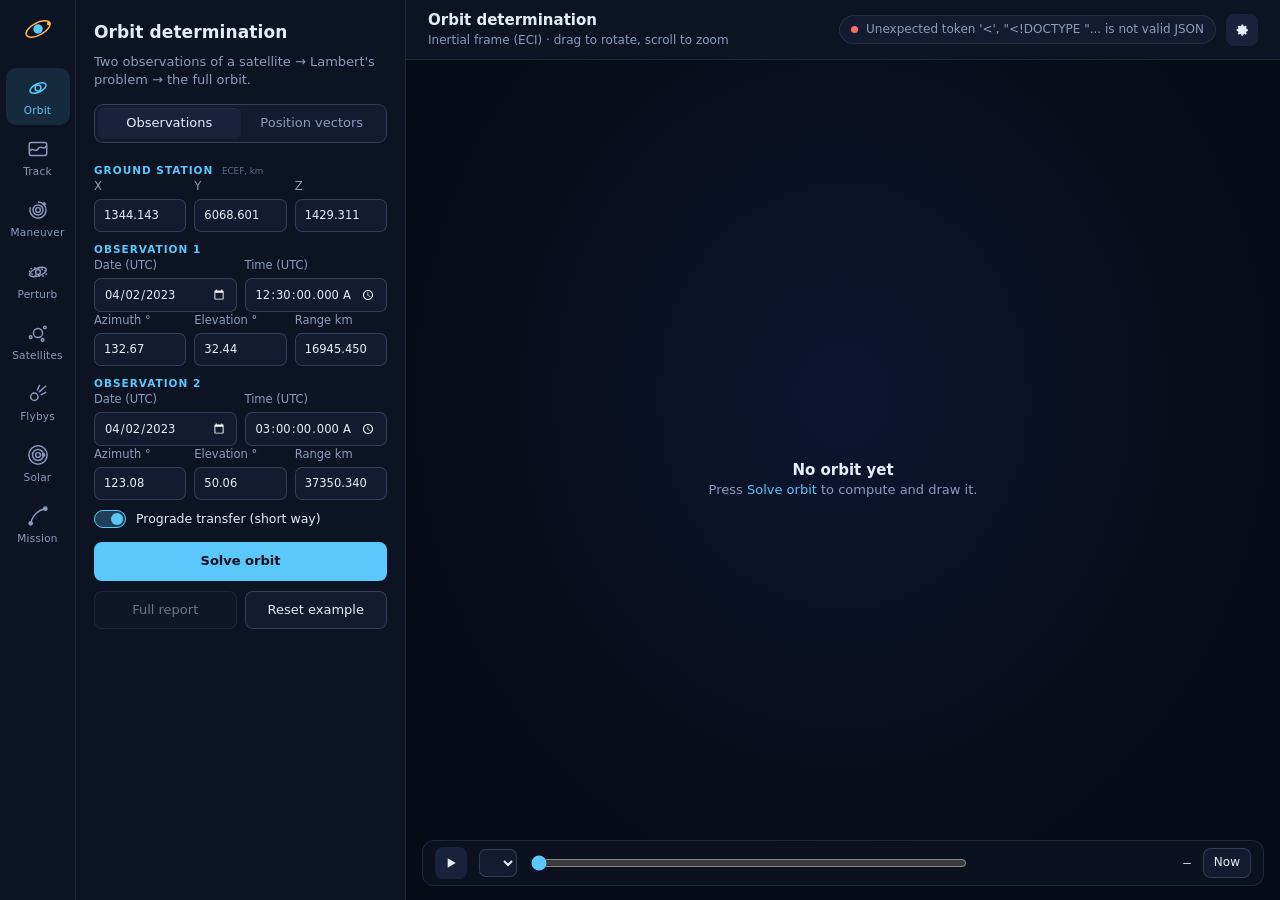
==== web/index.html @ 53529f2a "Mission playback screen, compressed solar-system scale, label fixes - Full-screen mission playback f" ====
<!DOCTYPE html>
<html lang="en">
<head>
<meta charset="utf-8">
<meta name="viewport" content="width=device-width,initial-scale=1">
<title>Lambert Studio</title>
<link rel="stylesheet" href="css/studio.css">
</head>
<body>
<div id="app">

  <!-- ============ navigation rail ============ -->
  <nav class="rail">
    <div class="brand" title="Lambert Studio">
      <svg viewBox="0 0 32 32" width="30" height="30"><circle cx="16" cy="16" r="5" fill="#5ac8fa"/><ellipse cx="16" cy="16" rx="14" ry="6.5" fill="none" stroke="#ffb454" stroke-width="1.6" transform="rotate(-28 16 16)"/><circle cx="27.6" cy="10" r="2" fill="#ffb454"/></svg>
    </div>
    <button class="nav active" data-view="orbit" title="Orbit determination">
      <svg viewBox="0 0 24 24"><circle cx="12" cy="12" r="3.2"/><ellipse cx="12" cy="12" rx="9.5" ry="4.5" transform="rotate(-25 12 12)"/></svg>
      <span>Orbit</span></button>
    <button class="nav" data-view="ground" title="Ground track and sky view">
      <svg viewBox="0 0 24 24"><rect x="2.5" y="5" width="19" height="14" rx="2"/><path d="M3 14c3-5 6 3 9-2s6 2 9-3"/></svg>
      <span>Track</span></button>
    <button class="nav" data-view="maneuver" title="Maneuver planner">
      <svg viewBox="0 0 24 24"><circle cx="12" cy="12" r="2.6"/><circle cx="12" cy="12" r="5.5"/><path d="M12 3.2a8.8 8.8 0 1 1-8.3 5.9"/><path d="M17.5 6.5l2.2-2.2M19.7 4.3v2.6M19.7 4.3h-2.6"/></svg>
      <span>Maneuver</span></button>
    <button class="nav" data-view="perturb" title="Realistic orbit prediction (J2 and drag)">
      <svg viewBox="0 0 24 24"><circle cx="12" cy="12" r="2.6"/><ellipse cx="12" cy="12" rx="9.5" ry="4.2" transform="rotate(-20 12 12)"/><ellipse cx="12" cy="12" rx="9.5" ry="4.2" transform="rotate(10 12 12)" stroke-dasharray="2 2"/></svg>
      <span>Perturb</span></button>
    <button class="nav" data-view="near" title="Satellites around Earth">
      <svg viewBox="0 0 24 24"><circle cx="12" cy="12" r="5"/><circle cx="19.5" cy="6" r="1.4"/><circle cx="4" cy="16.5" r="1.4"/><circle cx="17" cy="19.5" r="1.4"/></svg>
      <span>Satellites</span></button>
    <button class="nav" data-view="flybys" title="Asteroid close approaches">
      <svg viewBox="0 0 24 24"><circle cx="8" cy="15" r="4"/><path d="M13 10l8-7M15 13l6-3M11 8l3-6"/></svg>
      <span>Flybys</span></button>
    <button class="nav" data-view="solar" title="Solar system">
      <svg viewBox="0 0 24 24"><circle cx="12" cy="12" r="2.6"/><circle cx="12" cy="12" r="6"/><circle cx="12" cy="12" r="10"/><circle cx="18" cy="12" r="1.3" class="fill"/></svg>
      <span>Solar</span></button>
    <button class="nav" data-view="mission" title="Interplanetary mission design">
      <svg viewBox="0 0 24 24"><path d="M4 20c2-9 9-15 16-16"/><circle cx="4" cy="20" r="1.8" class="fill"/><circle cx="20" cy="4" r="1.8" class="fill"/></svg>
      <span>Mission</span></button>
  </nav>

  <!-- ============ control panel ============ -->
  <aside class="panel" id="panel">

    <!-- ORBIT -->
    <section class="ctl" data-for="orbit">
      <h2>Orbit determination</h2>
      <p class="lede">Two observations of a satellite → Lambert's problem → the full orbit.</p>

      <div class="seg" id="mode-seg">
        <button class="on" data-mode="observations">Observations</button>
        <button data-mode="vectors">Position vectors</button>
      </div>

      <div id="in-obs">
        <h3>Ground station <small>ECEF, km</small></h3>
        <div class="grid3">
          <label>X<input id="st-x" value="1344.143"></label>
          <label>Y<input id="st-y" value="6068.601"></label>
          <label>Z<input id="st-z" value="1429.311"></label>
        </div>
        <h3>Observation 1</h3>
        <div class="grid2">
          <label>Date (UTC)<input id="o1-date" type="date" value="2023-04-02"></label>
          <label>Time (UTC)<input id="o1-time" type="time" step="0.1" value="00:30:00"></label>
        </div>
        <div class="grid3">
          <label>Azimuth °<input id="o1-az" value="132.67"></label>
          <label>Elevation °<input id="o1-el" value="32.44"></label>
          <label>Range km<input id="o1-rng" value="16945.450"></label>
        </div>
        <h3>Observation 2</h3>
        <div class="grid2">
          <label>Date (UTC)<input id="o2-date" type="date" value="2023-04-02"></label>
          <label>Time (UTC)<input id="o2-time" type="time" step="0.1" value="03:00:00"></label>
        </div>
        <div class="grid3">
          <label>Azimuth °<input id="o2-az" value="123.08"></label>
          <label>Elevation °<input id="o2-el" value="50.06"></label>
          <label>Range km<input id="o2-rng" value="37350.340"></label>
        </div>
      </div>

      <div id="in-vec" hidden>
        <h3>r₁ <small>ECI, km</small></h3>
        <div class="grid3">
          <label>X<input id="r1-x" value="5000"></label>
          <label>Y<input id="r1-y" value="10000"></label>
          <label>Z<input id="r1-z" value="2100"></label>
        </div>
        <h3>r₂ <small>ECI, km</small></h3>
        <div class="grid3">
          <label>X<input id="r2-x" value="-14600"></label>
          <label>Y<input id="r2-y" value="2500"></label>
          <label>Z<input id="r2-z" value="7000"></label>
        </div>
        <label>Time of flight (s)<input id="tof" value="3600"></label>
        <p class="hint">Defaults: Curtis, Example 5.2.</p>
      </div>

      <label class="switch"><input type="checkbox" id="prograde" checked><span></span>Prograde transfer (short way)</label>

      <div class="err" id="orbit-err" hidden></div>
      <button class="primary" id="btn-solve">Solve orbit</button>
      <div class="row gap">
        <button class="ghost" id="btn-report" disabled>Full report</button>
        <button class="ghost" id="btn-example">Reset example</button>
      </div>
    </section>

    <!-- GROUND -->
    <section class="ctl" data-for="ground" hidden>
      <h2>Ground track &amp; sky</h2>
      <p class="lede">Where the satellite is over the Earth, and where the station sees it in the sky.</p>
      <div class="card" id="ground-info"><p class="muted">Solve an orbit first.</p></div>
    </section>

    <!-- MANEUVER -->
    <section class="ctl" data-for="maneuver" hidden>
      <h2>Maneuver planner</h2>
      <p class="lede">Change orbit with rocket burns: how much Δv, how much fuel, how long it takes.</p>
      <div class="seg small" id="mv-kind">
        <button class="on" data-k="hohmann">Hohmann</button>
        <button data-k="bielliptic">Bi-elliptic</button>
        <button data-k="plane">Plane</button>
        <button data-k="circularize">My orbit</button>
      </div>
      <h3>Examples</h3>
      <div class="chips" id="mv-presets"></div>
      <div id="mv-orbits">
        <h3>Orbits <small>circular</small></h3>
        <div class="grid2">
          <label>Initial altitude (km)<input id="mv-alt1" value="300"></label>
          <label id="mv-alt2-l">Final altitude (km)<input id="mv-alt2" value="35786"></label>
          <label>Initial inclination (°)<input id="mv-i1" value="28.5"></label>
          <label>Final inclination (°)<input id="mv-i2" value="0"></label>
        </div>
        <label id="mv-altb-l">Bi-elliptic apoapsis altitude (km)<input id="mv-altb" value="100000"></label>
      </div>
      <div id="mv-circ" hidden>
        <p class="hint">Uses the orbit you solved in the Orbit tab.</p>
        <div class="seg small" id="mv-where">
          <button class="on" data-w="apogee">Circularise at apogee</button>
          <button data-w="perigee">at perigee</button>
        </div>
      </div>
      <h3>Spacecraft</h3>
      <div class="grid2">
        <label>Mass (kg)<input id="mv-mass" value="1000"></label>
        <label>Engine Isp (s)<input id="mv-isp" value="320"></label>
      </div>
      <button class="primary" id="btn-mv">Plan maneuver</button>
      <div class="err" id="mv-err" hidden></div>
    </section>

    <!-- PERTURB -->
    <section class="ctl" data-for="perturb" hidden>
      <h2>Realistic orbit prediction</h2>
      <p class="lede">Add Earth's bulge (J2) and air drag, and see how a real orbit drifts away from the ideal Kepler orbit.</p>
      <div class="seg small" id="pt-source">
        <button class="on" data-s="elements">Orbit below</button>
        <button data-s="solution">My solved orbit</button>
      </div>
      <label>Example<select id="pt-preset"></select></label>
      <div id="pt-elements">
        <div class="grid2">
          <label>Perigee altitude (km)<input id="pt-altp" value="415"></label>
          <label>Apogee altitude (km)<input id="pt-alta" value="425"></label>
        </div>
        <div class="grid3">
          <label>Incl. (°)<input id="pt-i" value="51.6"></label>
          <label>RAAN (°)<input id="pt-raan" value="0"></label>
          <label>Arg. per. (°)<input id="pt-argp" value="0"></label>
        </div>
      </div>
      <h3>Forces</h3>
      <label class="switch"><input type="checkbox" id="pt-j2" checked><span></span>J2 — Earth's equatorial bulge</label>
      <label class="switch"><input type="checkbox" id="pt-drag" checked><span></span>Atmospheric drag</label>
      <div class="grid3" id="pt-dragbox">
        <label>Cd<input id="pt-cd" value="2.2"></label>
        <label>Area (m²)<input id="pt-area" value="1600"></label>
        <label>Mass (kg)<input id="pt-mass" value="420000"></label>
      </div>
      <label>Duration (days)<input id="pt-days" value="10"></label>
      <button class="primary" id="btn-pt">Propagate</button>
      <p class="hint">Numerical integration: SciPy DOP853 (8th-order Runge–Kutta). Atmosphere: exponential model (Vallado).</p>
      <div class="err" id="pt-err" hidden></div>
    </section>

    <!-- NEAR -->
    <section class="ctl" data-for="near" hidden>
      <h2>Satellites around Earth</h2>
      <p class="lede">Real satellites from CelesTrak, at their actual positions.</p>
      <input id="sat-search" class="search" placeholder="Search a satellite (e.g. ISS, Hubble)…" autocomplete="off">
      <div id="sat-results" class="results"></div>
      <h3>Groups</h3>
      <div id="sat-groups" class="checks"></div>
      <label class="switch"><input type="checkbox" id="sat-myorbit" checked><span></span>Show my solved orbit</label>
      <label class="switch"><input type="checkbox" id="sat-moon" checked><span></span>Show the Moon</label>
      <div class="row gap">
        <button class="ghost" id="sat-refresh">Refresh data</button>
      </div>
      <p class="hint" id="sat-status"></p>
    </section>

    <!-- FLYBYS -->
    <section class="ctl" data-for="flybys" hidden>
      <h2>Asteroid flybys</h2>
      <p class="lede">Close approaches to Earth within 0.05 AU (≈ 19.5 lunar distances), from NASA/JPL.</p>
      <div class="seg" id="fly-seg">
        <button class="on" data-f="upcoming">Upcoming</button>
        <button data-f="past">Past week</button>
      </div>
      <div id="fly-list" class="list"></div>
      <p class="hint" id="fly-status"></p>
    </section>

    <!-- SOLAR -->
    <section class="ctl" data-for="solar" hidden>
      <h2>Solar system</h2>
      <p class="lede">Planets at their real positions, plus near-Earth asteroids from NASA/JPL.</p>
      <h3>Focus</h3>
      <div id="sol-focus" class="chips"></div>
      <h3>Show</h3>
      <label class="switch"><input type="checkbox" id="sol-truescale"><span></span>True-scale distances</label>
      <p class="hint">Off: distances are compressed (√ of the real distance) so all eight planets fit on screen, each in its
        true direction. On: real distances — Neptune is 30× farther out than Earth.</p>
      <label class="switch"><input type="checkbox" id="sol-orbits" checked><span></span>Planet orbits</label>
      <label class="switch"><input type="checkbox" id="sol-labels" checked><span></span>Labels</label>
      <label class="switch"><input type="checkbox" id="sol-ast" checked><span></span>Near-Earth asteroids</label>
      <div class="seg small" id="sol-astgroup">
        <button class="on" data-g="pha">Hazardous (PHA)</button>
        <button data-g="neo">All NEOs</button>
      </div>
      <div class="card" id="sol-transfer" hidden></div>
      <p class="hint" id="sol-status"></p>
    </section>

    <!-- MISSION -->
    <section class="ctl" data-for="mission" hidden>
      <h2>Mission design</h2>
      <p class="lede">The same Lambert solver, now around the Sun: plan a trip between planets.</p>
      <div class="seg" id="m-mode">
        <button class="on" data-m="direct">Direct transfer</button>
        <button data-m="route">Gravity-assist route</button>
      </div>

      <div id="m-route" hidden>
        <h3>Famous routes &amp; lessons</h3>
        <div class="list" id="r-presets"></div>
        <h3>Or build your own</h3>
        <div class="grid2">
          <label>Start<select id="r-p0"></select></label>
          <label>Destination<select id="r-p3"></select></label>
          <label>1st flyby<select id="r-f1" class="r-flyby"></select></label>
          <label>2nd flyby<select id="r-f2" class="r-flyby"></select></label>
          <label>3rd flyby<select id="r-f3" class="r-flyby"></select></label>
          <label>4th flyby<select id="r-f4" class="r-flyby"></select></label>
          <label>Launch from<input id="r-from" type="date" value="1977-01-01"></label>
          <label>Launch until<input id="r-to" type="date" value="1978-06-30"></label>
          <label>Max. trip (years)<input id="r-max" value="3.5"></label>
          <label>Goal<select id="r-goal"><option value="flyby">Fly past target</option><option value="orbit">Enter orbit</option></select></label>
        </div>
        <button class="primary" id="btn-route">Find the best route</button>
        <p class="hint">Tries thousands of launch dates, flight times and loops around the Sun, keeps the physically
          possible routes, and refines the cheapest. The same planet can be used twice in a row. Routes with 3–4 flybys take up to ~30 s.</p>
        <div class="err" id="route-err" hidden></div>
      </div>

      <div id="m-direct">
      <div class="grid2">
        <label>From<select id="m-dep"></select></label>
        <label>To<select id="m-arr"></select></label>
      </div>
      <div class="grid2">
        <label>Departure<input id="m-dd" type="date" value="2026-11-01"></label>
        <label>Arrival<input id="m-ad" type="date" value="2027-08-20"></label>
      </div>
      <button class="primary" id="btn-transfer">Compute transfer</button>
      <h3>Porkchop search window</h3>
      <div class="grid2">
        <label>Depart from<input id="p-d0" type="date" value="2026-08-01"></label>
        <label>Depart to<input id="p-d1" type="date" value="2027-03-01"></label>
        <label>Arrive from<input id="p-a0" type="date" value="2027-03-01"></label>
        <label>Arrive to<input id="p-a1" type="date" value="2028-02-01"></label>
      </div>
      <label>Resolution<select id="p-n"><option value="40">Fast (40 × 40)</option><option value="70" selected>Normal (70 × 70)</option><option value="110">Fine (110 × 110)</option></select></label>
      <button class="ghost wide" id="btn-pork">Compute porkchop plot</button>
      <p class="hint">Tip: click anywhere on the porkchop plot to use those dates.</p>
      <div class="err" id="mission-err" hidden></div>
      </div>
    </section>
  </aside>

  <!-- ============ stage ============ -->
  <main class="stage">
    <header class="topbar">
      <div>
        <div class="title" id="view-title">Orbit determination</div>
        <div class="subtitle" id="view-sub">Inertial frame (ECI) · drag to rotate, scroll to zoom</div>
      </div>
      <div class="top-right">
        <span class="fps" id="fps" hidden></span>
        <div class="status" id="status"><span class="dot"></span><span id="status-text">Ready</span></div>
        <button class="icon" id="btn-settings" title="Display settings and credits">
          <svg viewBox="0 0 24 24"><path d="M12 8.5a3.5 3.5 0 1 0 0 7 3.5 3.5 0 0 0 0-7zm8.9 2.4-2-.3a7 7 0 0 0-.8-1.9l1.2-1.6-1.8-1.8-1.6 1.2a7 7 0 0 0-1.9-.8l-.3-2h-2.5l-.3 2a7 7 0 0 0-1.9.8L7.4 5.3 5.6 7.1l1.2 1.6a7 7 0 0 0-.8 1.9l-2 .3v2.5l2 .3c.2.7.4 1.3.8 1.9l-1.2 1.6 1.8 1.8 1.6-1.2c.6.4 1.2.6 1.9.8l.3 2h2.5l.3-2c.7-.2 1.3-.4 1.9-.8l1.6 1.2 1.8-1.8-1.2-1.6c.4-.6.6-1.2.8-1.9l2-.3z"/></svg>
        </button>
        <div class="menu" id="settings-menu" hidden>
          <label class="switch"><input type="checkbox" data-set="bloom"><span></span>Glow effect (bloom)</label>
          <label class="switch"><input type="checkbox" data-set="milkyway"><span></span>Milky Way background</label>
          <label class="switch"><input type="checkbox" data-set="fps"><span></span>Show frame rate</label>
          <h3>Data &amp; credits</h3>
          <p class="hint">Earth imagery: NASA Blue Marble &amp; Black Marble · Planet textures: Solar System Scope (CC BY 4.0) ·
            Planet &amp; Moon positions: NASA/JPL DE440s via Skyfield · Satellites: CelesTrak · Asteroids: NASA/JPL SBDB, CNEOS &amp; Horizons ·
            3D: Three.js · Charts: Plotly · Integrator: SciPy</p>
        </div>
      </div>
    </header>

    <div class="viewport" id="viewport">
      <div class="view" data-view="orbit"><div class="canvas" id="cv-orbit"></div>
        <div class="hud right" id="hud-orbit"></div>
        <div class="empty" id="empty-orbit"><div><b>No orbit yet</b><br>Press <em>Solve orbit</em> to compute and draw it.</div></div>
      </div>
      <div class="view" data-view="ground" hidden>
        <div class="charts">
          <div class="chart" id="ch-ground"></div>
          <div class="chart" id="ch-sky"></div>
        </div>
        <div class="empty" id="empty-ground"><div><b>No orbit yet</b><br>Solve an orbit in the <em>Orbit</em> tab first.</div></div>
      </div>
      <div class="view" data-view="maneuver" hidden><div class="canvas" id="cv-maneuver"></div>
        <div class="hud right" id="hud-maneuver"></div>
        <div class="phase" id="mv-phase" hidden></div>
      </div>
      <div class="view" data-view="perturb" hidden>
        <div class="split">
          <div class="top"><div class="canvas" id="cv-perturb"></div><div class="hud right" id="hud-perturb"></div>
            <div class="empty" id="empty-perturb"><div><b>Choose an orbit and press Propagate</b><br>Try the examples: each one shows a different effect.</div></div>
          </div>
          <div class="bottom"><div class="chart" id="ch-pt-alt"></div><div class="chart" id="ch-pt-ang"></div></div>
        </div>
      </div>
      <div class="view" data-view="near" hidden><div class="canvas" id="cv-near"></div>
        <div class="hud right" id="hud-near"></div>
        <div class="legend" id="legend-near"></div>
      </div>
      <div class="view" data-view="flybys" hidden><div class="canvas" id="cv-flybys"></div>
        <div class="hud right" id="hud-flybys"></div>
        <div class="empty" id="empty-flybys" hidden><div><b>Pick a flyby</b><br>Choose an asteroid from the list.</div></div>
      </div>
      <div class="view" data-view="solar" hidden><div class="canvas" id="cv-solar"></div>
        <div class="hud right" id="hud-solar"></div>
      </div>
      <div class="view" data-view="mission" hidden>
        <div id="direct-area">
          <div class="charts single"><div class="chart" id="ch-pork"></div></div>
          <div class="hud right wide" id="hud-mission"></div>
          <div class="empty" id="empty-mission"><div><b>Plan a mission</b><br>Compute a transfer or a porkchop plot.</div></div>
        </div>
        <div id="route-area" hidden>
          <div class="split">
            <div class="top"><div class="canvas" id="cv-route"></div><div class="hud right" id="hud-route"></div>
              <div class="legend" id="legend-route" style="bottom:12px"></div>
              <div class="empty" id="empty-route"><div><b>Choose a route</b><br>Start with Voyager: the most famous gravity assist of all.</div></div>
            </div>
            <div class="bottom">
              <div class="chart" id="ch-route-speed"></div>
              <div class="chart story" id="route-story"></div>
            </div>
          </div>
        </div>
      </div>
      <div class="tooltip" id="tooltip" hidden></div>
    </div>

    <footer class="timebar" id="timebar">
      <button class="icon" id="tb-play" title="Play / pause (space)">
        <svg viewBox="0 0 24 24" class="i-play"><path d="M7 5l12 7-12 7z"/></svg>
        <svg viewBox="0 0 24 24" class="i-pause"><path d="M7 5h3.5v14H7zM13.5 5H17v14h-3.5z"/></svg>
      </button>
      <select id="tb-rate" title="Playback speed"></select>
      <input type="range" id="tb-slider" min="0" max="1000" value="0">
      <div class="clock" id="tb-clock">—</div>
      <button class="ghost small" id="tb-now" title="Jump to now">Now</button>
    </footer>
  </main>
</div>

<!-- full-screen mission playback -->
<div class="player" id="player" hidden>
  <div class="player-canvas" id="cv-player"></div>
  <header class="p-top">
    <div>
      <div class="p-kicker">Mission playback</div>
      <div class="p-title" id="p-title"></div>
      <div class="p-sub" id="p-sub"></div>
    </div>
    <div class="p-actions">
      <div class="seg mini" id="p-cam" title="Camera">
        <button data-c="auto" class="on" title="Follows the spacecraft and swings to each planet as it is reached">Cinematic</button>
        <button data-c="craft" title="Always follow the spacecraft">Chase</button>
        <button data-c="overview" title="The whole route from above">Overview</button>
        <button data-c="free" title="Your own camera: Orbit or Fly (W A S D)">Free</button>
      </div>
      <button class="cam-btn" id="p-close" title="Back to the mission analysis (Esc)">✕ Exit</button>
    </div>
  </header>
  <aside class="p-tele" id="p-tele"></aside>
  <div class="p-event" id="p-event" hidden></div>
  <footer class="p-bar">
    <button class="icon" id="p-play" title="Play / pause (space)">
      <svg viewBox="0 0 24 24" class="i-play"><path d="M7 5l12 7-12 7z"/></svg>
      <svg viewBox="0 0 24 24" class="i-pause"><path d="M7 5h3.5v14H7zM13.5 5H17v14h-3.5z"/></svg>
    </button>
    <select id="p-rate" title="Playback speed"></select>
    <div class="p-timeline" id="p-timeline"><div class="p-fill" id="p-fill"></div><div class="p-head" id="p-head"></div></div>
    <div class="p-clock" id="p-clock"></div>
  </footer>
</div>

<!-- report dialog -->
<div class="modal" id="modal" hidden>
  <div class="dialog">
    <header><b>Results report</b><button class="icon" id="modal-close" title="Close">✕</button></header>
    <pre id="report-text"></pre>
    <footer><button class="ghost" id="report-copy">Copy</button><button class="primary" id="report-save">Save as .txt</button></footer>
  </div>
</div>

<script src="vendor/three.min.js"></script>
<script src="vendor/OrbitControls.js"></script>
<script src="vendor/CSS2DRenderer.js"></script>
<script src="vendor/post/CopyShader.js"></script>
<script src="vendor/post/LuminosityHighPassShader.js"></script>
<script src="vendor/post/Pass.js"></script>
<script src="vendor/post/EffectComposer.js"></script>
<script src="vendor/post/RenderPass.js"></script>
<script src="vendor/post/ShaderPass.js"></script>
<script src="vendor/post/MaskPass.js"></script>
<script src="vendor/post/UnrealBloomPass.js"></script>
<script src="vendor/plotly.min.js"></script>
<script src="js/core.js"></script>
<script src="js/view_orbit.js"></script>
<script src="js/view_ground.js"></script>
<script src="js/view_maneuver.js"></script>
<script src="js/view_perturb.js"></script>
<script src="js/view_near.js"></script>
<script src="js/view_flybys.js"></script>
<script src="js/view_solar.js"></script>
<script src="js/player.js"></script>
<script src="js/view_route.js"></script>
<script src="js/view_mission.js"></script>
<script src="js/app.js"></script>
</body>
</html>
---- web/css/studio.css ----
:root {
  --bg: #070b16;
  --panel: #0c1322;
  --surface: #121b2f;
  --surface-2: #18233b;
  --line: rgba(148, 170, 210, 0.14);
  --line-2: rgba(148, 170, 210, 0.24);
  --text: #e7edf8;
  --muted: #8b9bbd;
  --faint: #5d6c8c;
  --accent: #5ac8fa;
  --accent-2: #ffb454;
  --ok: #6ee7a8;
  --danger: #ff6b6b;
  --glass: rgba(12, 19, 34, 0.92);
  --radius: 10px;
  --font: "Segoe UI Variable Text", "Segoe UI", system-ui, -apple-system, Roboto, Helvetica, Arial, sans-serif;
  --mono: "Cascadia Mono", Consolas, ui-monospace, Menlo, monospace;
  color-scheme: dark;
}

* { box-sizing: border-box; }
html, body { height: 100%; margin: 0; background: var(--bg); color: var(--text);
  font: 13px/1.45 var(--font); overflow: hidden; }
[hidden] { display: none !important; }
button, input, select { font: inherit; color: inherit; }

#app { display: grid; grid-template-columns: 76px 330px 1fr; height: 100vh; }

/* ---------------- rail ---------------- */
.rail { background: var(--panel); border-right: 1px solid var(--line);
  display: flex; flex-direction: column; align-items: center; padding: 14px 0; gap: 4px; overflow-y: auto; }
.brand { margin-bottom: 14px; }
.nav { width: 64px; padding: 9px 0 7px; border: 0; background: transparent; border-radius: 10px;
  color: var(--muted); cursor: pointer; display: flex; flex-direction: column; align-items: center;
  gap: 4px; font-size: 10.5px; letter-spacing: .2px; transition: background .15s, color .15s; }
.nav svg { width: 22px; height: 22px; fill: none; stroke: currentColor; stroke-width: 1.6; }
.nav svg .fill { fill: currentColor; }
.nav:hover { background: rgba(255,255,255,.04); color: var(--text); }
.nav.active { background: rgba(90,200,250,.12); color: var(--accent); }

/* ---------------- panel ---------------- */
.panel { background: var(--panel); border-right: 1px solid var(--line); overflow-y: auto;
  padding: 20px 18px 28px; }
.panel::-webkit-scrollbar { width: 8px; }
.panel::-webkit-scrollbar-thumb { background: var(--surface-2); border-radius: 8px; }
.ctl { display: flex; flex-direction: column; gap: 10px; }
h2 { font-size: 17px; font-weight: 600; margin: 0; letter-spacing: .1px; }
h3 { font-size: 10.5px; text-transform: uppercase; letter-spacing: 1px; color: var(--accent);
  margin: 10px 0 0; font-weight: 600; }
h3 small { color: var(--faint); text-transform: none; letter-spacing: 0; font-weight: 400; margin-left: 4px; }
.lede { color: var(--muted); margin: -2px 0 4px; }
.hint { color: var(--faint); font-size: 12px; margin: 0; }
.muted { color: var(--muted); }

label { display: flex; flex-direction: column; gap: 4px; color: var(--muted); font-size: 11.5px; }
input, select { background: var(--surface); border: 1px solid var(--line-2); border-radius: 7px;
  padding: 7px 9px; outline: none; color: var(--text); min-width: 0; font-variant-numeric: tabular-nums;
  transition: border-color .15s, box-shadow .15s; }
input:focus, select:focus { border-color: var(--accent); box-shadow: 0 0 0 3px rgba(90,200,250,.15); }
input.bad { border-color: var(--danger); }
.grid2 { display: grid; grid-template-columns: minmax(0, 1fr) minmax(0, 1fr); gap: 8px; }
.grid3 { display: grid; grid-template-columns: repeat(3, minmax(0, 1fr)); gap: 8px; }
.grid2 input, .grid3 input, .grid2 select { width: 100%; }
.row { display: flex; align-items: center; }
.gap { gap: 8px; }
.row > * { flex: 1; }

button.primary, button.ghost { border-radius: 8px; padding: 9px 14px; cursor: pointer;
  border: 1px solid transparent; transition: background .15s, border-color .15s, opacity .15s; }
button.primary { background: var(--accent); color: #04121c; font-weight: 600; margin-top: 4px; }
button.primary:hover { background: #7dd6fc; }
button.ghost { background: var(--surface); border-color: var(--line-2); color: var(--text); }
button.ghost:hover { border-color: var(--accent); }
button.ghost.small { padding: 5px 10px; font-size: 12px; }
button.wide { width: 100%; }
button:disabled { opacity: .45; cursor: default; }
button.busy { opacity: .7; cursor: progress; }

.seg { display: flex; background: var(--surface); border: 1px solid var(--line-2); border-radius: 9px; padding: 3px; }
.seg button { flex: 1; border: 0; background: transparent; padding: 6px 8px; border-radius: 6px;
  cursor: pointer; color: var(--muted); }
.seg button.on { background: var(--surface-2); color: var(--text); box-shadow: 0 1px 0 rgba(255,255,255,.04) inset; }
.seg.small button { font-size: 11.5px; padding: 5px 6px; }

.switch { flex-direction: row; align-items: center; gap: 10px; cursor: pointer; color: var(--text); font-size: 12.5px; }
.switch input { display: none; }
.switch span { width: 32px; height: 18px; border-radius: 10px; background: var(--surface-2);
  border: 1px solid var(--line-2); position: relative; flex: none; transition: background .15s; }
.switch span::after { content: ""; position: absolute; top: 2px; left: 2px; width: 12px; height: 12px;
  border-radius: 50%; background: var(--muted); transition: transform .15s, background .15s; }
.switch input:checked + span { background: rgba(90,200,250,.25); border-color: var(--accent); }
.switch input:checked + span::after { transform: translateX(14px); background: var(--accent); }

.err { background: rgba(255,107,107,.1); border: 1px solid rgba(255,107,107,.4); color: #ffc9c9;
  border-radius: 8px; padding: 8px 10px; font-size: 12.5px; }
.card { background: var(--surface); border: 1px solid var(--line); border-radius: var(--radius); padding: 12px; }
.card p { margin: 0; }

.checks { display: flex; flex-direction: column; gap: 2px; }
.check { display: flex; flex-direction: row; align-items: center; gap: 9px; padding: 5px 6px;
  border-radius: 6px; cursor: pointer; color: var(--text); font-size: 12.5px; }
.check:hover { background: rgba(255,255,255,.03); }
.check input { accent-color: var(--accent); margin: 0; }
.check .sw { width: 9px; height: 9px; border-radius: 50%; flex: none; }
.check .n { margin-left: auto; color: var(--faint); font-variant-numeric: tabular-nums; font-size: 11.5px; }

.search { width: 100%; }
.results { display: flex; flex-direction: column; gap: 2px; max-height: 190px; overflow-y: auto; }
.results button { text-align: left; border: 0; background: transparent; padding: 6px 8px; border-radius: 6px; cursor: pointer; }
.results button:hover { background: var(--surface); }
.results small { color: var(--faint); margin-left: 6px; }

.chips { display: flex; flex-wrap: wrap; gap: 6px; }
.chips button { border: 1px solid var(--line-2); background: var(--surface); border-radius: 20px;
  padding: 4px 10px; cursor: pointer; font-size: 12px; display: flex; align-items: center; gap: 6px; }
.chips button:hover, .chips button.on { border-color: var(--accent); }
.chips i { width: 8px; height: 8px; border-radius: 50%; display: inline-block; }

.list { display: flex; flex-direction: column; gap: 6px; }
.fly { text-align: left; border: 1px solid var(--line); background: var(--surface); border-radius: 9px;
  padding: 9px 11px; cursor: pointer; display: grid; grid-template-columns: 1fr auto; gap: 2px 10px;
  transition: border-color .15s; }
.fly:hover { border-color: var(--line-2); }
.fly.on { border-color: var(--accent); background: var(--surface-2); }
.fly b { font-weight: 600; }
.fly .d { color: var(--accent-2); font-variant-numeric: tabular-nums; text-align: right; font-weight: 600; }
.fly .m { color: var(--muted); font-size: 11.5px; }

/* ---------------- stage ---------------- */
.stage { position: relative; display: flex; flex-direction: column; min-width: 0; }
.topbar { height: 60px; display: flex; align-items: center; justify-content: space-between;
  padding: 0 22px; border-bottom: 1px solid var(--line); background: var(--panel); }
.title { font-size: 15px; font-weight: 600; }
.subtitle { color: var(--muted); font-size: 12px; }
.status { display: flex; align-items: center; gap: 8px; color: var(--muted); font-size: 12px;
  background: var(--surface); border: 1px solid var(--line); padding: 5px 11px; border-radius: 20px; }
.status .dot { width: 7px; height: 7px; border-radius: 50%; background: var(--ok); }
.status.busy .dot { background: var(--accent-2); animation: pulse 1s infinite; }
.status.error .dot { background: var(--danger); }
@keyframes pulse { 50% { opacity: .3; } }

.viewport { position: relative; flex: 1; min-height: 0; overflow: hidden;
  background: radial-gradient(ellipse at 50% 40%, #0d1630 0%, #070b16 70%); }
.view { position: absolute; inset: 0; }
.canvas { position: absolute; inset: 0; }
.canvas canvas { display: block; outline: none; }

.hud { position: absolute; top: 16px; display: flex; flex-direction: column; gap: 8px; width: 260px;
  pointer-events: none; }
.hud.right { right: 16px; }
.hud > * { pointer-events: auto; }
.hud .box { background: var(--glass); border: 1px solid var(--line);
  border-radius: var(--radius); padding: 12px 14px; }
.hud .box h4 { margin: 0 0 8px; font-size: 10.5px; text-transform: uppercase; letter-spacing: 1px;
  color: var(--accent); font-weight: 600; }
.hud .big { font-size: 18px; font-weight: 600; margin-bottom: 2px; }
.kv { display: grid; grid-template-columns: auto 1fr; gap: 3px 12px; font-size: 12.5px; }
.kv span:nth-child(odd) { color: var(--muted); }
.kv span:nth-child(even) { text-align: right; font-variant-numeric: tabular-nums; }
.badge { display: inline-block; font-size: 10.5px; padding: 1px 7px; border-radius: 10px;
  background: rgba(90,200,250,.14); color: var(--accent); margin-left: 6px; vertical-align: 2px; }
.badge.warn { background: rgba(255,180,84,.15); color: var(--accent-2); }
.badge.ok { background: rgba(110,231,168,.14); color: var(--ok); }

.legend { position: absolute; left: 16px; bottom: 76px; background: var(--glass);   border: 1px solid var(--line); border-radius: var(--radius); padding: 9px 12px; font-size: 11.5px;
  display: flex; flex-direction: column; gap: 3px; }
.legend div { display: flex; align-items: center; gap: 7px; }
.legend i { width: 8px; height: 8px; border-radius: 50%; }

.empty { position: absolute; inset: 0; display: flex; align-items: center; justify-content: center;
  text-align: center; color: var(--muted); pointer-events: none; }
.empty b { color: var(--text); font-size: 15px; }
.empty em { color: var(--accent); font-style: normal; }

.charts { position: absolute; inset: 0 0 64px 0; display: grid; grid-template-columns: 1.6fr 1fr; gap: 12px; padding: 14px; }
.charts.single { grid-template-columns: 1fr; padding-right: 358px; }
.chart { background: var(--panel); border: 1px solid var(--line); border-radius: var(--radius); min-height: 0; overflow: hidden; }

.tooltip { position: absolute; pointer-events: none; background: var(--glass); border: 1px solid var(--line-2);
  border-radius: 7px; padding: 5px 9px; font-size: 12px; white-space: nowrap; transform: translate(12px, -50%); z-index: 5; }

/* top bar right: fps, status, settings */
.top-right { position: relative; display: flex; align-items: center; gap: 10px; }
.fps { font-family: var(--mono); font-size: 11.5px; color: var(--muted); }
.menu { position: absolute; top: 44px; right: 0; width: 300px; z-index: 30; background: var(--panel);
  border: 1px solid var(--line-2); border-radius: 12px; padding: 14px; display: flex; flex-direction: column;
  gap: 10px; box-shadow: 0 20px 50px rgba(0,0,0,.45); }
.menu h3 { margin-top: 4px; }

/* mission: wider HUD with explanations, route story and diagrams */
.hud.wide { width: 330px; max-height: calc(100% - 96px); overflow-y: auto; }
.hud .box p { margin: 0 0 7px; font-size: 12.5px; line-height: 1.5; color: #c9d4ea; }
.hud .box p:last-child { margin-bottom: 0; }
.hud .box p b, .story b { color: var(--text); }
.topview { width: 100%; height: auto; display: block; background: #070b16; border-radius: 8px;
  border: 1px solid var(--line); margin: 4px 0 8px; }
.story { overflow-y: auto; padding: 14px 16px; }
.story h4 { margin: 0 0 10px; font-size: 10.5px; text-transform: uppercase; letter-spacing: 1px; color: var(--accent); }
.how { display: grid; grid-template-columns: 150px 1fr; gap: 12px; align-items: center; margin-bottom: 14px;
  padding-bottom: 12px; border-bottom: 1px solid var(--line); }
.how p { margin: 0; font-size: 12.5px; line-height: 1.5; color: #c9d4ea; }
.timeline { position: relative; margin-left: 8px; padding-left: 18px; border-left: 2px solid var(--line-2); }
.ev { position: relative; margin-bottom: 14px; }
.ev::before { content: ""; position: absolute; left: -25px; top: 3px; width: 10px; height: 10px; border-radius: 50%;
  background: var(--c, var(--accent)); box-shadow: 0 0 0 3px var(--panel); }
.ev.leg::before { width: 6px; height: 6px; left: -23px; top: 5px; background: transparent;
  border: 2px solid var(--c); box-shadow: none; }
.ev.leg p { color: var(--muted); }
.ev .when { font-size: 11px; color: var(--muted); font-variant-numeric: tabular-nums; }
.ev .what { font-weight: 600; margin: 1px 0 3px; }
.ev p { margin: 0; font-size: 12.5px; line-height: 1.5; color: #c9d4ea; }
.verdict { font-size: 15px; font-weight: 600; margin-bottom: 4px; }
.verdict.good { color: var(--ok); }
.verdict.bad { color: var(--accent-2); }
.preset { text-align: left; border: 1px solid var(--line); background: var(--surface); border-radius: 9px;
  padding: 8px 11px; cursor: pointer; transition: border-color .15s; }
.preset:hover { border-color: var(--line-2); }
.preset.on { border-color: var(--accent); background: var(--surface-2); }
.preset b { display: block; font-weight: 600; font-size: 12.5px; }
.preset span { color: var(--muted); font-size: 11.5px; }

/* free-camera toolbar, top-left of every 3D view */
.camtools { position: absolute; top: 12px; left: 12px; z-index: 4; display: flex; align-items: center; gap: 6px;
  flex-wrap: wrap; max-width: calc(100% - 320px); }
.camtools .seg.mini { padding: 2px; border-radius: 8px; background: var(--glass); }
.camtools .seg.mini button { padding: 4px 10px; font-size: 12px; }
.camtools select { padding: 4px 8px; font-size: 12px; background: var(--glass); max-width: 190px; }
.cam-btn { background: var(--glass); border: 1px solid var(--line-2); border-radius: 8px; color: var(--text);
  padding: 4px 10px; font-size: 12px; cursor: pointer; }
.cam-btn:hover { border-color: var(--accent); }
.cam-speed { font-size: 11.5px; color: var(--accent); background: var(--glass); padding: 4px 9px; border-radius: 8px;
  border: 1px solid var(--line); }
.cam-helpbox { flex-basis: 100%; display: grid; grid-template-columns: auto auto; gap: 3px 14px; background: var(--panel);
  border: 1px solid var(--line-2); border-radius: 10px; padding: 10px 12px; font-size: 12px; max-width: 330px; }
.cam-helpbox b { grid-column: 1 / -1; color: var(--accent); font-size: 10.5px; text-transform: uppercase;
  letter-spacing: 1px; margin-top: 4px; }
.cam-helpbox span:nth-of-type(odd) { color: var(--muted); font-family: var(--mono); font-size: 11.5px; }

/* ---------------- full-screen mission playback ---------------- */
.player { position: fixed; inset: 0; z-index: 50; background: #03050b; }
.player-canvas { position: absolute; inset: 0; }
.player .camtools { top: 96px; left: 20px; }
.p-top { position: absolute; top: 0; left: 0; right: 0; display: flex; justify-content: space-between; align-items: flex-start;
  padding: 18px 22px 30px; background: linear-gradient(180deg, rgba(3,5,11,.92) 0%, rgba(3,5,11,.55) 65%, rgba(3,5,11,0) 100%);
  pointer-events: none; }
.p-top > * { pointer-events: auto; }
.p-kicker { font-size: 10.5px; letter-spacing: 1.6px; text-transform: uppercase; color: var(--accent); font-weight: 600; }
.p-title { font-size: 22px; font-weight: 600; margin-top: 2px; }
.p-sub { color: var(--muted); font-size: 12.5px; margin-top: 2px; }
.p-actions { display: flex; gap: 10px; align-items: center; }
.p-actions .seg.mini { background: var(--glass); }
.p-actions .seg.mini button { padding: 6px 12px; font-size: 12.5px; }
.p-actions .cam-btn { padding: 7px 14px; font-size: 12.5px; }
.p-tele { position: absolute; right: 20px; top: 96px; width: 290px; display: flex; flex-direction: column; gap: 10px; }
.p-tele .box { background: var(--glass); border: 1px solid var(--line); border-radius: var(--radius); padding: 12px 14px; }
.p-tele h4 { margin: 0 0 8px; font-size: 10.5px; text-transform: uppercase; letter-spacing: 1px; color: var(--accent); font-weight: 600; }
.p-big { font-size: 26px; font-weight: 600; font-variant-numeric: tabular-nums; line-height: 1.1; }
.p-big small { font-size: 13px; color: var(--muted); font-weight: 400; margin-left: 4px; }
.p-meter { height: 5px; border-radius: 3px; background: var(--surface-2); margin: 8px 0 4px; overflow: hidden; }
.p-meter i { display: block; height: 100%; background: linear-gradient(90deg, #5ac8fa, #6ee7a8); }
.p-legs div { display: flex; align-items: center; gap: 7px; font-size: 12px; margin: 2px 0; }
.p-legs i { width: 10px; height: 3px; border-radius: 2px; }
.p-legs .now { color: var(--text); font-weight: 600; }
.p-legs .done { color: var(--faint); }
.p-event { position: absolute; left: 50%; top: 100px; transform: translateX(-50%); width: min(560px, 60vw);
  background: rgba(12,19,34,.94); border: 1px solid var(--line-2); border-left: 3px solid var(--c, var(--accent));
  border-radius: 12px; padding: 14px 18px; box-shadow: 0 18px 50px rgba(0,0,0,.45); animation: pin .35s ease-out; }
.p-event .k { font-size: 10.5px; letter-spacing: 1.4px; text-transform: uppercase; color: var(--c, var(--accent)); font-weight: 600; }
.p-event .t { font-size: 17px; font-weight: 600; margin: 3px 0 6px; }
.p-event p { margin: 0; font-size: 13px; line-height: 1.55; color: #c9d4ea; }
.p-event p b { color: var(--text); }
@keyframes pin { from { opacity: 0; transform: translate(-50%, -8px); } to { opacity: 1; transform: translate(-50%, 0); } }
.p-bar { position: absolute; left: 20px; right: 20px; bottom: 18px; height: 58px; display: flex; align-items: center; gap: 14px;
  padding: 0 16px; background: var(--glass); border: 1px solid var(--line); border-radius: 14px; }
.p-bar .i-pause { display: none; }
.p-bar.playing .i-play { display: none; }
.p-bar.playing .i-pause { display: block; }
.p-bar select { padding: 5px 8px; font-size: 12px; }
.p-timeline { position: relative; flex: 1; height: 30px; cursor: pointer; }
.p-timeline::before { content: ""; position: absolute; left: 0; right: 0; top: 13px; height: 4px; border-radius: 2px; background: var(--surface-2); }
.p-fill { position: absolute; left: 0; top: 13px; height: 4px; border-radius: 2px; background: linear-gradient(90deg, #5ac8fa, #6ee7a8); }
.p-head { position: absolute; top: 8px; width: 14px; height: 14px; margin-left: -7px; border-radius: 50%; background: #fff;
  box-shadow: 0 0 0 4px rgba(90,200,250,.3); }
.p-mark { position: absolute; top: 9px; width: 12px; height: 12px; margin-left: -6px; border-radius: 50%; border: 2px solid var(--c);
  background: #0c1322; cursor: pointer; z-index: 1; }
.p-mark span { position: absolute; top: -17px; left: 50%; transform: translateX(-50%); font-size: 10.5px; color: var(--muted);
  white-space: nowrap; }
.p-mark:hover span { color: var(--text); }
.p-clock { font-family: var(--mono); font-size: 12.5px; min-width: 230px; text-align: right; }
.p-clock b { color: var(--accent-2); font-weight: 600; }
button.play-mission { margin-top: 10px; width: 100%; background: linear-gradient(90deg, #5ac8fa, #6ee7a8); color: #04121c;
  border: 0; border-radius: 8px; padding: 10px 14px; font-weight: 700; cursor: pointer; font-size: 13px; }
button.play-mission:hover { filter: brightness(1.08); }

/* maneuver: comparison rows */
#hud-maneuver { width: 290px; }
.opt { padding: 6px 0; border-top: 1px solid var(--line); font-size: 12.5px; }
.opt:first-of-type { border-top: 0; padding-top: 0; }
.opt .muted b { color: var(--text); font-weight: 600; }

/* maneuver: current phase banner */
.phase { position: absolute; left: 50%; top: 16px; transform: translateX(-50%); background: var(--glass);
  border: 1px solid var(--line); border-radius: 20px; padding: 6px 14px; font-size: 12.5px; }
.phase b { color: var(--accent-2); font-weight: 600; }

/* perturb: 3D on top, two charts below */
.split { position: absolute; inset: 0 0 64px 0; display: grid; grid-template-rows: 1.3fr 1fr; gap: 12px; padding: 14px; }
.split .top { position: relative; border: 1px solid var(--line); border-radius: var(--radius); overflow: hidden; min-height: 0; }
.split .top .hud { top: 12px; right: 12px; }
.split .bottom { display: grid; grid-template-columns: 1fr 1fr; gap: 12px; min-height: 0; }

/* 3D labels */
.lbl { color: var(--text); font-size: 11.5px; padding: 1px 6px; border-radius: 4px; background: rgba(7,11,22,.55);
  white-space: nowrap; transform: translateY(-14px); pointer-events: none; }
.lbl.accent { color: var(--accent); }
.lbl.warm { color: var(--accent-2); }
.lbl.dim { color: var(--muted); background: transparent; font-size: 10.5px; }

/* ---------------- time bar ---------------- */
.timebar { position: absolute; left: 16px; right: 16px; bottom: 14px; height: 46px;
  background: var(--glass); border: 1px solid var(--line);
  border-radius: 12px; display: flex; align-items: center; gap: 12px; padding: 0 12px; }
.timebar.off { display: none; }
button.icon { width: 32px; height: 32px; border-radius: 8px; border: 0; background: var(--surface-2);
  display: grid; place-items: center; cursor: pointer; flex: none; }
button.icon:hover { background: #22304f; }
button.icon svg { width: 16px; height: 16px; fill: var(--text); }
.timebar .i-pause { display: none; }
.timebar.playing .i-play { display: none; }
.timebar.playing .i-pause { display: block; }
.timebar select { padding: 5px 8px; font-size: 12px; }
.timebar input[type=range] { flex: 1; accent-color: var(--accent); padding: 0; border: 0; background: transparent; box-shadow: none; }
.clock { font-family: var(--mono); font-size: 12.5px; color: var(--text); min-width: 210px; text-align: right; }

/* ---------------- modal ---------------- */
.modal { position: fixed; inset: 0; background: rgba(3,6,14,.7); display: grid; place-items: center; z-index: 20; }
.dialog { width: min(820px, 92vw); max-height: 86vh; background: var(--panel); border: 1px solid var(--line-2);
  border-radius: 14px; display: flex; flex-direction: column; box-shadow: 0 30px 80px rgba(0,0,0,.5); }
.dialog header, .dialog footer { display: flex; align-items: center; justify-content: space-between;
  padding: 12px 16px; gap: 8px; }
.dialog footer { justify-content: flex-end; border-top: 1px solid var(--line); }
.dialog pre { margin: 0; padding: 16px; overflow: auto; font: 12px/1.5 var(--mono); color: var(--text);
  border-top: 1px solid var(--line); }
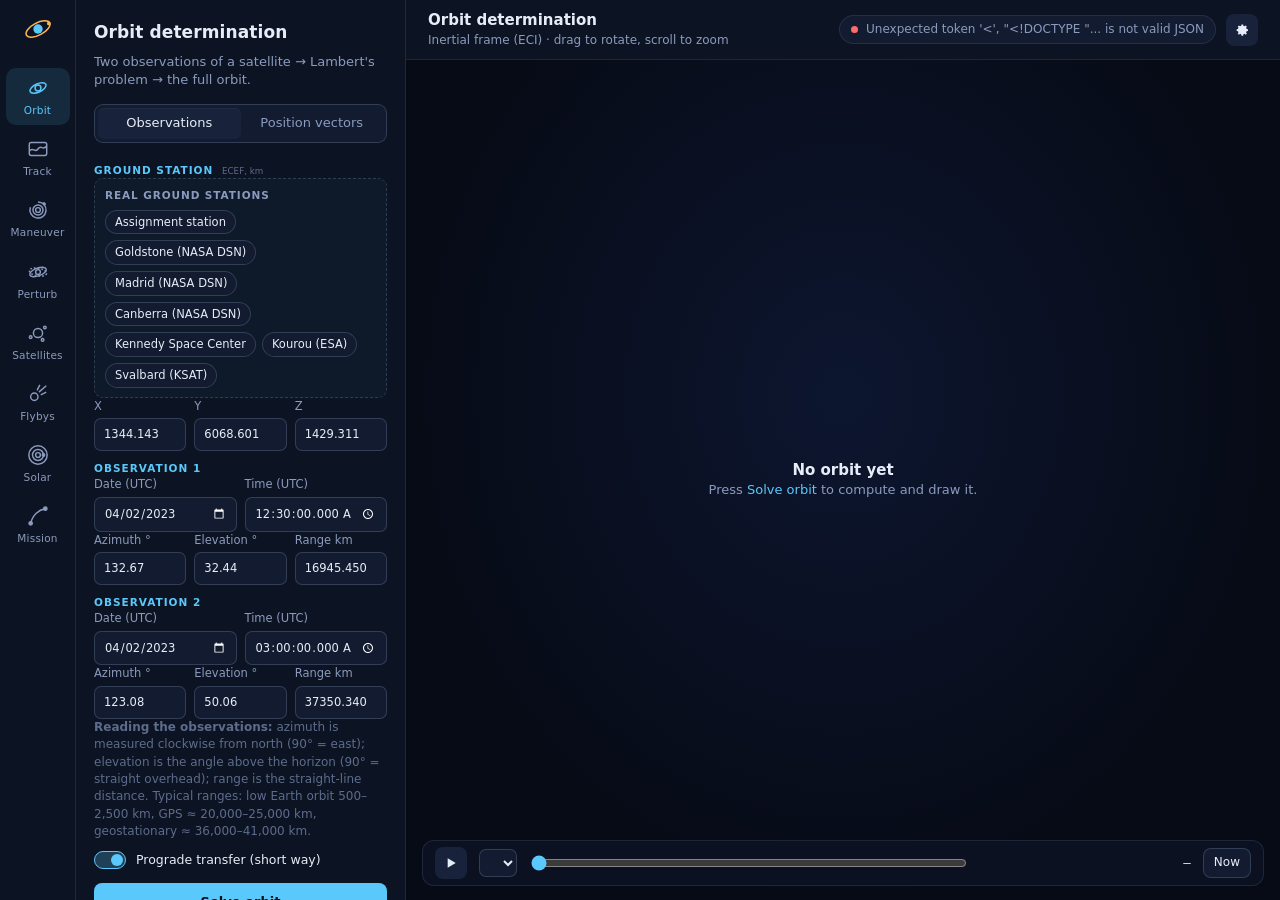
==== commit 901c952a: "Recommended values from real missions, launch-window finder, realistic capture - Suggestion chips wi" ====
--- a/web/index.html
+++ b/web/index.html
@@ -452,6 +452,7 @@
 <script src="js/player.js"></script>
 <script src="js/view_route.js"></script>
 <script src="js/view_mission.js"></script>
+<script src="js/suggest.js"></script>
 <script src="js/app.js"></script>
 </body>
 </html>
--- a/web/css/studio.css
+++ b/web/css/studio.css
@@ -293,6 +293,14 @@
   border: 0; border-radius: 8px; padding: 10px 14px; font-weight: 700; cursor: pointer; font-size: 13px; }
 button.play-mission:hover { filter: brightness(1.08); }
 
+/* recommended values */
+.suggest { display: flex; flex-direction: column; gap: 6px; padding: 9px 10px; border: 1px dashed var(--line-2);
+  border-radius: 9px; background: rgba(90,200,250,.035); }
+.sg-title { font-size: 10.5px; text-transform: uppercase; letter-spacing: .9px; color: var(--muted); font-weight: 600; }
+.suggest .chips button { font-size: 11.5px; padding: 3px 9px; }
+.sg-note { margin: 0; font-size: 11.5px; line-height: 1.5; color: #c9d4ea; }
+.sg-note b { color: var(--text); }
+
 /* maneuver: comparison rows */
 #hud-maneuver { width: 290px; }
 .opt { padding: 6px 0; border-top: 1px solid var(--line); font-size: 12.5px; }
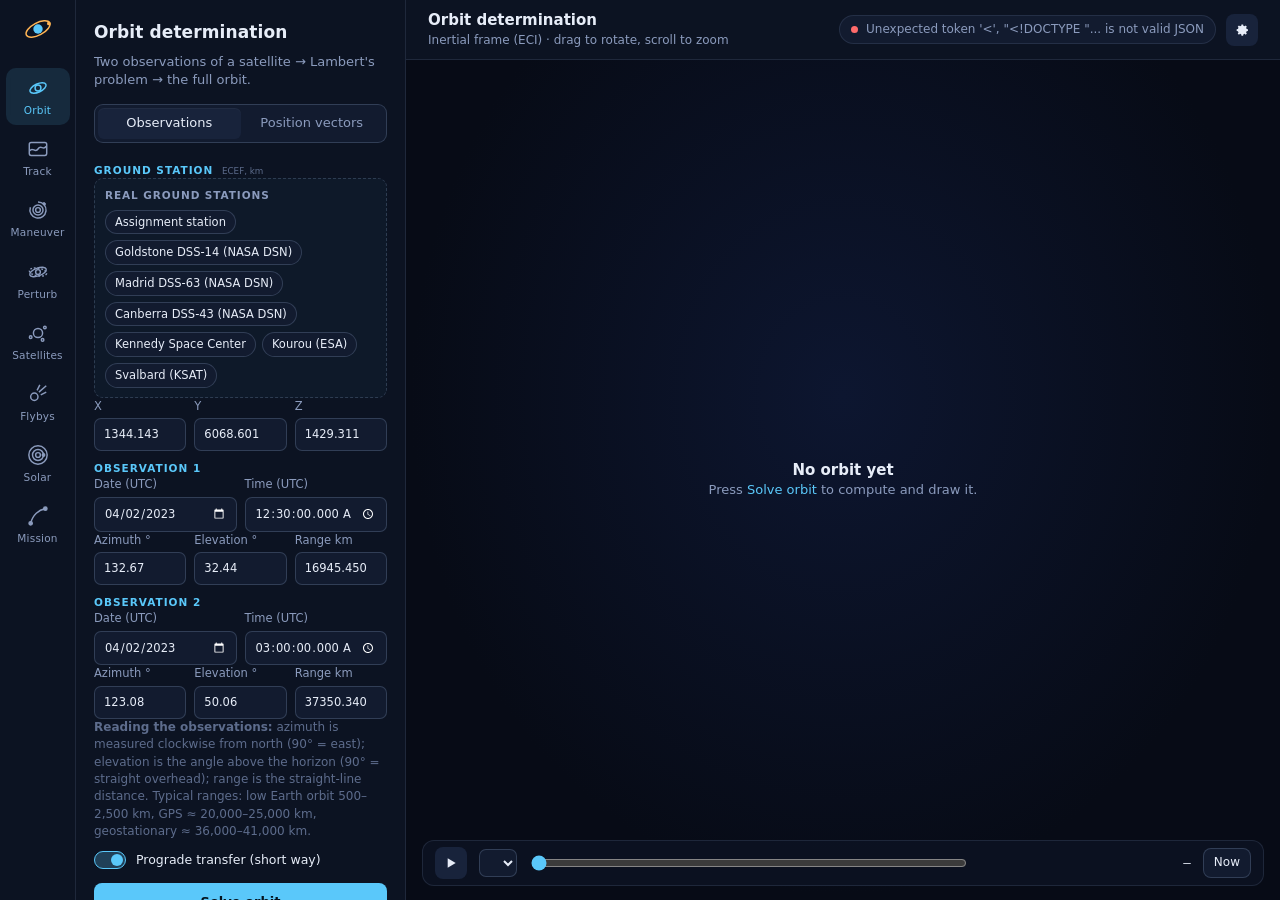
==== commit 3ca6ed10: "Route suggestions: recommended routes, launch windows and trip times - flyby.suggest_routes: compare" ====
--- a/web/index.html
+++ b/web/index.html
@@ -253,18 +253,29 @@
         <div class="grid2">
           <label>Start<select id="r-p0"></select></label>
           <label>Destination<select id="r-p3"></select></label>
-          <label>1st flyby<select id="r-f1" class="r-flyby"></select></label>
-          <label>2nd flyby<select id="r-f2" class="r-flyby"></select></label>
-          <label>3rd flyby<select id="r-f3" class="r-flyby"></select></label>
-          <label>4th flyby<select id="r-f4" class="r-flyby"></select></label>
-          <label>Launch from<input id="r-from" type="date" value="1977-01-01"></label>
-          <label>Launch until<input id="r-to" type="date" value="1978-06-30"></label>
-          <label>Max. trip (years)<input id="r-max" value="3.5"></label>
           <label>Goal<select id="r-goal"><option value="flyby">Fly past target</option><option value="orbit">Enter orbit</option></select></label>
-        </div>
-        <button class="primary" id="btn-route">Find the best route</button>
-        <p class="hint">Tries thousands of launch dates, flight times and loops around the Sun, keeps the physically
-          possible routes, and refines the cheapest. The same planet can be used twice in a row. Routes with 3–4 flybys take up to ~30 s.</p>
+          <label>Search from (year)<input id="r-year" type="number" min="1900" max="2130" step="1"></label>
+          <label>Search length<select id="r-years"><option value="6">6 years</option><option value="12" selected>12 years</option><option value="18">18 years</option></select></label>
+        </div>
+        <button class="primary" id="btn-suggest">✨ Suggest routes for me</button>
+        <p class="hint">Compares the route families mission designers use for this trip (direct, Venus–Earth flybys,
+          Jupiter flybys…), finds their launch windows and trip times, and recommends one. Takes about 5–40 s.</p>
+        <div id="r-suggest" hidden></div>
+        <details class="advanced" id="r-advanced">
+          <summary>Advanced: choose the flybys and dates yourself</summary>
+          <div class="grid2">
+            <label>1st flyby<select id="r-f1" class="r-flyby"></select></label>
+            <label>2nd flyby<select id="r-f2" class="r-flyby"></select></label>
+            <label>3rd flyby<select id="r-f3" class="r-flyby"></select></label>
+            <label>4th flyby<select id="r-f4" class="r-flyby"></select></label>
+            <label>Launch from<input id="r-from" type="date" value="1977-01-01"></label>
+            <label>Launch until<input id="r-to" type="date" value="1978-06-30"></label>
+            <label>Max. trip (years)<input id="r-max" value="3.5"></label>
+          </div>
+          <button class="primary" id="btn-route">Find the best route</button>
+          <p class="hint">Tries thousands of launch dates, flight times and loops around the Sun, keeps the physically
+            possible routes, and refines the cheapest. The same planet can be used twice in a row. Routes with 3–4 flybys take up to ~30 s.</p>
+        </details>
         <div class="err" id="route-err" hidden></div>
       </div>
 
--- a/web/css/studio.css
+++ b/web/css/studio.css
@@ -229,6 +229,7 @@
 .cam-btn { background: var(--glass); border: 1px solid var(--line-2); border-radius: 8px; color: var(--text);
   padding: 4px 10px; font-size: 12px; cursor: pointer; }
 .cam-btn:hover { border-color: var(--accent); }
+.cam-btn svg { display: block; }
 .cam-speed { font-size: 11.5px; color: var(--accent); background: var(--glass); padding: 4px 9px; border-radius: 8px;
   border: 1px solid var(--line); }
 .cam-helpbox { flex-basis: 100%; display: grid; grid-template-columns: auto auto; gap: 3px 14px; background: var(--panel);
@@ -287,11 +288,40 @@
 .p-mark span { position: absolute; top: -17px; left: 50%; transform: translateX(-50%); font-size: 10.5px; color: var(--muted);
   white-space: nowrap; }
 .p-mark:hover span { color: var(--text); }
+.p-mark.below span { top: 14px; }
 .p-clock { font-family: var(--mono); font-size: 12.5px; min-width: 230px; text-align: right; }
 .p-clock b { color: var(--accent-2); font-weight: 600; }
 button.play-mission { margin-top: 10px; width: 100%; background: linear-gradient(90deg, #5ac8fa, #6ee7a8); color: #04121c;
   border: 0; border-radius: 8px; padding: 10px 14px; font-weight: 700; cursor: pointer; font-size: 13px; }
 button.play-mission:hover { filter: brightness(1.08); }
+
+/* route suggestions */
+details.advanced { border: 1px solid var(--line); border-radius: 9px; padding: 8px 10px; }
+details.advanced summary { cursor: pointer; color: var(--muted); font-size: 12.5px; }
+details.advanced[open] { display: flex; flex-direction: column; gap: 10px; }
+details.advanced[open] summary { color: var(--text); }
+#r-suggest { display: flex; flex-direction: column; gap: 8px; }
+.why { background: rgba(110,231,168,.07); border: 1px solid rgba(110,231,168,.35); border-radius: 10px; padding: 10px 12px;
+  font-size: 12.5px; line-height: 1.55; color: #c9d4ea; }
+.why b { color: var(--text); }
+.why .t { font-size: 10.5px; letter-spacing: 1px; text-transform: uppercase; color: var(--ok); font-weight: 600; margin-bottom: 4px; }
+.sg-card { text-align: left; border: 1px solid var(--line); background: var(--surface); border-radius: 10px; padding: 9px 11px;
+  cursor: pointer; display: grid; gap: 5px; transition: border-color .15s; }
+.sg-card:hover { border-color: var(--line-2); }
+.sg-card.on { border-color: var(--accent); background: var(--surface-2); }
+.sg-chain { display: flex; flex-wrap: wrap; align-items: center; gap: 3px; font-weight: 600; font-size: 12.5px; }
+.sg-chain i { width: 8px; height: 8px; border-radius: 50%; display: inline-block; margin-right: 3px; }
+.sg-chain .arr { color: var(--faint); font-weight: 400; margin: 0 2px; }
+.sg-badges { display: flex; gap: 5px; flex-wrap: wrap; }
+.sg-badges span { font-size: 10.5px; padding: 1px 7px; border-radius: 10px; background: rgba(90,200,250,.14); color: var(--accent); }
+.sg-badges span.best { background: rgba(110,231,168,.16); color: var(--ok); }
+.sg-badges span.fast { background: rgba(255,180,84,.15); color: var(--accent-2); }
+.sg-stats { display: grid; grid-template-columns: repeat(3, minmax(0, 1fr)); gap: 4px; font-size: 11.5px; color: var(--muted); }
+.sg-stats b { display: block; color: var(--text); font-size: 13px; font-variant-numeric: tabular-nums; }
+.sg-win { font-size: 11.5px; color: #c9d4ea; }
+.sg-win b { color: var(--text); }
+.whynot { font-size: 11.5px; color: var(--muted); display: grid; gap: 3px; }
+.whynot b { color: var(--text); font-weight: 600; }
 
 /* recommended values */
 .suggest { display: flex; flex-direction: column; gap: 6px; padding: 9px 10px; border: 1px dashed var(--line-2);
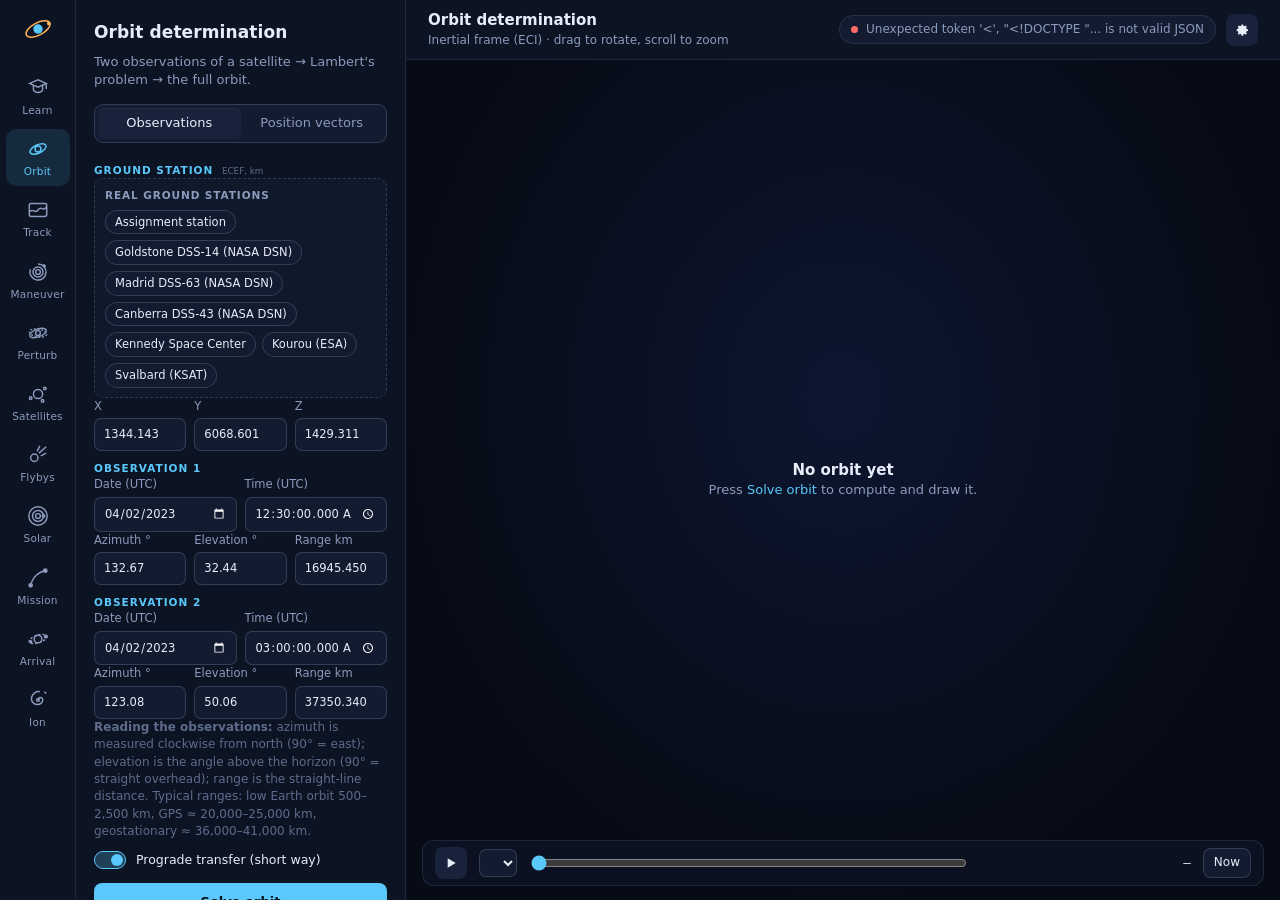
==== commit d2349263: "Learn tab, moon tours, ion engines, Juno deep-space burn, rockets, orbit uncertainty - Learn tab: 10" ====
--- a/web/index.html
+++ b/web/index.html
@@ -14,6 +14,9 @@
     <div class="brand" title="Lambert Studio">
       <svg viewBox="0 0 32 32" width="30" height="30"><circle cx="16" cy="16" r="5" fill="#5ac8fa"/><ellipse cx="16" cy="16" rx="14" ry="6.5" fill="none" stroke="#ffb454" stroke-width="1.6" transform="rotate(-28 16 16)"/><circle cx="27.6" cy="10" r="2" fill="#ffb454"/></svg>
     </div>
+    <button class="nav" data-view="learn" title="Learn orbital mechanics: lessons, sandbox and challenges">
+      <svg viewBox="0 0 24 24"><path d="M3 7l9-4 9 4-9 4z"/><path d="M7 9v5c0 1.5 2.5 3 5 3s5-1.5 5-3V9"/><path d="M21 7v6"/></svg>
+      <span>Learn</span></button>
     <button class="nav active" data-view="orbit" title="Orbit determination">
       <svg viewBox="0 0 24 24"><circle cx="12" cy="12" r="3.2"/><ellipse cx="12" cy="12" rx="9.5" ry="4.5" transform="rotate(-25 12 12)"/></svg>
       <span>Orbit</span></button>
@@ -38,6 +41,12 @@
     <button class="nav" data-view="mission" title="Interplanetary mission design">
       <svg viewBox="0 0 24 24"><path d="M4 20c2-9 9-15 16-16"/><circle cx="4" cy="20" r="1.8" class="fill"/><circle cx="20" cy="4" r="1.8" class="fill"/></svg>
       <span>Mission</span></button>
+    <button class="nav" data-view="arrival" title="Arrival at a giant planet and moon tours">
+      <svg viewBox="0 0 24 24"><circle cx="12" cy="12" r="4.2"/><ellipse cx="12" cy="12" rx="10" ry="4.2" transform="rotate(-18 12 12)" stroke-dasharray="2.5 2"/><circle cx="20.5" cy="9.2" r="1.4" class="fill"/><circle cx="4" cy="15" r="1.1" class="fill"/></svg>
+      <span>Arrival</span></button>
+    <button class="nav" data-view="lowthrust" title="Ion engines: low-thrust spirals">
+      <svg viewBox="0 0 24 24"><path d="M12 12m-1.5 0a1.5 1.5 0 1 0 3 0a1.5 1.5 0 1 0-3 0M12 12c0-3 4-4 5-1s-2 6-6 6-7-4-6-8 5-7 9-6"/><path d="M19 3l2 2" /></svg>
+      <span>Ion</span></button>
   </nav>
 
   <!-- ============ control panel ============ -->
@@ -107,6 +116,85 @@
         <button class="ghost" id="btn-report" disabled>Full report</button>
         <button class="ghost" id="btn-example">Reset example</button>
       </div>
+      <details class="advanced" id="mc-box">
+        <summary>How certain is this orbit?</summary>
+        <p class="hint">Every measurement has small errors. This re-solves the orbit thousands of times with random
+          errors of this size (1 standard deviation) and shows how much the answer changes.</p>
+        <div class="grid3">
+          <label>Angles ±°<input id="mc-angle" value="0.01"></label>
+          <label>Range ±km<input id="mc-range" value="0.015"></label>
+          <label>Clock ±s<input id="mc-time" value="0.001"></label>
+        </div>
+        <div class="chips" id="mc-presets"></div>
+        <button class="ghost" id="btn-mc">Run 3,000 simulations</button>
+        <div class="err" id="mc-err" hidden></div>
+      </details>
+    </section>
+
+    <!-- LEARN -->
+    <section class="ctl" data-for="learn" hidden>
+      <h2>Learn</h2>
+      <p class="lede">Ten short lessons, each with something to play with, and challenges to try in the rest of the app.</p>
+      <div class="learn-progress" id="learn-progress"></div>
+      <h3>Lessons</h3>
+      <div class="learn-lessons" id="learn-lessons"></div>
+      <h3>Challenges <small>checked automatically as you use the app</small></h3>
+      <div class="learn-challenges" id="learn-challenges"></div>
+      <button class="ghost small" id="learn-reset">Reset progress</button>
+    </section>
+
+    <!-- ARRIVAL -->
+    <section class="ctl" data-for="arrival" hidden>
+      <h2>Arrival &amp; moon tours</h2>
+      <p class="lede">Get captured by a giant planet, then let its moons reshape the orbit, flyby after flyby, for free.</p>
+      <h3>Real missions</h3>
+      <div class="list" id="ar-presets"></div>
+      <h3>Or design your own</h3>
+      <div class="grid2">
+        <label>Planet<select id="ar-planet"><option>Jupiter</option><option>Saturn</option><option>Uranus</option></select></label>
+        <label>Goal<select id="ar-goal"><option value="orbit">Orbit a moon</option><option value="period">Shrink the orbit</option></select></label>
+      </div>
+      <label id="ar-target-l">Moon to orbit<select id="ar-target"></select></label>
+      <label id="ar-gp-l" hidden>Reach an orbit period of (days)<input id="ar-gp" value="20"></label>
+      <h3>Moons used for flybys</h3>
+      <div class="chips" id="ar-moons"></div>
+      <h3>Arrival and capture</h3>
+      <div class="grid2">
+        <label>Arrival speed v∞ (km/s)<input id="ar-vinf" value="5.5"></label>
+        <label>Capture closest approach (radii)<input id="ar-rp" value="8"></label>
+        <label>First orbit period (days)<input id="ar-period" value="250"></label>
+        <label>Raise closest approach to (radii)<input id="ar-raise" value="13" placeholder="none"></label>
+      </div>
+      <label>Tour time limit (years)<input id="ar-years" value="4"></label>
+      <button class="ghost small" id="ar-from-route" hidden></button>
+      <button class="primary" id="btn-tour">Plan the tour</button>
+      <div class="err" id="ar-err" hidden></div>
+      <p class="hint">Planar model: moons on circular orbits, one flyby at a time, timing between different moons idealised.
+        Moons are drawn 8× larger than scale so you can see them.</p>
+    </section>
+
+    <!-- LOW THRUST -->
+    <section class="ctl" data-for="lowthrust" hidden>
+      <h2>Ion engines</h2>
+      <p class="lede">A push about as strong as the weight of two sheets of paper, kept up for months, can outdo a rocket.</p>
+      <h3>Examples</h3>
+      <div class="list" id="lt-presets"></div>
+      <h3>Or try your own</h3>
+      <div class="seg small" id="lt-body">
+        <button class="on" data-b="Sun">Around the Sun (AU)</button>
+        <button data-b="Earth">Around Earth (altitude, km)</button>
+      </div>
+      <div class="grid2">
+        <label id="lt-r1-l">Start orbit<input id="lt-r1" value="1"></label>
+        <label id="lt-r2-l">Target orbit<input id="lt-r2" value="1.524"></label>
+        <label>Spacecraft mass (kg)<input id="lt-mass" value="1500"></label>
+        <label>Thrust (mN)<input id="lt-thrust" value="180"></label>
+        <label>Specific impulse Isp (s)<input id="lt-isp" value="3000"></label>
+      </div>
+      <button class="primary" id="btn-lt">Fly the spiral</button>
+      <div class="err" id="lt-err" hidden></div>
+      <p class="hint">Only the central body's gravity; thrust always along the direction of motion; no departure or
+        arrival spiral around planets. Chemical comparison: a Hohmann transfer with Isp 320 s.</p>
     </section>
 
     <!-- GROUND -->
@@ -256,10 +344,11 @@
           <label>Goal<select id="r-goal"><option value="flyby">Fly past target</option><option value="orbit">Enter orbit</option></select></label>
           <label>Search from (year)<input id="r-year" type="number" min="1900" max="2130" step="1"></label>
           <label>Search length<select id="r-years"><option value="6">6 years</option><option value="12" selected>12 years</option><option value="18">18 years</option></select></label>
+          <label>Spacecraft mass (kg)<input id="r-mass" value="2000"></label>
         </div>
         <button class="primary" id="btn-suggest">✨ Suggest routes for me</button>
         <p class="hint">Compares the route families mission designers use for this trip (direct, Venus–Earth flybys,
-          Jupiter flybys…), finds their launch windows and trip times, and recommends one. Takes about 5–40 s.</p>
+          Jupiter flybys…), finds their launch windows and trip times, the rocket each one needs, and recommends one. Takes a few seconds.</p>
         <div id="r-suggest" hidden></div>
         <details class="advanced" id="r-advanced">
           <summary>Advanced: choose the flybys and dates yourself</summary>
@@ -332,6 +421,11 @@
     <div class="viewport" id="viewport">
       <div class="view" data-view="orbit"><div class="canvas" id="cv-orbit"></div>
         <div class="hud right" id="hud-orbit"></div>
+        <div class="mc-panel" id="mc-panel" hidden>
+          <button class="icon mc-close" id="mc-close" title="Close">✕</button>
+          <div class="mc-text" id="mc-text"></div>
+          <div class="mc-chart" id="ch-mc"></div>
+        </div>
         <div class="empty" id="empty-orbit"><div><b>No orbit yet</b><br>Press <em>Solve orbit</em> to compute and draw it.</div></div>
       </div>
       <div class="view" data-view="ground" hidden>
@@ -381,6 +475,26 @@
               <div class="chart story" id="route-story"></div>
             </div>
           </div>
+        </div>
+      </div>
+      <div class="view" data-view="learn" hidden><div class="learn-page" id="learn-page"></div></div>
+      <div class="view" data-view="arrival" hidden>
+        <div class="split">
+          <div class="top"><div class="canvas" id="cv-arrival"></div><div class="hud right wide" id="hud-arrival"></div>
+            <div class="legend" id="legend-arrival" style="bottom:12px"></div>
+            <div class="phase" id="ar-phase" hidden></div>
+            <div class="empty" id="empty-arrival"><div><b>Choose a tour</b><br>Start with JUICE: the first spacecraft that will orbit a moon of another planet.</div></div>
+          </div>
+          <div class="bottom"><div class="chart" id="ch-tisserand"></div><div class="chart story" id="arrival-story"></div></div>
+        </div>
+      </div>
+      <div class="view" data-view="lowthrust" hidden>
+        <div class="split">
+          <div class="top"><div class="canvas" id="cv-lowthrust"></div><div class="hud right wide" id="hud-lowthrust"></div>
+            <div class="phase" id="lt-phase" hidden></div>
+            <div class="empty" id="empty-lowthrust"><div><b>Choose an example</b><br>Start with Dawn, the ion-powered explorer of Vesta and Ceres.</div></div>
+          </div>
+          <div class="bottom"><div class="chart" id="ch-lt"></div><div class="chart story" id="lt-story"></div></div>
         </div>
       </div>
       <div class="tooltip" id="tooltip" hidden></div>
@@ -428,7 +542,27 @@
     <select id="p-rate" title="Playback speed"></select>
     <div class="p-timeline" id="p-timeline"><div class="p-fill" id="p-fill"></div><div class="p-head" id="p-head"></div></div>
     <div class="p-clock" id="p-clock"></div>
+    <label class="p-fxon" title="Stop at each gravity assist and show it up close"><input type="checkbox" id="p-fxon" checked> Flyby close-ups</label>
   </footer>
+  <!-- gravity-assist close-up (flyby_closeup.js) -->
+  <div class="fx" id="fx" hidden>
+    <div class="fx-canvas" id="cv-fx"></div>
+    <header class="p-top">
+      <div>
+        <div class="p-kicker">Gravity assist · close-up</div>
+        <div class="p-title" id="fx-title"></div>
+        <div class="p-sub" id="fx-sub"></div>
+      </div>
+      <div class="p-actions">
+        <button class="cam-btn" id="fx-pause">❚❚ Pause</button>
+        <button class="cam-btn" id="fx-replay" title="Watch this flyby again">↺ Replay</button>
+        <button class="cam-btn go" id="fx-skip" title="Back to the mission (Enter)">Continue mission ▶</button>
+      </div>
+    </header>
+    <aside class="fx-steps" id="fx-steps"></aside>
+    <aside class="fx-side" id="fx-side"></aside>
+    <div class="fx-bottom"><div class="fx-clock" id="fx-clock"></div><div class="fx-prog"><i id="fx-prog"></i></div></div>
+  </div>
 </div>
 
 <!-- report dialog -->
@@ -454,15 +588,23 @@
 <script src="vendor/plotly.min.js"></script>
 <script src="js/core.js"></script>
 <script src="js/view_orbit.js"></script>
+<script src="js/orbit_uncertainty.js"></script>
 <script src="js/view_ground.js"></script>
 <script src="js/view_maneuver.js"></script>
 <script src="js/view_perturb.js"></script>
 <script src="js/view_near.js"></script>
 <script src="js/view_flybys.js"></script>
 <script src="js/view_solar.js"></script>
+<script src="js/flyby_closeup.js"></script>
 <script src="js/player.js"></script>
+<script src="js/launchers.js"></script>
+<script src="js/route_lesson.js"></script>
 <script src="js/view_route.js"></script>
 <script src="js/view_mission.js"></script>
+<script src="js/view_arrival.js"></script>
+<script src="js/view_lowthrust.js"></script>
+<script src="js/learn_widgets.js"></script>
+<script src="js/view_learn.js"></script>
 <script src="js/suggest.js"></script>
 <script src="js/app.js"></script>
 </body>
--- a/web/css/studio.css
+++ b/web/css/studio.css
@@ -240,7 +240,8 @@
 
 /* ---------------- full-screen mission playback ---------------- */
 .player { position: fixed; inset: 0; z-index: 50; background: #03050b; }
-.player-canvas { position: absolute; inset: 0; }
+/* z-index 0 keeps the 3D labels (which carry their own z-index) below the overlays */
+.player-canvas { position: absolute; inset: 0; z-index: 0; }
 .player .camtools { top: 96px; left: 20px; }
 .p-top { position: absolute; top: 0; left: 0; right: 0; display: flex; justify-content: space-between; align-items: flex-start;
   padding: 18px 22px 30px; background: linear-gradient(180deg, rgba(3,5,11,.92) 0%, rgba(3,5,11,.55) 65%, rgba(3,5,11,0) 100%);
@@ -291,6 +292,45 @@
 .p-mark.below span { top: 14px; }
 .p-clock { font-family: var(--mono); font-size: 12.5px; min-width: 230px; text-align: right; }
 .p-clock b { color: var(--accent-2); font-weight: 600; }
+.p-fxon { display: flex; flex-direction: row; align-items: center; gap: 6px; font-size: 12px; color: var(--muted); white-space: nowrap; cursor: pointer; }
+.p-fxon input { accent-color: var(--ok); }
+.p-event .fx-open { margin-top: 10px; background: rgba(110,231,168,.14); color: var(--ok); border: 1px solid rgba(110,231,168,.4);
+  border-radius: 8px; padding: 6px 12px; cursor: pointer; font-weight: 600; font-size: 12.5px; }
+.p-event .fx-open:hover { background: rgba(110,231,168,.22); }
+
+/* gravity-assist close-up */
+.fx { position: absolute; inset: 0; z-index: 5; background: #03050b; animation: fxin .45s ease-out; }
+@keyframes fxin { from { opacity: 0; } to { opacity: 1; } }
+.fx-canvas { position: absolute; inset: 0; z-index: 0; }
+.fx .camtools { display: none; }
+.fx .p-actions .go { background: linear-gradient(90deg, #5ac8fa, #6ee7a8); color: #04121c; border: 0; font-weight: 700; }
+.fx-steps { position: absolute; left: 20px; top: 110px; width: min(360px, 30vw); display: flex; flex-direction: column; gap: 8px; }
+.fx-steps > div { display: flex; gap: 10px; align-items: flex-start; background: var(--glass); border: 1px solid var(--line);
+  border-radius: 10px; padding: 9px 12px; color: var(--faint); transition: border-color .3s, color .3s; }
+.fx-steps > div.done { color: var(--muted); }
+.fx-steps > div.on { color: var(--text); border-color: rgba(110,231,168,.55); box-shadow: 0 10px 30px rgba(0,0,0,.35); }
+.fx-steps .n { flex: none; width: 22px; height: 22px; border-radius: 50%; display: grid; place-items: center; font-size: 11.5px;
+  font-weight: 700; border: 1.5px solid currentColor; }
+.fx-steps .on .n { background: var(--ok); color: #04121c; border-color: var(--ok); }
+.fx-steps b { font-size: 13px; }
+.fx-steps p { margin: 5px 0 0; font-size: 13px; line-height: 1.55; color: #c9d4ea; animation: pin2 .35s ease-out; }
+.fx-steps p b { color: var(--text); font-size: inherit; }
+@keyframes pin2 { from { opacity: 0; transform: translateY(-4px); } to { opacity: 1; transform: none; } }
+.fx-side { position: absolute; right: 20px; top: 110px; width: 300px; display: flex; flex-direction: column; gap: 10px; }
+.fx-side .box { background: var(--glass); border: 1px solid var(--line); border-radius: var(--radius); padding: 11px 13px; }
+.fx-side h4 { margin: 0 0 6px; font-size: 10.5px; text-transform: uppercase; letter-spacing: 1px; color: var(--accent); font-weight: 600; }
+.fx-side p { margin: 6px 0 0; font-size: 11.5px; line-height: 1.5; color: var(--muted); }
+.fx-side svg text { font-family: var(--font); }
+.fx-side.sun .box:first-child { border-color: rgba(255,180,84,.6); }
+.fx-legend { display: flex; flex-wrap: wrap; gap: 4px 10px; font-size: 10.5px; color: var(--muted); }
+.fx-legend span::before { content: ""; display: inline-block; width: 10px; height: 3px; border-radius: 2px; background: var(--c);
+  margin-right: 5px; vertical-align: middle; }
+.fx-bottom { position: absolute; left: 50%; bottom: 22px; transform: translateX(-50%); width: min(620px, 70vw); text-align: center; }
+.fx-clock { font-family: var(--mono); font-size: 12.5px; color: var(--muted); margin-bottom: 8px; }
+.fx-clock b { color: var(--text); font-weight: 600; }
+.fx-prog { height: 4px; border-radius: 2px; background: var(--surface-2); overflow: hidden; }
+.fx-prog i { display: block; height: 100%; width: 0; background: linear-gradient(90deg, #5ac8fa, #6ee7a8); }
+@media (max-width: 1100px) { .fx-side { display: none; } .fx-steps { width: min(360px, 45vw); } }
 button.play-mission { margin-top: 10px; width: 100%; background: linear-gradient(90deg, #5ac8fa, #6ee7a8); color: #04121c;
   border: 0; border-radius: 8px; padding: 10px 14px; font-weight: 700; cursor: pointer; font-size: 13px; }
 button.play-mission:hover { filter: brightness(1.08); }
@@ -305,6 +345,23 @@
   font-size: 12.5px; line-height: 1.55; color: #c9d4ea; }
 .why b { color: var(--text); }
 .why .t { font-size: 10.5px; letter-spacing: 1px; text-transform: uppercase; color: var(--ok); font-weight: 600; margin-bottom: 4px; }
+.lesson { font-size: 12.8px; line-height: 1.6; display: flex; flex-direction: column; gap: 4px; }
+.lesson .headline { font-weight: 600; color: var(--text); font-size: 13.5px; }
+.lesson .headline span { display: block; font-weight: 400; color: var(--muted); font-size: 11.5px; }
+.lesson h5 { margin: 8px 0 0; font-size: 11px; letter-spacing: .8px; text-transform: uppercase; color: var(--accent); font-weight: 600; }
+.lesson p { margin: 0; }
+.lesson ol.steps { margin: 2px 0 0; padding-left: 20px; display: flex; flex-direction: column; gap: 5px; }
+.lesson ol.steps li::marker { color: var(--ok); font-weight: 600; }
+.lesson .analogy { margin-top: 6px; padding: 8px 10px; border-left: 3px solid var(--accent-2); background: rgba(255,180,84,.07);
+  border-radius: 0 8px 8px 0; }
+.lesson .glossary { margin-top: 8px; font-size: 11.5px; color: var(--muted); border-top: 1px solid var(--line); padding-top: 7px; }
+.searching { display: flex; gap: 12px; align-items: flex-start; padding: 12px; border: 1px solid var(--line); border-radius: 10px;
+  background: var(--surface); font-size: 12.5px; line-height: 1.55; color: #c9d4ea; }
+.searching b { color: var(--text); }
+.searching p { margin: 4px 0 0; }
+.searching .spin { flex: none; width: 18px; height: 18px; margin-top: 2px; border-radius: 50%; border: 2px solid var(--line-2);
+  border-top-color: var(--accent); animation: spin .9s linear infinite; }
+@keyframes spin { to { transform: rotate(360deg); } }
 .sg-card { text-align: left; border: 1px solid var(--line); background: var(--surface); border-radius: 10px; padding: 9px 11px;
   cursor: pointer; display: grid; gap: 5px; transition: border-color .15s; }
 .sg-card:hover { border-color: var(--line-2); }
@@ -380,3 +437,96 @@
 .dialog footer { justify-content: flex-end; border-top: 1px solid var(--line); }
 .dialog pre { margin: 0; padding: 16px; overflow: auto; font: 12px/1.5 var(--mono); color: var(--text);
   border-top: 1px solid var(--line); }
+
+/* orbit uncertainty */
+.mc-panel { position: absolute; left: 16px; bottom: 76px; width: min(820px, calc(100% - 320px)); height: 300px;
+  display: grid; grid-template-columns: 1fr 1.1fr; gap: 12px; background: var(--glass); border: 1px solid var(--line);
+  border-radius: var(--radius); padding: 12px 14px; z-index: 2; }
+.mc-panel h4 { margin: 0 0 6px; font-size: 10.5px; text-transform: uppercase; letter-spacing: 1px; color: #ff8a80; }
+.mc-text { overflow-y: auto; font-size: 12.3px; line-height: 1.5; color: #c9d4ea; padding-right: 4px; }
+.mc-text p { margin: 0 0 7px; }
+.mc-text b { color: var(--text); }
+.mc-chart { min-height: 0; }
+.mc-close { position: absolute; top: 6px; right: 6px; z-index: 1; }
+.mc-bars { display: grid; gap: 3px; margin: 2px 0 8px; font-size: 11.5px; }
+.mc-bars div { display: grid; grid-template-columns: 78px 1fr 78px; align-items: center; gap: 8px; }
+.mc-bars i { display: block; height: 6px; border-radius: 3px; background: #ff8a80; }
+.mc-bars b { text-align: right; font-variant-numeric: tabular-nums; font-weight: 600; }
+
+/* ion engines */
+.lt-bar { height: 7px; border-radius: 4px; background: var(--surface-2); margin-top: 7px; overflow: hidden; }
+.lt-bar i { display: block; height: 100%; border-radius: 4px; }
+
+/* launch vehicles */
+.lv-table { display: grid; gap: 2px; font-size: 11.5px; }
+.lv-table .lv { display: flex; justify-content: space-between; gap: 8px; color: var(--faint); }
+.lv-table .lv.ok { color: var(--text); }
+.lv-table .lv.ok b { color: var(--ok); }
+.lv-table b { font-weight: 600; font-variant-numeric: tabular-nums; }
+.sg-rocket { font-size: 11.5px; color: var(--muted); }
+.sg-rocket b { color: var(--text); font-weight: 600; }
+
+/* ---------------- Learn ---------------- */
+.learn-page { position: absolute; inset: 0 0 64px 0; overflow-y: auto; padding: 22px 28px 40px; }
+.lesson { max-width: 860px; margin: 0 auto; font-size: 14.5px; line-height: 1.65; color: #c9d4ea; }
+.lesson .kicker { font-size: 11px; letter-spacing: 1.4px; text-transform: uppercase; color: var(--accent); font-weight: 600; }
+.lesson h1 { font-size: 26px; line-height: 1.2; margin: 4px 0 10px; color: var(--text); text-wrap: balance; }
+.lesson h2 { font-size: 15px; margin: 26px 0 8px; color: var(--text); }
+.lesson .lead { font-size: 15.5px; color: var(--text); }
+.lesson b { color: var(--text); }
+.lesson p, .lesson ol { max-width: 72ch; }
+.lesson ol { padding-left: 22px; }
+.lesson .widget { margin: 16px 0; }
+.lesson-chart { height: 320px; background: var(--panel); border: 1px solid var(--line); border-radius: var(--radius); margin: 12px 0 4px; }
+.tries { display: flex; flex-wrap: wrap; gap: 8px; margin: 14px 0; }
+.try { background: rgba(90,200,250,.12); color: var(--accent); border: 1px solid rgba(90,200,250,.4); border-radius: 8px;
+  padding: 8px 14px; cursor: pointer; font-weight: 600; font-size: 13px; }
+.try:hover { background: rgba(90,200,250,.2); }
+.quiz { display: grid; gap: 14px; }
+.quiz .q { background: var(--panel); border: 1px solid var(--line); border-radius: var(--radius); padding: 12px 14px; }
+.quiz .q > p { margin: 0 0 8px; }
+.quiz .opt { display: block; width: 100%; text-align: left; background: var(--surface); border: 1px solid var(--line-2);
+  border-radius: 8px; padding: 8px 12px; margin: 6px 0; cursor: pointer; font-size: 13.5px; color: var(--text); }
+.quiz .opt:hover { border-color: var(--accent); }
+.quiz .opt.right { border-color: var(--ok); background: rgba(110,231,168,.12); }
+.quiz .opt.wrong { border-color: var(--danger); background: rgba(255,107,107,.1); }
+.quiz .why { margin: 8px 0 0; font-size: 13px; color: #c9d4ea; }
+.lesson-nav { display: flex; justify-content: space-between; gap: 12px; margin-top: 26px; }
+.learn-progress .lp { height: 6px; border-radius: 3px; background: var(--surface-2); overflow: hidden; }
+.learn-progress .lp i { display: block; height: 100%; background: linear-gradient(90deg, #5ac8fa, #6ee7a8); }
+.learn-progress span { font-size: 11.5px; color: var(--muted); }
+.learn-lessons { display: flex; flex-direction: column; gap: 5px; }
+.lesson-btn { display: flex; gap: 10px; align-items: center; text-align: left; background: var(--surface); border: 1px solid var(--line);
+  border-radius: 9px; padding: 7px 10px; cursor: pointer; color: var(--text); }
+.lesson-btn:hover { border-color: var(--line-2); }
+.lesson-btn.on { border-color: var(--accent); background: var(--surface-2); }
+.lesson-btn i { flex: none; width: 22px; height: 22px; border-radius: 50%; display: grid; place-items: center; font-style: normal;
+  font-size: 11.5px; font-weight: 700; border: 1.5px solid var(--line-2); color: var(--muted); }
+.lesson-btn.done i { background: var(--ok); border-color: var(--ok); color: #04121c; }
+.lesson-btn b { display: block; font-size: 12.5px; font-weight: 600; }
+.lesson-btn small { color: var(--muted); font-size: 11px; }
+.learn-challenges { display: flex; flex-direction: column; gap: 6px; }
+.learn-challenges .ch { display: flex; gap: 9px; font-size: 12px; padding: 7px 9px; border: 1px dashed var(--line-2); border-radius: 8px; }
+.learn-challenges .ch.done { border-style: solid; border-color: rgba(110,231,168,.45); background: rgba(110,231,168,.06); }
+.learn-challenges .ch i { font-style: normal; flex: none; }
+.learn-challenges .ch b { display: block; color: var(--text); font-weight: 600; }
+.learn-challenges .ch small { display: block; color: #c9d4ea; line-height: 1.45; }
+.learn-challenges .ch em { display: block; color: var(--muted); font-size: 11px; margin-top: 2px; }
+.ch-toast { position: fixed; right: 22px; bottom: 90px; z-index: 80; background: rgba(12,19,34,.96); border: 1px solid var(--ok);
+  border-radius: 12px; padding: 12px 16px; display: grid; gap: 2px; box-shadow: 0 16px 40px rgba(0,0,0,.5); animation: pin2 .35s ease-out; }
+.ch-toast b { color: var(--ok); }
+/* interactive widgets */
+.lw { background: var(--panel); border: 1px solid var(--line); border-radius: var(--radius); padding: 12px 14px; display: grid; gap: 10px; }
+.lw-controls { display: grid; grid-template-columns: repeat(auto-fit, minmax(230px, 1fr)); gap: 8px 16px; }
+.lw-slider, .lw-select { display: grid; grid-template-columns: 1fr auto; gap: 2px 10px; align-items: center; font-size: 12px; color: var(--muted); }
+.lw-slider input { grid-column: 1 / -1; width: 100%; accent-color: var(--accent); }
+.lw-slider b { color: var(--text); font-variant-numeric: tabular-nums; font-weight: 600; }
+.lw-select select { grid-column: 1 / -1; }
+.lw-stage { background: #060a14; border-radius: 8px; overflow: hidden; display: flex; justify-content: center; }
+.lw-svg { display: block; width: 100%; max-width: 620px; height: auto; font-family: var(--font); }
+.lw.wide .lw-svg { max-width: 820px; }
+.lw-readout { font-size: 13px; line-height: 1.55; color: #c9d4ea; }
+.lw-readout .good { color: var(--ok); }
+.lw-readout .bad { color: var(--danger); }
+
+.split .top .hud.wide { max-height: calc(100% - 24px); }
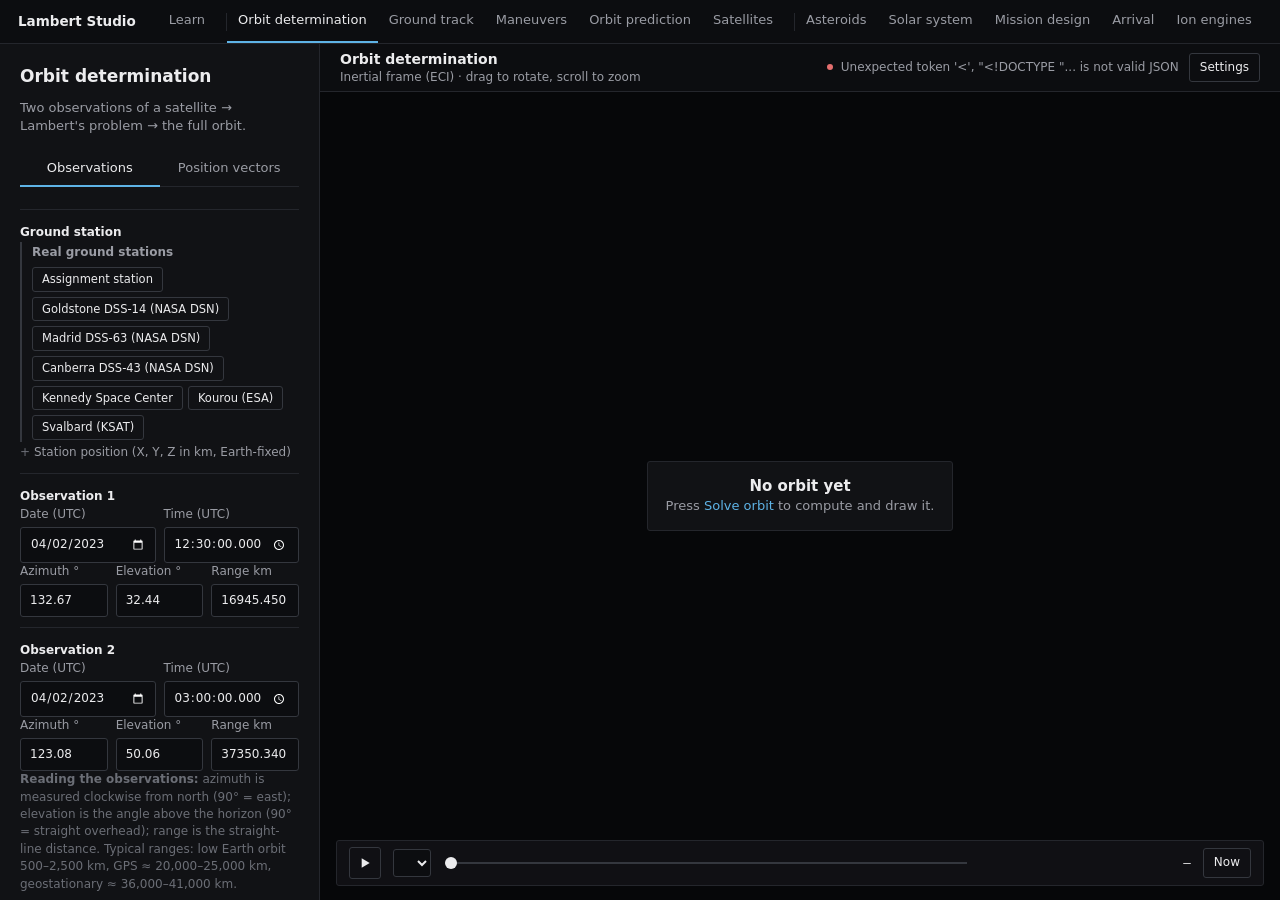
==== commit 55e79292: "Higher-fidelity physics, minimal interface redesign, reports in English and Spanish Physics - forces" ====
--- a/web/index.html
+++ b/web/index.html
@@ -9,44 +9,22 @@
 <body>
 <div id="app">
 
-  <!-- ============ navigation rail ============ -->
-  <nav class="rail">
-    <div class="brand" title="Lambert Studio">
-      <svg viewBox="0 0 32 32" width="30" height="30"><circle cx="16" cy="16" r="5" fill="#5ac8fa"/><ellipse cx="16" cy="16" rx="14" ry="6.5" fill="none" stroke="#ffb454" stroke-width="1.6" transform="rotate(-28 16 16)"/><circle cx="27.6" cy="10" r="2" fill="#ffb454"/></svg>
-    </div>
-    <button class="nav" data-view="learn" title="Learn orbital mechanics: lessons, sandbox and challenges">
-      <svg viewBox="0 0 24 24"><path d="M3 7l9-4 9 4-9 4z"/><path d="M7 9v5c0 1.5 2.5 3 5 3s5-1.5 5-3V9"/><path d="M21 7v6"/></svg>
-      <span>Learn</span></button>
-    <button class="nav active" data-view="orbit" title="Orbit determination">
-      <svg viewBox="0 0 24 24"><circle cx="12" cy="12" r="3.2"/><ellipse cx="12" cy="12" rx="9.5" ry="4.5" transform="rotate(-25 12 12)"/></svg>
-      <span>Orbit</span></button>
-    <button class="nav" data-view="ground" title="Ground track and sky view">
-      <svg viewBox="0 0 24 24"><rect x="2.5" y="5" width="19" height="14" rx="2"/><path d="M3 14c3-5 6 3 9-2s6 2 9-3"/></svg>
-      <span>Track</span></button>
-    <button class="nav" data-view="maneuver" title="Maneuver planner">
-      <svg viewBox="0 0 24 24"><circle cx="12" cy="12" r="2.6"/><circle cx="12" cy="12" r="5.5"/><path d="M12 3.2a8.8 8.8 0 1 1-8.3 5.9"/><path d="M17.5 6.5l2.2-2.2M19.7 4.3v2.6M19.7 4.3h-2.6"/></svg>
-      <span>Maneuver</span></button>
-    <button class="nav" data-view="perturb" title="Realistic orbit prediction (J2 and drag)">
-      <svg viewBox="0 0 24 24"><circle cx="12" cy="12" r="2.6"/><ellipse cx="12" cy="12" rx="9.5" ry="4.2" transform="rotate(-20 12 12)"/><ellipse cx="12" cy="12" rx="9.5" ry="4.2" transform="rotate(10 12 12)" stroke-dasharray="2 2"/></svg>
-      <span>Perturb</span></button>
-    <button class="nav" data-view="near" title="Satellites around Earth">
-      <svg viewBox="0 0 24 24"><circle cx="12" cy="12" r="5"/><circle cx="19.5" cy="6" r="1.4"/><circle cx="4" cy="16.5" r="1.4"/><circle cx="17" cy="19.5" r="1.4"/></svg>
-      <span>Satellites</span></button>
-    <button class="nav" data-view="flybys" title="Asteroid close approaches">
-      <svg viewBox="0 0 24 24"><circle cx="8" cy="15" r="4"/><path d="M13 10l8-7M15 13l6-3M11 8l3-6"/></svg>
-      <span>Flybys</span></button>
-    <button class="nav" data-view="solar" title="Solar system">
-      <svg viewBox="0 0 24 24"><circle cx="12" cy="12" r="2.6"/><circle cx="12" cy="12" r="6"/><circle cx="12" cy="12" r="10"/><circle cx="18" cy="12" r="1.3" class="fill"/></svg>
-      <span>Solar</span></button>
-    <button class="nav" data-view="mission" title="Interplanetary mission design">
-      <svg viewBox="0 0 24 24"><path d="M4 20c2-9 9-15 16-16"/><circle cx="4" cy="20" r="1.8" class="fill"/><circle cx="20" cy="4" r="1.8" class="fill"/></svg>
-      <span>Mission</span></button>
-    <button class="nav" data-view="arrival" title="Arrival at a giant planet and moon tours">
-      <svg viewBox="0 0 24 24"><circle cx="12" cy="12" r="4.2"/><ellipse cx="12" cy="12" rx="10" ry="4.2" transform="rotate(-18 12 12)" stroke-dasharray="2.5 2"/><circle cx="20.5" cy="9.2" r="1.4" class="fill"/><circle cx="4" cy="15" r="1.1" class="fill"/></svg>
-      <span>Arrival</span></button>
-    <button class="nav" data-view="lowthrust" title="Ion engines: low-thrust spirals">
-      <svg viewBox="0 0 24 24"><path d="M12 12m-1.5 0a1.5 1.5 0 1 0 3 0a1.5 1.5 0 1 0-3 0M12 12c0-3 4-4 5-1s-2 6-6 6-7-4-6-8 5-7 9-6"/><path d="M19 3l2 2" /></svg>
-      <span>Ion</span></button>
+  <!-- ============ navigation: one labelled row, grouped by topic ============ -->
+  <nav class="rail" aria-label="Sections">
+    <div class="brand">Lambert Studio</div>
+    <button class="nav" data-view="learn" title="Short lessons, interactive diagrams and challenges">Learn</button>
+    <span class="nav-group">Earth orbit</span>
+    <button class="nav active" data-view="orbit" title="Find a satellite's orbit from two ground-station sightings">Orbit determination</button>
+    <button class="nav" data-view="ground" title="Where the satellite is over the Earth, and where the station sees it">Ground track</button>
+    <button class="nav" data-view="maneuver" title="Change orbit with engine burns: Δv, propellant, time">Maneuvers</button>
+    <button class="nav" data-view="perturb" title="Add real forces (Earth's shape, Moon, Sun, air) and see the orbit drift">Orbit prediction</button>
+    <button class="nav" data-view="near" title="Real satellites from CelesTrak">Satellites</button>
+    <span class="nav-group">Deep space</span>
+    <button class="nav" data-view="flybys" title="Upcoming asteroid close approaches from NASA/JPL">Asteroids</button>
+    <button class="nav" data-view="solar" title="Planets at their real positions">Solar system</button>
+    <button class="nav" data-view="mission" title="Plan a trip between planets, with or without gravity assists">Mission design</button>
+    <button class="nav" data-view="arrival" title="Capture at a giant planet and tour its moons">Arrival</button>
+    <button class="nav" data-view="lowthrust" title="Low-thrust spirals with ion engines">Ion engines</button>
   </nav>
 
   <!-- ============ control panel ============ -->
@@ -63,12 +41,15 @@
       </div>
 
       <div id="in-obs">
-        <h3>Ground station <small>ECEF, km</small></h3>
-        <div class="grid3">
-          <label>X<input id="st-x" value="1344.143"></label>
-          <label>Y<input id="st-y" value="6068.601"></label>
-          <label>Z<input id="st-z" value="1429.311"></label>
-        </div>
+        <h3>Ground station</h3>
+        <details class="fold" id="st-more">
+          <summary>Station position (X, Y, Z in km, Earth-fixed)</summary>
+          <div class="grid3">
+            <label>X<input id="st-x" value="1344.143"></label>
+            <label>Y<input id="st-y" value="6068.601"></label>
+            <label>Z<input id="st-z" value="1429.311"></label>
+          </div>
+        </details>
         <h3>Observation 1</h3>
         <div class="grid2">
           <label>Date (UTC)<input id="o1-date" type="date" value="2023-04-02"></label>
@@ -245,7 +226,7 @@
     <!-- PERTURB -->
     <section class="ctl" data-for="perturb" hidden>
       <h2>Realistic orbit prediction</h2>
-      <p class="lede">Add Earth's bulge (J2) and air drag, and see how a real orbit drifts away from the ideal Kepler orbit.</p>
+      <p class="lede">Add the forces a real satellite feels, one by one, and see how its orbit drifts away from the ideal Kepler orbit.</p>
       <div class="seg small" id="pt-source">
         <button class="on" data-s="elements">Orbit below</button>
         <button data-s="solution">My solved orbit</button>
@@ -262,17 +243,41 @@
           <label>Arg. per. (°)<input id="pt-argp" value="0"></label>
         </div>
       </div>
-      <h3>Forces</h3>
-      <label class="switch"><input type="checkbox" id="pt-j2" checked><span></span>J2 — Earth's equatorial bulge</label>
-      <label class="switch"><input type="checkbox" id="pt-drag" checked><span></span>Atmospheric drag</label>
-      <div class="grid3" id="pt-dragbox">
-        <label>Cd<input id="pt-cd" value="2.2"></label>
-        <label>Area (m²)<input id="pt-area" value="1600"></label>
-        <label>Mass (kg)<input id="pt-mass" value="420000"></label>
-      </div>
-      <label>Duration (days)<input id="pt-days" value="10"></label>
+      <h3>Forces <small>what pulls on the satellite</small></h3>
+      <label>Earth's gravity<select id="pt-grav">
+        <option value="0">Perfect sphere (Kepler only)</option>
+        <option value="2" selected>J2: equatorial bulge</option>
+        <option value="6">J2–J6: bulge + finer shape (EGM96)</option>
+        <option value="6t">J2–J6 + elliptical equator (C22/S22)</option></select></label>
+      <label class="switch"><input type="checkbox" id="pt-moon"><span></span>Moon's gravity (JPL DE440s)</label>
+      <label class="switch"><input type="checkbox" id="pt-sun"><span></span>Sun's gravity (JPL DE440s)</label>
+      <label class="switch"><input type="checkbox" id="pt-srp"><span></span>Sunlight pressure, with Earth's shadow</label>
+      <label>Atmosphere<select id="pt-atm">
+        <option value="">None</option>
+        <option value="exponential">Simple (fixed exponential, Vallado)</option>
+        <option value="msis" selected>NRLMSIS 2.1 (realistic, follows the Sun)</option></select></label>
+      <label id="pt-act-l">Solar activity<select id="pt-act">
+        <option value="low">Low: solar minimum (F10.7 = 70)</option>
+        <option value="moderate" selected>Moderate (F10.7 = 150)</option>
+        <option value="high">High: solar maximum (F10.7 = 250)</option>
+        <option value="actual">Measured on those dates (needs internet)</option></select></label>
+      <h3>Spacecraft</h3>
+      <details class="fold" id="pt-more">
+        <summary>Drag and sunlight values (Cd, Cr, area, mass)</summary>
+        <div class="grid2" id="pt-dragbox">
+          <label>Drag coefficient Cd<input id="pt-cd" value="2.2"></label>
+          <label>Reflectivity Cr<input id="pt-cr" value="1.3"></label>
+          <label>Area (m²)<input id="pt-area" value="1600"></label>
+          <label>Mass (kg)<input id="pt-mass" value="420000"></label>
+        </div>
+      </details>
+      <div class="grid2">
+        <label>Start date<input id="pt-date" type="date"></label>
+        <label>Duration (days)<input id="pt-days" value="10"></label>
+      </div>
       <button class="primary" id="btn-pt">Propagate</button>
-      <p class="hint">Numerical integration: SciPy DOP853 (8th-order Runge–Kutta). Atmosphere: exponential model (Vallado).</p>
+      <p class="hint">SciPy DOP853 (8th-order Runge–Kutta). The full model costs about 8 s per simulated month for low orbits.
+        Gravity field: EGM96. Sun and Moon: NASA/JPL DE440s. Atmosphere: NRLMSIS 2.1 (US Naval Research Laboratory).</p>
       <div class="err" id="pt-err" hidden></div>
     </section>
 
@@ -346,7 +351,7 @@
           <label>Search length<select id="r-years"><option value="6">6 years</option><option value="12" selected>12 years</option><option value="18">18 years</option></select></label>
           <label>Spacecraft mass (kg)<input id="r-mass" value="2000"></label>
         </div>
-        <button class="primary" id="btn-suggest">✨ Suggest routes for me</button>
+        <button class="primary" id="btn-suggest">Suggest routes for me</button>
         <p class="hint">Compares the route families mission designers use for this trip (direct, Venus–Earth flybys,
           Jupiter flybys…), finds their launch windows and trip times, the rocket each one needs, and recommends one. Takes a few seconds.</p>
         <div id="r-suggest" hidden></div>
@@ -378,14 +383,17 @@
         <label>Arrival<input id="m-ad" type="date" value="2027-08-20"></label>
       </div>
       <button class="primary" id="btn-transfer">Compute transfer</button>
-      <h3>Porkchop search window</h3>
-      <div class="grid2">
-        <label>Depart from<input id="p-d0" type="date" value="2026-08-01"></label>
-        <label>Depart to<input id="p-d1" type="date" value="2027-03-01"></label>
-        <label>Arrive from<input id="p-a0" type="date" value="2027-03-01"></label>
-        <label>Arrive to<input id="p-a1" type="date" value="2028-02-01"></label>
-      </div>
-      <label>Resolution<select id="p-n"><option value="40">Fast (40 × 40)</option><option value="70" selected>Normal (70 × 70)</option><option value="110">Fine (110 × 110)</option></select></label>
+      <h3>Porkchop plot <small>launch cost for every pair of dates</small></h3>
+      <details class="fold" id="p-more">
+        <summary>Search window and resolution</summary>
+        <div class="grid2">
+          <label>Depart from<input id="p-d0" type="date" value="2026-08-01"></label>
+          <label>Depart to<input id="p-d1" type="date" value="2027-03-01"></label>
+          <label>Arrive from<input id="p-a0" type="date" value="2027-03-01"></label>
+          <label>Arrive to<input id="p-a1" type="date" value="2028-02-01"></label>
+        </div>
+        <label>Resolution<select id="p-n"><option value="40">Fast (40 × 40)</option><option value="70" selected>Normal (70 × 70)</option><option value="110">Fine (110 × 110)</option></select></label>
+      </details>
       <button class="ghost wide" id="btn-pork">Compute porkchop plot</button>
       <p class="hint">Tip: click anywhere on the porkchop plot to use those dates.</p>
       <div class="err" id="mission-err" hidden></div>
@@ -403,9 +411,7 @@
       <div class="top-right">
         <span class="fps" id="fps" hidden></span>
         <div class="status" id="status"><span class="dot"></span><span id="status-text">Ready</span></div>
-        <button class="icon" id="btn-settings" title="Display settings and credits">
-          <svg viewBox="0 0 24 24"><path d="M12 8.5a3.5 3.5 0 1 0 0 7 3.5 3.5 0 0 0 0-7zm8.9 2.4-2-.3a7 7 0 0 0-.8-1.9l1.2-1.6-1.8-1.8-1.6 1.2a7 7 0 0 0-1.9-.8l-.3-2h-2.5l-.3 2a7 7 0 0 0-1.9.8L7.4 5.3 5.6 7.1l1.2 1.6a7 7 0 0 0-.8 1.9l-2 .3v2.5l2 .3c.2.7.4 1.3.8 1.9l-1.2 1.6 1.8 1.8 1.6-1.2c.6.4 1.2.6 1.9.8l.3 2h2.5l.3-2c.7-.2 1.3-.4 1.9-.8l1.6 1.2 1.8-1.8-1.2-1.6c.4-.6.6-1.2.8-1.9l2-.3z"/></svg>
-        </button>
+        <button class="ghost small" id="btn-settings" title="Display settings and credits">Settings</button>
         <div class="menu" id="settings-menu" hidden>
           <label class="switch"><input type="checkbox" data-set="bloom"><span></span>Glow effect (bloom)</label>
           <label class="switch"><input type="checkbox" data-set="milkyway"><span></span>Milky Way background</label>
@@ -599,6 +605,7 @@
 <script src="js/player.js"></script>
 <script src="js/launchers.js"></script>
 <script src="js/route_lesson.js"></script>
+<script src="js/nbody_check.js"></script>
 <script src="js/view_route.js"></script>
 <script src="js/view_mission.js"></script>
 <script src="js/view_arrival.js"></script>
--- a/web/css/studio.css
+++ b/web/css/studio.css
@@ -8,10 +8,10 @@
   --text: #e7edf8;
   --muted: #8b9bbd;
   --faint: #5d6c8c;
-  --accent: #5ac8fa;
-  --accent-2: #ffb454;
-  --ok: #6ee7a8;
-  --danger: #ff6b6b;
+  --accent: #5eb3e6;
+  --accent-2: #eea55a;
+  --ok: #7fcf9f;
+  --danger: #e56f6f;
   --glass: rgba(12, 19, 34, 0.92);
   --radius: 10px;
   --font: "Segoe UI Variable Text", "Segoe UI", system-ui, -apple-system, Roboto, Helvetica, Arial, sans-serif;
@@ -31,19 +31,19 @@
 .rail { background: var(--panel); border-right: 1px solid var(--line);
   display: flex; flex-direction: column; align-items: center; padding: 14px 0; gap: 4px; overflow-y: auto; }
 .brand { margin-bottom: 14px; }
-.nav { width: 64px; padding: 9px 0 7px; border: 0; background: transparent; border-radius: 10px;
+.nav { width: 64px; padding: 9px 0 7px; border: 0; background: transparent; border-radius: var(--r);
   color: var(--muted); cursor: pointer; display: flex; flex-direction: column; align-items: center;
   gap: 4px; font-size: 10.5px; letter-spacing: .2px; transition: background .15s, color .15s; }
 .nav svg { width: 22px; height: 22px; fill: none; stroke: currentColor; stroke-width: 1.6; }
 .nav svg .fill { fill: currentColor; }
 .nav:hover { background: rgba(255,255,255,.04); color: var(--text); }
-.nav.active { background: rgba(90,200,250,.12); color: var(--accent); }
+.nav.active { background: rgba(94,179,230,.12); color: var(--accent); }
 
 /* ---------------- panel ---------------- */
 .panel { background: var(--panel); border-right: 1px solid var(--line); overflow-y: auto;
   padding: 20px 18px 28px; }
 .panel::-webkit-scrollbar { width: 8px; }
-.panel::-webkit-scrollbar-thumb { background: var(--surface-2); border-radius: 8px; }
+.panel::-webkit-scrollbar-thumb { background: var(--surface-2); border-radius: var(--r); }
 .ctl { display: flex; flex-direction: column; gap: 10px; }
 h2 { font-size: 17px; font-weight: 600; margin: 0; letter-spacing: .1px; }
 h3 { font-size: 10.5px; text-transform: uppercase; letter-spacing: 1px; color: var(--accent);
@@ -54,10 +54,10 @@
 .muted { color: var(--muted); }
 
 label { display: flex; flex-direction: column; gap: 4px; color: var(--muted); font-size: 11.5px; }
-input, select { background: var(--surface); border: 1px solid var(--line-2); border-radius: 7px;
+input, select { background: var(--surface); border: 1px solid var(--line-2); border-radius: var(--r);
   padding: 7px 9px; outline: none; color: var(--text); min-width: 0; font-variant-numeric: tabular-nums;
   transition: border-color .15s, box-shadow .15s; }
-input:focus, select:focus { border-color: var(--accent); box-shadow: 0 0 0 3px rgba(90,200,250,.15); }
+input:focus, select:focus { border-color: var(--accent); box-shadow: 0 0 0 3px rgba(94,179,230,.15); }
 input.bad { border-color: var(--danger); }
 .grid2 { display: grid; grid-template-columns: minmax(0, 1fr) minmax(0, 1fr); gap: 8px; }
 .grid3 { display: grid; grid-template-columns: repeat(3, minmax(0, 1fr)); gap: 8px; }
@@ -66,7 +66,7 @@
 .gap { gap: 8px; }
 .row > * { flex: 1; }
 
-button.primary, button.ghost { border-radius: 8px; padding: 9px 14px; cursor: pointer;
+button.primary, button.ghost { border-radius: var(--r); padding: 9px 14px; cursor: pointer;
   border: 1px solid transparent; transition: background .15s, border-color .15s, opacity .15s; }
 button.primary { background: var(--accent); color: #04121c; font-weight: 600; margin-top: 4px; }
 button.primary:hover { background: #7dd6fc; }
@@ -77,29 +77,29 @@
 button:disabled { opacity: .45; cursor: default; }
 button.busy { opacity: .7; cursor: progress; }
 
-.seg { display: flex; background: var(--surface); border: 1px solid var(--line-2); border-radius: 9px; padding: 3px; }
-.seg button { flex: 1; border: 0; background: transparent; padding: 6px 8px; border-radius: 6px;
+.seg { display: flex; background: var(--surface); border: 1px solid var(--line-2); border-radius: var(--r); padding: 3px; }
+.seg button { flex: 1; border: 0; background: transparent; padding: 6px 8px; border-radius: var(--r);
   cursor: pointer; color: var(--muted); }
 .seg button.on { background: var(--surface-2); color: var(--text); box-shadow: 0 1px 0 rgba(255,255,255,.04) inset; }
 .seg.small button { font-size: 11.5px; padding: 5px 6px; }
 
 .switch { flex-direction: row; align-items: center; gap: 10px; cursor: pointer; color: var(--text); font-size: 12.5px; }
 .switch input { display: none; }
-.switch span { width: 32px; height: 18px; border-radius: 10px; background: var(--surface-2);
+.switch span { width: 32px; height: 18px; border-radius: var(--r); background: var(--surface-2);
   border: 1px solid var(--line-2); position: relative; flex: none; transition: background .15s; }
 .switch span::after { content: ""; position: absolute; top: 2px; left: 2px; width: 12px; height: 12px;
   border-radius: 50%; background: var(--muted); transition: transform .15s, background .15s; }
-.switch input:checked + span { background: rgba(90,200,250,.25); border-color: var(--accent); }
+.switch input:checked + span { background: rgba(94,179,230,.25); border-color: var(--accent); }
 .switch input:checked + span::after { transform: translateX(14px); background: var(--accent); }
 
-.err { background: rgba(255,107,107,.1); border: 1px solid rgba(255,107,107,.4); color: #ffc9c9;
-  border-radius: 8px; padding: 8px 10px; font-size: 12.5px; }
+.err { background: rgba(229,111,111,.1); border: 1px solid rgba(229,111,111,.4); color: #ffc9c9;
+  border-radius: var(--r); padding: 8px 10px; font-size: 12.5px; }
 .card { background: var(--surface); border: 1px solid var(--line); border-radius: var(--radius); padding: 12px; }
 .card p { margin: 0; }
 
 .checks { display: flex; flex-direction: column; gap: 2px; }
 .check { display: flex; flex-direction: row; align-items: center; gap: 9px; padding: 5px 6px;
-  border-radius: 6px; cursor: pointer; color: var(--text); font-size: 12.5px; }
+  border-radius: var(--r); cursor: pointer; color: var(--text); font-size: 12.5px; }
 .check:hover { background: rgba(255,255,255,.03); }
 .check input { accent-color: var(--accent); margin: 0; }
 .check .sw { width: 9px; height: 9px; border-radius: 50%; flex: none; }
@@ -107,18 +107,18 @@
 
 .search { width: 100%; }
 .results { display: flex; flex-direction: column; gap: 2px; max-height: 190px; overflow-y: auto; }
-.results button { text-align: left; border: 0; background: transparent; padding: 6px 8px; border-radius: 6px; cursor: pointer; }
+.results button { text-align: left; border: 0; background: transparent; padding: 6px 8px; border-radius: var(--r); cursor: pointer; }
 .results button:hover { background: var(--surface); }
 .results small { color: var(--faint); margin-left: 6px; }
 
 .chips { display: flex; flex-wrap: wrap; gap: 6px; }
-.chips button { border: 1px solid var(--line-2); background: var(--surface); border-radius: 20px;
+.chips button { border: 1px solid var(--line-2); background: var(--surface); border-radius: var(--r);
   padding: 4px 10px; cursor: pointer; font-size: 12px; display: flex; align-items: center; gap: 6px; }
 .chips button:hover, .chips button.on { border-color: var(--accent); }
 .chips i { width: 8px; height: 8px; border-radius: 50%; display: inline-block; }
 
 .list { display: flex; flex-direction: column; gap: 6px; }
-.fly { text-align: left; border: 1px solid var(--line); background: var(--surface); border-radius: 9px;
+.fly { text-align: left; border: 1px solid var(--line); background: var(--surface); border-radius: var(--r);
   padding: 9px 11px; cursor: pointer; display: grid; grid-template-columns: 1fr auto; gap: 2px 10px;
   transition: border-color .15s; }
 .fly:hover { border-color: var(--line-2); }
@@ -134,7 +134,7 @@
 .title { font-size: 15px; font-weight: 600; }
 .subtitle { color: var(--muted); font-size: 12px; }
 .status { display: flex; align-items: center; gap: 8px; color: var(--muted); font-size: 12px;
-  background: var(--surface); border: 1px solid var(--line); padding: 5px 11px; border-radius: 20px; }
+  background: var(--surface); border: 1px solid var(--line); padding: 5px 11px; border-radius: var(--r); }
 .status .dot { width: 7px; height: 7px; border-radius: 50%; background: var(--ok); }
 .status.busy .dot { background: var(--accent-2); animation: pulse 1s infinite; }
 .status.error .dot { background: var(--danger); }
@@ -158,10 +158,10 @@
 .kv { display: grid; grid-template-columns: auto 1fr; gap: 3px 12px; font-size: 12.5px; }
 .kv span:nth-child(odd) { color: var(--muted); }
 .kv span:nth-child(even) { text-align: right; font-variant-numeric: tabular-nums; }
-.badge { display: inline-block; font-size: 10.5px; padding: 1px 7px; border-radius: 10px;
-  background: rgba(90,200,250,.14); color: var(--accent); margin-left: 6px; vertical-align: 2px; }
-.badge.warn { background: rgba(255,180,84,.15); color: var(--accent-2); }
-.badge.ok { background: rgba(110,231,168,.14); color: var(--ok); }
+.badge { display: inline-block; font-size: 10.5px; padding: 1px 7px; border-radius: var(--r);
+  background: rgba(94,179,230,.14); color: var(--accent); margin-left: 6px; vertical-align: 2px; }
+.badge.warn { background: rgba(238,165,90,.15); color: var(--accent-2); }
+.badge.ok { background: rgba(127,207,159,.14); color: var(--ok); }
 
 .legend { position: absolute; left: 16px; bottom: 76px; background: var(--glass);   border: 1px solid var(--line); border-radius: var(--radius); padding: 9px 12px; font-size: 11.5px;
   display: flex; flex-direction: column; gap: 3px; }
@@ -178,13 +178,13 @@
 .chart { background: var(--panel); border: 1px solid var(--line); border-radius: var(--radius); min-height: 0; overflow: hidden; }
 
 .tooltip { position: absolute; pointer-events: none; background: var(--glass); border: 1px solid var(--line-2);
-  border-radius: 7px; padding: 5px 9px; font-size: 12px; white-space: nowrap; transform: translate(12px, -50%); z-index: 5; }
+  border-radius: var(--r); padding: 5px 9px; font-size: 12px; white-space: nowrap; transform: translate(12px, -50%); z-index: 5; }
 
 /* top bar right: fps, status, settings */
 .top-right { position: relative; display: flex; align-items: center; gap: 10px; }
 .fps { font-family: var(--mono); font-size: 11.5px; color: var(--muted); }
 .menu { position: absolute; top: 44px; right: 0; width: 300px; z-index: 30; background: var(--panel);
-  border: 1px solid var(--line-2); border-radius: 12px; padding: 14px; display: flex; flex-direction: column;
+  border: 1px solid var(--line-2); border-radius: var(--r); padding: 14px; display: flex; flex-direction: column;
   gap: 10px; box-shadow: 0 20px 50px rgba(0,0,0,.45); }
 .menu h3 { margin-top: 4px; }
 
@@ -193,7 +193,7 @@
 .hud .box p { margin: 0 0 7px; font-size: 12.5px; line-height: 1.5; color: #c9d4ea; }
 .hud .box p:last-child { margin-bottom: 0; }
 .hud .box p b, .story b { color: var(--text); }
-.topview { width: 100%; height: auto; display: block; background: #070b16; border-radius: 8px;
+.topview { width: 100%; height: auto; display: block; background: #070b16; border-radius: var(--r);
   border: 1px solid var(--line); margin: 4px 0 8px; }
 .story { overflow-y: auto; padding: 14px 16px; }
 .story h4 { margin: 0 0 10px; font-size: 10.5px; text-transform: uppercase; letter-spacing: 1px; color: var(--accent); }
@@ -213,7 +213,7 @@
 .verdict { font-size: 15px; font-weight: 600; margin-bottom: 4px; }
 .verdict.good { color: var(--ok); }
 .verdict.bad { color: var(--accent-2); }
-.preset { text-align: left; border: 1px solid var(--line); background: var(--surface); border-radius: 9px;
+.preset { text-align: left; border: 1px solid var(--line); background: var(--surface); border-radius: var(--r);
   padding: 8px 11px; cursor: pointer; transition: border-color .15s; }
 .preset:hover { border-color: var(--line-2); }
 .preset.on { border-color: var(--accent); background: var(--surface-2); }
@@ -223,17 +223,17 @@
 /* free-camera toolbar, top-left of every 3D view */
 .camtools { position: absolute; top: 12px; left: 12px; z-index: 4; display: flex; align-items: center; gap: 6px;
   flex-wrap: wrap; max-width: calc(100% - 320px); }
-.camtools .seg.mini { padding: 2px; border-radius: 8px; background: var(--glass); }
+.camtools .seg.mini { padding: 2px; border-radius: var(--r); background: var(--glass); }
 .camtools .seg.mini button { padding: 4px 10px; font-size: 12px; }
 .camtools select { padding: 4px 8px; font-size: 12px; background: var(--glass); max-width: 190px; }
-.cam-btn { background: var(--glass); border: 1px solid var(--line-2); border-radius: 8px; color: var(--text);
+.cam-btn { background: var(--glass); border: 1px solid var(--line-2); border-radius: var(--r); color: var(--text);
   padding: 4px 10px; font-size: 12px; cursor: pointer; }
 .cam-btn:hover { border-color: var(--accent); }
 .cam-btn svg { display: block; }
-.cam-speed { font-size: 11.5px; color: var(--accent); background: var(--glass); padding: 4px 9px; border-radius: 8px;
+.cam-speed { font-size: 11.5px; color: var(--accent); background: var(--glass); padding: 4px 9px; border-radius: var(--r);
   border: 1px solid var(--line); }
 .cam-helpbox { flex-basis: 100%; display: grid; grid-template-columns: auto auto; gap: 3px 14px; background: var(--panel);
-  border: 1px solid var(--line-2); border-radius: 10px; padding: 10px 12px; font-size: 12px; max-width: 330px; }
+  border: 1px solid var(--line-2); border-radius: var(--r); padding: 10px 12px; font-size: 12px; max-width: 330px; }
 .cam-helpbox b { grid-column: 1 / -1; color: var(--accent); font-size: 10.5px; text-transform: uppercase;
   letter-spacing: 1px; margin-top: 4px; }
 .cam-helpbox span:nth-of-type(odd) { color: var(--muted); font-family: var(--mono); font-size: 11.5px; }
@@ -260,30 +260,30 @@
 .p-big { font-size: 26px; font-weight: 600; font-variant-numeric: tabular-nums; line-height: 1.1; }
 .p-big small { font-size: 13px; color: var(--muted); font-weight: 400; margin-left: 4px; }
 .p-meter { height: 5px; border-radius: 3px; background: var(--surface-2); margin: 8px 0 4px; overflow: hidden; }
-.p-meter i { display: block; height: 100%; background: linear-gradient(90deg, #5ac8fa, #6ee7a8); }
+.p-meter i { display: block; height: 100%; background: var(--accent); }
 .p-legs div { display: flex; align-items: center; gap: 7px; font-size: 12px; margin: 2px 0; }
 .p-legs i { width: 10px; height: 3px; border-radius: 2px; }
 .p-legs .now { color: var(--text); font-weight: 600; }
 .p-legs .done { color: var(--faint); }
 .p-event { position: absolute; left: 50%; top: 100px; transform: translateX(-50%); width: min(560px, 60vw);
   background: rgba(12,19,34,.94); border: 1px solid var(--line-2); border-left: 3px solid var(--c, var(--accent));
-  border-radius: 12px; padding: 14px 18px; box-shadow: 0 18px 50px rgba(0,0,0,.45); animation: pin .35s ease-out; }
+  border-radius: var(--r); padding: 14px 18px; box-shadow: 0 18px 50px rgba(0,0,0,.45); animation: pin .35s ease-out; }
 .p-event .k { font-size: 10.5px; letter-spacing: 1.4px; text-transform: uppercase; color: var(--c, var(--accent)); font-weight: 600; }
 .p-event .t { font-size: 17px; font-weight: 600; margin: 3px 0 6px; }
 .p-event p { margin: 0; font-size: 13px; line-height: 1.55; color: #c9d4ea; }
 .p-event p b { color: var(--text); }
 @keyframes pin { from { opacity: 0; transform: translate(-50%, -8px); } to { opacity: 1; transform: translate(-50%, 0); } }
 .p-bar { position: absolute; left: 20px; right: 20px; bottom: 18px; height: 58px; display: flex; align-items: center; gap: 14px;
-  padding: 0 16px; background: var(--glass); border: 1px solid var(--line); border-radius: 14px; }
+  padding: 0 16px; background: var(--glass); border: 1px solid var(--line); border-radius: var(--r); }
 .p-bar .i-pause { display: none; }
 .p-bar.playing .i-play { display: none; }
 .p-bar.playing .i-pause { display: block; }
 .p-bar select { padding: 5px 8px; font-size: 12px; }
 .p-timeline { position: relative; flex: 1; height: 30px; cursor: pointer; }
 .p-timeline::before { content: ""; position: absolute; left: 0; right: 0; top: 13px; height: 4px; border-radius: 2px; background: var(--surface-2); }
-.p-fill { position: absolute; left: 0; top: 13px; height: 4px; border-radius: 2px; background: linear-gradient(90deg, #5ac8fa, #6ee7a8); }
+.p-fill { position: absolute; left: 0; top: 13px; height: 4px; border-radius: 2px; background: var(--accent); }
 .p-head { position: absolute; top: 8px; width: 14px; height: 14px; margin-left: -7px; border-radius: 50%; background: #fff;
-  box-shadow: 0 0 0 4px rgba(90,200,250,.3); }
+  box-shadow: 0 0 0 4px rgba(94,179,230,.3); }
 .p-mark { position: absolute; top: 9px; width: 12px; height: 12px; margin-left: -6px; border-radius: 50%; border: 2px solid var(--c);
   background: #0c1322; cursor: pointer; z-index: 1; }
 .p-mark span { position: absolute; top: -17px; left: 50%; transform: translateX(-50%); font-size: 10.5px; color: var(--muted);
@@ -294,21 +294,21 @@
 .p-clock b { color: var(--accent-2); font-weight: 600; }
 .p-fxon { display: flex; flex-direction: row; align-items: center; gap: 6px; font-size: 12px; color: var(--muted); white-space: nowrap; cursor: pointer; }
 .p-fxon input { accent-color: var(--ok); }
-.p-event .fx-open { margin-top: 10px; background: rgba(110,231,168,.14); color: var(--ok); border: 1px solid rgba(110,231,168,.4);
-  border-radius: 8px; padding: 6px 12px; cursor: pointer; font-weight: 600; font-size: 12.5px; }
-.p-event .fx-open:hover { background: rgba(110,231,168,.22); }
+.p-event .fx-open { margin-top: 10px; background: rgba(127,207,159,.14); color: var(--ok); border: 1px solid rgba(127,207,159,.4);
+  border-radius: var(--r); padding: 6px 12px; cursor: pointer; font-weight: 600; font-size: 12.5px; }
+.p-event .fx-open:hover { background: rgba(127,207,159,.22); }
 
 /* gravity-assist close-up */
 .fx { position: absolute; inset: 0; z-index: 5; background: #03050b; animation: fxin .45s ease-out; }
 @keyframes fxin { from { opacity: 0; } to { opacity: 1; } }
 .fx-canvas { position: absolute; inset: 0; z-index: 0; }
 .fx .camtools { display: none; }
-.fx .p-actions .go { background: linear-gradient(90deg, #5ac8fa, #6ee7a8); color: #04121c; border: 0; font-weight: 700; }
+.fx .p-actions .go { background: var(--accent); color: #04121c; border: 0; font-weight: 700; }
 .fx-steps { position: absolute; left: 20px; top: 110px; width: min(360px, 30vw); display: flex; flex-direction: column; gap: 8px; }
 .fx-steps > div { display: flex; gap: 10px; align-items: flex-start; background: var(--glass); border: 1px solid var(--line);
-  border-radius: 10px; padding: 9px 12px; color: var(--faint); transition: border-color .3s, color .3s; }
+  border-radius: var(--r); padding: 9px 12px; color: var(--faint); transition: border-color .3s, color .3s; }
 .fx-steps > div.done { color: var(--muted); }
-.fx-steps > div.on { color: var(--text); border-color: rgba(110,231,168,.55); box-shadow: 0 10px 30px rgba(0,0,0,.35); }
+.fx-steps > div.on { color: var(--text); border-color: rgba(127,207,159,.55); box-shadow: 0 10px 30px rgba(0,0,0,.35); }
 .fx-steps .n { flex: none; width: 22px; height: 22px; border-radius: 50%; display: grid; place-items: center; font-size: 11.5px;
   font-weight: 700; border: 1.5px solid currentColor; }
 .fx-steps .on .n { background: var(--ok); color: #04121c; border-color: var(--ok); }
@@ -321,7 +321,7 @@
 .fx-side h4 { margin: 0 0 6px; font-size: 10.5px; text-transform: uppercase; letter-spacing: 1px; color: var(--accent); font-weight: 600; }
 .fx-side p { margin: 6px 0 0; font-size: 11.5px; line-height: 1.5; color: var(--muted); }
 .fx-side svg text { font-family: var(--font); }
-.fx-side.sun .box:first-child { border-color: rgba(255,180,84,.6); }
+.fx-side.sun .box:first-child { border-color: rgba(238,165,90,.6); }
 .fx-legend { display: flex; flex-wrap: wrap; gap: 4px 10px; font-size: 10.5px; color: var(--muted); }
 .fx-legend span::before { content: ""; display: inline-block; width: 10px; height: 3px; border-radius: 2px; background: var(--c);
   margin-right: 5px; vertical-align: middle; }
@@ -329,19 +329,19 @@
 .fx-clock { font-family: var(--mono); font-size: 12.5px; color: var(--muted); margin-bottom: 8px; }
 .fx-clock b { color: var(--text); font-weight: 600; }
 .fx-prog { height: 4px; border-radius: 2px; background: var(--surface-2); overflow: hidden; }
-.fx-prog i { display: block; height: 100%; width: 0; background: linear-gradient(90deg, #5ac8fa, #6ee7a8); }
+.fx-prog i { display: block; height: 100%; width: 0; background: var(--accent); }
 @media (max-width: 1100px) { .fx-side { display: none; } .fx-steps { width: min(360px, 45vw); } }
-button.play-mission { margin-top: 10px; width: 100%; background: linear-gradient(90deg, #5ac8fa, #6ee7a8); color: #04121c;
-  border: 0; border-radius: 8px; padding: 10px 14px; font-weight: 700; cursor: pointer; font-size: 13px; }
+button.play-mission { margin-top: 10px; width: 100%; background: var(--accent); color: #04121c;
+  border: 0; border-radius: var(--r); padding: 10px 14px; font-weight: 700; cursor: pointer; font-size: 13px; }
 button.play-mission:hover { filter: brightness(1.08); }
 
 /* route suggestions */
-details.advanced { border: 1px solid var(--line); border-radius: 9px; padding: 8px 10px; }
+details.advanced { border: 1px solid var(--line); border-radius: var(--r); padding: 8px 10px; }
 details.advanced summary { cursor: pointer; color: var(--muted); font-size: 12.5px; }
 details.advanced[open] { display: flex; flex-direction: column; gap: 10px; }
 details.advanced[open] summary { color: var(--text); }
 #r-suggest { display: flex; flex-direction: column; gap: 8px; }
-.why { background: rgba(110,231,168,.07); border: 1px solid rgba(110,231,168,.35); border-radius: 10px; padding: 10px 12px;
+.why { background: rgba(127,207,159,.07); border: 1px solid rgba(127,207,159,.35); border-radius: var(--r); padding: 10px 12px;
   font-size: 12.5px; line-height: 1.55; color: #c9d4ea; }
 .why b { color: var(--text); }
 .why .t { font-size: 10.5px; letter-spacing: 1px; text-transform: uppercase; color: var(--ok); font-weight: 600; margin-bottom: 4px; }
@@ -352,17 +352,17 @@
 .lesson p { margin: 0; }
 .lesson ol.steps { margin: 2px 0 0; padding-left: 20px; display: flex; flex-direction: column; gap: 5px; }
 .lesson ol.steps li::marker { color: var(--ok); font-weight: 600; }
-.lesson .analogy { margin-top: 6px; padding: 8px 10px; border-left: 3px solid var(--accent-2); background: rgba(255,180,84,.07);
-  border-radius: 0 8px 8px 0; }
+.lesson .analogy { margin-top: 6px; padding: 8px 10px; border-left: 3px solid var(--accent-2); background: rgba(238,165,90,.07);
+  border-radius: 0 var(--r) var(--r) 0; }
 .lesson .glossary { margin-top: 8px; font-size: 11.5px; color: var(--muted); border-top: 1px solid var(--line); padding-top: 7px; }
-.searching { display: flex; gap: 12px; align-items: flex-start; padding: 12px; border: 1px solid var(--line); border-radius: 10px;
+.searching { display: flex; gap: 12px; align-items: flex-start; padding: 12px; border: 1px solid var(--line); border-radius: var(--r);
   background: var(--surface); font-size: 12.5px; line-height: 1.55; color: #c9d4ea; }
 .searching b { color: var(--text); }
 .searching p { margin: 4px 0 0; }
 .searching .spin { flex: none; width: 18px; height: 18px; margin-top: 2px; border-radius: 50%; border: 2px solid var(--line-2);
   border-top-color: var(--accent); animation: spin .9s linear infinite; }
 @keyframes spin { to { transform: rotate(360deg); } }
-.sg-card { text-align: left; border: 1px solid var(--line); background: var(--surface); border-radius: 10px; padding: 9px 11px;
+.sg-card { text-align: left; border: 1px solid var(--line); background: var(--surface); border-radius: var(--r); padding: 9px 11px;
   cursor: pointer; display: grid; gap: 5px; transition: border-color .15s; }
 .sg-card:hover { border-color: var(--line-2); }
 .sg-card.on { border-color: var(--accent); background: var(--surface-2); }
@@ -370,9 +370,9 @@
 .sg-chain i { width: 8px; height: 8px; border-radius: 50%; display: inline-block; margin-right: 3px; }
 .sg-chain .arr { color: var(--faint); font-weight: 400; margin: 0 2px; }
 .sg-badges { display: flex; gap: 5px; flex-wrap: wrap; }
-.sg-badges span { font-size: 10.5px; padding: 1px 7px; border-radius: 10px; background: rgba(90,200,250,.14); color: var(--accent); }
-.sg-badges span.best { background: rgba(110,231,168,.16); color: var(--ok); }
-.sg-badges span.fast { background: rgba(255,180,84,.15); color: var(--accent-2); }
+.sg-badges span { font-size: 10.5px; padding: 1px 7px; border-radius: var(--r); background: rgba(94,179,230,.14); color: var(--accent); }
+.sg-badges span.best { background: rgba(127,207,159,.16); color: var(--ok); }
+.sg-badges span.fast { background: rgba(238,165,90,.15); color: var(--accent-2); }
 .sg-stats { display: grid; grid-template-columns: repeat(3, minmax(0, 1fr)); gap: 4px; font-size: 11.5px; color: var(--muted); }
 .sg-stats b { display: block; color: var(--text); font-size: 13px; font-variant-numeric: tabular-nums; }
 .sg-win { font-size: 11.5px; color: #c9d4ea; }
@@ -382,7 +382,7 @@
 
 /* recommended values */
 .suggest { display: flex; flex-direction: column; gap: 6px; padding: 9px 10px; border: 1px dashed var(--line-2);
-  border-radius: 9px; background: rgba(90,200,250,.035); }
+  border-radius: var(--r); background: rgba(94,179,230,.035); }
 .sg-title { font-size: 10.5px; text-transform: uppercase; letter-spacing: .9px; color: var(--muted); font-weight: 600; }
 .suggest .chips button { font-size: 11.5px; padding: 3px 9px; }
 .sg-note { margin: 0; font-size: 11.5px; line-height: 1.5; color: #c9d4ea; }
@@ -396,7 +396,7 @@
 
 /* maneuver: current phase banner */
 .phase { position: absolute; left: 50%; top: 16px; transform: translateX(-50%); background: var(--glass);
-  border: 1px solid var(--line); border-radius: 20px; padding: 6px 14px; font-size: 12.5px; }
+  border: 1px solid var(--line); border-radius: var(--r); padding: 6px 14px; font-size: 12.5px; }
 .phase b { color: var(--accent-2); font-weight: 600; }
 
 /* perturb: 3D on top, two charts below */
@@ -415,9 +415,9 @@
 /* ---------------- time bar ---------------- */
 .timebar { position: absolute; left: 16px; right: 16px; bottom: 14px; height: 46px;
   background: var(--glass); border: 1px solid var(--line);
-  border-radius: 12px; display: flex; align-items: center; gap: 12px; padding: 0 12px; }
+  border-radius: var(--r); display: flex; align-items: center; gap: 12px; padding: 0 12px; }
 .timebar.off { display: none; }
-button.icon { width: 32px; height: 32px; border-radius: 8px; border: 0; background: var(--surface-2);
+button.icon { width: 32px; height: 32px; border-radius: var(--r); border: 0; background: var(--surface-2);
   display: grid; place-items: center; cursor: pointer; flex: none; }
 button.icon:hover { background: #22304f; }
 button.icon svg { width: 16px; height: 16px; fill: var(--text); }
@@ -431,7 +431,7 @@
 /* ---------------- modal ---------------- */
 .modal { position: fixed; inset: 0; background: rgba(3,6,14,.7); display: grid; place-items: center; z-index: 20; }
 .dialog { width: min(820px, 92vw); max-height: 86vh; background: var(--panel); border: 1px solid var(--line-2);
-  border-radius: 14px; display: flex; flex-direction: column; box-shadow: 0 30px 80px rgba(0,0,0,.5); }
+  border-radius: var(--r); display: flex; flex-direction: column; box-shadow: 0 30px 80px rgba(0,0,0,.5); }
 .dialog header, .dialog footer { display: flex; align-items: center; justify-content: space-between;
   padding: 12px 16px; gap: 8px; }
 .dialog footer { justify-content: flex-end; border-top: 1px solid var(--line); }
@@ -442,7 +442,7 @@
 .mc-panel { position: absolute; left: 16px; bottom: 76px; width: min(820px, calc(100% - 320px)); height: 300px;
   display: grid; grid-template-columns: 1fr 1.1fr; gap: 12px; background: var(--glass); border: 1px solid var(--line);
   border-radius: var(--radius); padding: 12px 14px; z-index: 2; }
-.mc-panel h4 { margin: 0 0 6px; font-size: 10.5px; text-transform: uppercase; letter-spacing: 1px; color: #ff8a80; }
+.mc-panel h4 { margin: 0 0 6px; font-size: 10.5px; text-transform: uppercase; letter-spacing: 1px; color: #ea7f7f; }
 .mc-text { overflow-y: auto; font-size: 12.3px; line-height: 1.5; color: #c9d4ea; padding-right: 4px; }
 .mc-text p { margin: 0 0 7px; }
 .mc-text b { color: var(--text); }
@@ -450,7 +450,7 @@
 .mc-close { position: absolute; top: 6px; right: 6px; z-index: 1; }
 .mc-bars { display: grid; gap: 3px; margin: 2px 0 8px; font-size: 11.5px; }
 .mc-bars div { display: grid; grid-template-columns: 78px 1fr 78px; align-items: center; gap: 8px; }
-.mc-bars i { display: block; height: 6px; border-radius: 3px; background: #ff8a80; }
+.mc-bars i { display: block; height: 6px; border-radius: 3px; background: #ea7f7f; }
 .mc-bars b { text-align: right; font-variant-numeric: tabular-nums; font-weight: 600; }
 
 /* ion engines */
@@ -479,25 +479,25 @@
 .lesson .widget { margin: 16px 0; }
 .lesson-chart { height: 320px; background: var(--panel); border: 1px solid var(--line); border-radius: var(--radius); margin: 12px 0 4px; }
 .tries { display: flex; flex-wrap: wrap; gap: 8px; margin: 14px 0; }
-.try { background: rgba(90,200,250,.12); color: var(--accent); border: 1px solid rgba(90,200,250,.4); border-radius: 8px;
+.try { background: rgba(94,179,230,.12); color: var(--accent); border: 1px solid rgba(94,179,230,.4); border-radius: var(--r);
   padding: 8px 14px; cursor: pointer; font-weight: 600; font-size: 13px; }
-.try:hover { background: rgba(90,200,250,.2); }
+.try:hover { background: rgba(94,179,230,.2); }
 .quiz { display: grid; gap: 14px; }
 .quiz .q { background: var(--panel); border: 1px solid var(--line); border-radius: var(--radius); padding: 12px 14px; }
 .quiz .q > p { margin: 0 0 8px; }
 .quiz .opt { display: block; width: 100%; text-align: left; background: var(--surface); border: 1px solid var(--line-2);
-  border-radius: 8px; padding: 8px 12px; margin: 6px 0; cursor: pointer; font-size: 13.5px; color: var(--text); }
+  border-radius: var(--r); padding: 8px 12px; margin: 6px 0; cursor: pointer; font-size: 13.5px; color: var(--text); }
 .quiz .opt:hover { border-color: var(--accent); }
-.quiz .opt.right { border-color: var(--ok); background: rgba(110,231,168,.12); }
-.quiz .opt.wrong { border-color: var(--danger); background: rgba(255,107,107,.1); }
+.quiz .opt.right { border-color: var(--ok); background: rgba(127,207,159,.12); }
+.quiz .opt.wrong { border-color: var(--danger); background: rgba(229,111,111,.1); }
 .quiz .why { margin: 8px 0 0; font-size: 13px; color: #c9d4ea; }
 .lesson-nav { display: flex; justify-content: space-between; gap: 12px; margin-top: 26px; }
 .learn-progress .lp { height: 6px; border-radius: 3px; background: var(--surface-2); overflow: hidden; }
-.learn-progress .lp i { display: block; height: 100%; background: linear-gradient(90deg, #5ac8fa, #6ee7a8); }
+.learn-progress .lp i { display: block; height: 100%; background: var(--accent); }
 .learn-progress span { font-size: 11.5px; color: var(--muted); }
 .learn-lessons { display: flex; flex-direction: column; gap: 5px; }
 .lesson-btn { display: flex; gap: 10px; align-items: center; text-align: left; background: var(--surface); border: 1px solid var(--line);
-  border-radius: 9px; padding: 7px 10px; cursor: pointer; color: var(--text); }
+  border-radius: var(--r); padding: 7px 10px; cursor: pointer; color: var(--text); }
 .lesson-btn:hover { border-color: var(--line-2); }
 .lesson-btn.on { border-color: var(--accent); background: var(--surface-2); }
 .lesson-btn i { flex: none; width: 22px; height: 22px; border-radius: 50%; display: grid; place-items: center; font-style: normal;
@@ -506,14 +506,14 @@
 .lesson-btn b { display: block; font-size: 12.5px; font-weight: 600; }
 .lesson-btn small { color: var(--muted); font-size: 11px; }
 .learn-challenges { display: flex; flex-direction: column; gap: 6px; }
-.learn-challenges .ch { display: flex; gap: 9px; font-size: 12px; padding: 7px 9px; border: 1px dashed var(--line-2); border-radius: 8px; }
-.learn-challenges .ch.done { border-style: solid; border-color: rgba(110,231,168,.45); background: rgba(110,231,168,.06); }
+.learn-challenges .ch { display: flex; gap: 9px; font-size: 12px; padding: 7px 9px; border: 1px dashed var(--line-2); border-radius: var(--r); }
+.learn-challenges .ch.done { border-style: solid; border-color: rgba(127,207,159,.45); background: rgba(127,207,159,.06); }
 .learn-challenges .ch i { font-style: normal; flex: none; }
 .learn-challenges .ch b { display: block; color: var(--text); font-weight: 600; }
 .learn-challenges .ch small { display: block; color: #c9d4ea; line-height: 1.45; }
 .learn-challenges .ch em { display: block; color: var(--muted); font-size: 11px; margin-top: 2px; }
 .ch-toast { position: fixed; right: 22px; bottom: 90px; z-index: 80; background: rgba(12,19,34,.96); border: 1px solid var(--ok);
-  border-radius: 12px; padding: 12px 16px; display: grid; gap: 2px; box-shadow: 0 16px 40px rgba(0,0,0,.5); animation: pin2 .35s ease-out; }
+  border-radius: var(--r); padding: 12px 16px; display: grid; gap: 2px; box-shadow: 0 16px 40px rgba(0,0,0,.5); animation: pin2 .35s ease-out; }
 .ch-toast b { color: var(--ok); }
 /* interactive widgets */
 .lw { background: var(--panel); border: 1px solid var(--line); border-radius: var(--radius); padding: 12px 14px; display: grid; gap: 10px; }
@@ -522,7 +522,7 @@
 .lw-slider input { grid-column: 1 / -1; width: 100%; accent-color: var(--accent); }
 .lw-slider b { color: var(--text); font-variant-numeric: tabular-nums; font-weight: 600; }
 .lw-select select { grid-column: 1 / -1; }
-.lw-stage { background: #060a14; border-radius: 8px; overflow: hidden; display: flex; justify-content: center; }
+.lw-stage { background: #060a14; border-radius: var(--r); overflow: hidden; display: flex; justify-content: center; }
 .lw-svg { display: block; width: 100%; max-width: 620px; height: auto; font-family: var(--font); }
 .lw.wide .lw-svg { max-width: 820px; }
 .lw-readout { font-size: 13px; line-height: 1.55; color: #c9d4ea; }
@@ -530,3 +530,194 @@
 .lw-readout .bad { color: var(--danger); }
 
 .split .top .hud.wide { max-height: calc(100% - 24px); }
+
+/* force breakdown */
+.fb { display: grid; gap: 4px; font-size: 11.5px; }
+.fb div { display: grid; grid-template-columns: 108px 1fr 96px; align-items: center; gap: 6px; }
+.fb span { color: var(--muted); }
+.fb i { display: block; height: 6px; border-radius: 3px; background: var(--accent); }
+.fb b { text-align: right; font-weight: 600; font-variant-numeric: tabular-nums; font-size: 11px; }
+
+/* full-gravity check */
+.nbody .verdict small { font-size: 11px; font-weight: 400; color: var(--muted); }
+.nbody .kv { font-size: 11.5px; }
+
+/* =====================================================================
+   Interface theme. Flat surfaces, square corners, one accent colour for
+   "selected / active", a labelled top menu, no decorative animation.
+   Data colours inside charts and 3D scenes are left as they are.
+   ===================================================================== */
+:root {
+  --bg: #0c0d10;
+  --panel: #111215;
+  --surface: #17181c;
+  --surface-2: #1f2126;
+  --line: #24262c;
+  --line-2: #34373e;
+  --text: #ececee;
+  --muted: #9a9ca4;
+  --faint: #6b6e76;
+  --accent: #5eb3e6;
+  --accent-2: #eea55a;
+  --ok: #7fcf9f;
+  --danger: #e56f6f;
+  --glass: rgba(17, 18, 21, 0.94);
+  --radius: 3px;
+  --r: 3px;
+}
+html, body { font-size: 13px; -webkit-font-smoothing: antialiased; }
+
+/* ---- layout: menu across the top, controls on the left, view on the right ---- */
+#app { grid-template-columns: 320px minmax(0, 1fr); grid-template-rows: 44px minmax(0, 1fr); }
+.rail { grid-column: 1 / -1; flex-direction: row; align-items: stretch; padding: 0 12px; gap: 0;
+  background: var(--bg); border-right: 0; border-bottom: 1px solid var(--line); overflow-x: auto; overflow-y: hidden; }
+.rail::-webkit-scrollbar { height: 0; }
+.brand { align-self: center; margin: 0 22px 0 6px; font-weight: 600; font-size: 13.5px; white-space: nowrap; color: var(--text); }
+.nav { width: auto; height: auto; padding: 0 11px; border-radius: 0; flex-direction: row; gap: 0; white-space: nowrap;
+  font-size: 13px; letter-spacing: 0; color: var(--muted); background: transparent; border-bottom: 2px solid transparent; }
+.nav:hover { background: transparent; color: var(--text); }
+.nav.active { background: transparent; color: var(--text); border-bottom-color: var(--accent); }
+.nav-group { align-self: center; margin-left: 14px; padding: 2px 6px 2px 14px; border-left: 1px solid var(--line);
+  font-size: 11.5px; color: var(--faint); white-space: nowrap; }
+@media (max-width: 1450px) { .nav-group { font-size: 0; padding: 0; margin-left: 10px; height: 18px; } }
+
+.panel { background: var(--panel); border-right: 1px solid var(--line); padding: 20px 20px 32px; }
+.ctl { gap: 12px; }
+h2 { font-size: 17px; font-weight: 600; letter-spacing: 0; }
+.lede { color: var(--muted); }
+.panel h3 { text-transform: none; letter-spacing: 0; font-size: 12px; font-weight: 600; color: var(--text);
+  margin: 10px 0 0; padding-top: 14px; border-top: 1px solid var(--line); }
+.panel h3 small { color: var(--faint); font-weight: 400; }
+.hint { color: var(--faint); }
+label { color: var(--muted); font-size: 12px; }
+
+.topbar { height: 48px; background: var(--bg); border-bottom: 1px solid var(--line); padding: 0 20px; }
+.title { font-weight: 600; font-size: 14px; }
+.subtitle { color: var(--muted); }
+.status { background: transparent; border: 0; padding: 0; color: var(--muted); }
+.status .dot { width: 6px; height: 6px; }
+.viewport { background: #060709; }
+
+/* ---- inputs and buttons ---- */
+input, select { background: var(--bg); border: 1px solid var(--line-2); border-radius: var(--r); padding: 7px 9px; }
+input:hover, select:hover { border-color: #464a52; }
+input:focus, select:focus { border-color: var(--accent); box-shadow: none; }
+button.primary { background: var(--text); color: #0c0d10; font-weight: 600; border-radius: var(--r); }
+button.primary:hover { background: #fff; }
+button.ghost { background: transparent; border: 1px solid var(--line-2); border-radius: var(--r); }
+button.ghost:hover { background: var(--surface); border-color: #464a52; }
+button.icon { background: transparent; border: 1px solid var(--line-2); border-radius: var(--r); }
+button.play-mission { background: var(--text); color: #0c0d10; font-weight: 600; border-radius: var(--r); }
+button.play-mission:hover { background: #fff; filter: none; }
+
+/* segmented choices become plain tabs with an underline */
+.seg { background: transparent; border: 0; border-bottom: 1px solid var(--line); border-radius: 0; padding: 0; gap: 0; }
+.seg button { border-radius: 0; padding: 7px 10px; margin-bottom: -1px; border-bottom: 2px solid transparent; color: var(--muted); }
+.seg button:hover { color: var(--text); }
+.seg button.on { background: transparent; color: var(--text); border-bottom-color: var(--accent); box-shadow: none; }
+
+/* on/off switches become checkboxes */
+.switch span { width: 15px; height: 15px; border-radius: 2px; background: var(--bg); border: 1px solid var(--line-2); }
+.switch span::after { left: 4px; top: 1px; width: 4px; height: 8px; border-radius: 0; background: none;
+  border: solid #0c0d10; border-width: 0 2px 2px 0; transform: rotate(45deg); opacity: 0; transition: none; }
+.switch input:checked + span { background: var(--accent); border-color: var(--accent); }
+.switch input:checked + span::after { opacity: 1; transform: rotate(45deg); background: none; }
+
+/* quick-pick values: small rectangular buttons, not pills */
+.chips { gap: 5px; }
+.chips button { border-radius: var(--r); background: transparent; border: 1px solid var(--line-2); padding: 4px 9px; font-size: 12px; }
+.chips button:hover { border-color: #464a52; background: var(--surface); }
+.chips button.on { border-color: var(--accent); color: var(--text); }
+.suggest { background: transparent; border: 0; border-left: 2px solid var(--line-2); border-radius: 0; padding: 2px 0 2px 10px; }
+.sg-title, .lesson h5, .p-event .k, .why .t, .mc-panel h4, .lesson .kicker, .cam-helpbox b, .p-kicker {
+  text-transform: none; letter-spacing: 0; font-size: 12px; font-weight: 600; color: var(--muted); }
+
+/* lists of examples: one outlined row each, the chosen one marked on the left */
+.card, .preset, .fly, details.advanced, .sg-card, .lesson-btn, .learn-challenges .ch, .quiz .q, .try, .lw {
+  background: transparent; border: 1px solid var(--line); border-radius: var(--r); }
+.preset:hover, .fly:hover, .lesson-btn:hover { background: var(--surface); border-color: var(--line); }
+.preset.on, .fly.on, .lesson-btn.on { background: var(--surface); border-color: var(--line-2); box-shadow: inset 2px 0 0 var(--accent); }
+.fly .d { color: var(--text); }
+.badge { border-radius: 2px; background: transparent; border: 1px solid var(--line-2); color: var(--muted); }
+.badge.ok { background: transparent; border-color: rgba(127,207,159,.45); color: var(--ok); }
+.badge.warn { background: transparent; border-color: rgba(238,165,90,.45); color: var(--accent-2); }
+.why { background: var(--surface); border: 0; border-left: 2px solid var(--ok); border-radius: 0; }
+
+/* ---- panels over the 3D views: solid, outlined, no blur ---- */
+.hud .box, .legend, .p-tele .box, .fx-side .box, .fx-steps > div, .menu, .tooltip, .phase, .p-event, .p-bar,
+.cam-helpbox, .mc-panel, .ch-toast {
+  background: var(--glass); border: 1px solid var(--line); border-radius: var(--r); box-shadow: none;
+  backdrop-filter: none; -webkit-backdrop-filter: none; }
+.hud .box h4, .story h4, .p-tele h4, .fx-side h4 { text-transform: none; letter-spacing: 0; font-size: 12px;
+  font-weight: 600; color: var(--muted); }
+.hud .box p, .story p, .how p, .ev p, .p-event p, .fx-steps p, .lw-readout { color: #c8cad0; }
+.camtools .seg.mini { background: var(--glass); border: 1px solid var(--line); }
+.camtools .seg.mini button { padding: 4px 10px; margin-bottom: 0; border-bottom: 0; }
+.camtools .seg.mini button.on { background: var(--surface-2); }
+.cam-btn, .camtools select, .cam-speed { background: var(--glass); border: 1px solid var(--line); border-radius: var(--r); }
+.chart, .split .top { background: var(--panel); border: 1px solid var(--line); border-radius: var(--r); }
+.empty > div { background: var(--panel); border: 1px solid var(--line); border-radius: var(--r); padding: 14px 18px;
+  max-width: 440px; text-align: center; }
+.modal { border-radius: var(--r); box-shadow: none; border: 1px solid var(--line-2); }
+.lw-stage { background: #08090b; }
+
+/* progress bars and markers: flat */
+.p-meter i, .p-fill, .fx-prog i, .learn-progress .lp i, .fb i { background: var(--accent); opacity: 1; }
+.fx-steps > div.on { border-color: var(--line-2); box-shadow: inset 2px 0 0 var(--ok); }
+.fx .p-actions .go { background: var(--text); color: #0c0d10; font-weight: 600; border-radius: var(--r); }
+
+/* no decorative entrance animations */
+.p-event, .fx, .fx-steps p, .ch-toast { animation: none; }
+
+/* 3D labels: step aside when they would overlap a label or a panel */
+.lbl { border-radius: 2px; background: rgba(12,13,16,.72); transition: opacity .15s; }
+.lbl.hid { opacity: 0; }
+.phase { left: 12px; top: 54px; transform: none; padding: 6px 12px; max-width: calc(100% - 300px);
+  white-space: nowrap; overflow: hidden; text-overflow: ellipsis; }
+
+/* scrollbars */
+.panel::-webkit-scrollbar, .hud.wide::-webkit-scrollbar, .story::-webkit-scrollbar { width: 6px; }
+.panel::-webkit-scrollbar-thumb, .hud.wide::-webkit-scrollbar-thumb, .story::-webkit-scrollbar-thumb {
+  background: var(--surface-2); border-radius: 0; }
+.legend:empty { display: none; }
+
+/* ---- results panels: wide enough for their values, a fade where more is below ---- */
+.hud { width: 300px; }
+.hud.wide { width: 340px; }
+.kv { gap: 3px 10px; }
+.kv span:nth-child(even) { white-space: nowrap; }
+.fb div { grid-template-columns: minmax(0, 1fr) 44px auto; }
+.fb b { white-space: nowrap; }
+.hud.more { -webkit-mask-image: linear-gradient(to bottom, #000 calc(100% - 36px), transparent);
+  mask-image: linear-gradient(to bottom, #000 calc(100% - 36px), transparent); }
+.hud::-webkit-scrollbar { width: 6px; }
+.hud::-webkit-scrollbar-thumb { background: #3a3d44; }
+
+/* ---- charts and story panels before they have content ---- */
+.chart:empty::before, .story:empty::before { content: "Results will appear here"; display: flex; height: 100%;
+  align-items: center; justify-content: center; color: var(--faint); font-size: 12px; }
+#app:has(.status.busy) .chart:empty::before, #app:has(.status.busy) .story:empty::before { content: "Computing…"; }
+
+/* ---- folded settings ---- */
+details.fold { border: 0; padding: 0; }
+details.fold > summary { color: var(--muted); font-size: 12px; cursor: pointer; padding: 2px 0; list-style: none; }
+details.fold > summary::-webkit-details-marker { display: none; }
+details.fold > summary::before { content: "+"; display: inline-block; width: 14px; color: var(--faint); }
+details.fold[open] > summary::before { content: "−"; }
+details.fold > summary:hover { color: var(--text); }
+details.fold[open] { display: flex; flex-direction: column; gap: 10px; }
+
+/* ---- sliders: thin line, small handle ---- */
+input[type=range] { -webkit-appearance: none; appearance: none; background: transparent; border: 0; padding: 0;
+  height: 18px; cursor: pointer; }
+input[type=range]:hover, input[type=range]:focus { border: 0; outline: none; }
+input[type=range]::-webkit-slider-runnable-track { height: 2px; background: var(--line-2); }
+input[type=range]::-webkit-slider-thumb { -webkit-appearance: none; width: 12px; height: 12px; margin-top: -5px;
+  border-radius: 50%; background: var(--text); border: 0; }
+input[type=range]:hover::-webkit-slider-thumb { background: #fff; }
+input[type=range]::-moz-range-track { height: 2px; background: var(--line-2); }
+input[type=range]::-moz-range-thumb { width: 12px; height: 12px; border-radius: 50%; background: var(--text); border: 0; }
+
+/* ---- top bar: settings as a labelled button ---- */
+#btn-settings { width: auto; height: auto; padding: 5px 10px; font-size: 12px; }
+#tb-now { white-space: nowrap; }
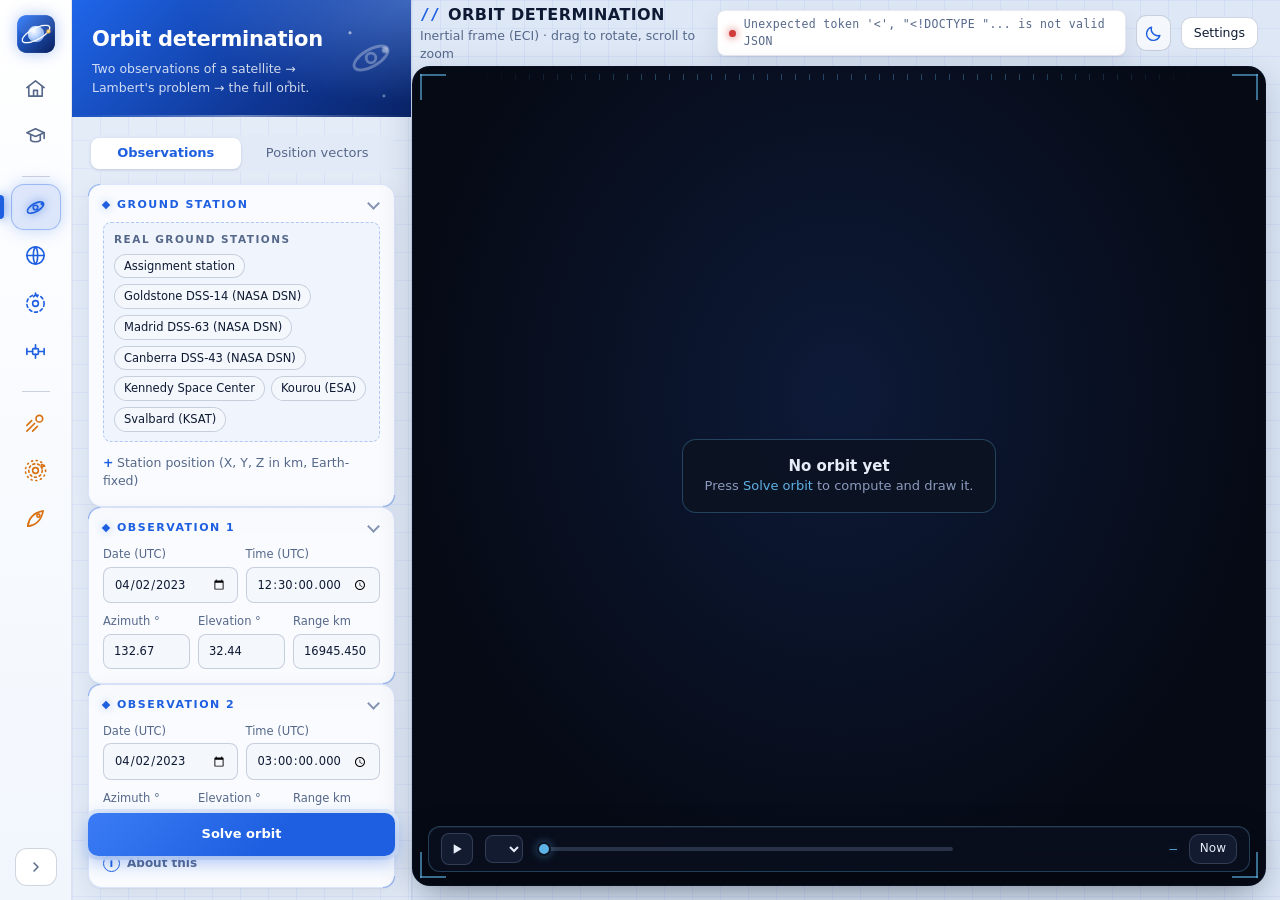
==== commit 45aa9d60: "Restructure into src/ and course/, bright redesign, landing page, shell v2, light/dark futuristic th" ====
--- a/web/index.html
+++ b/web/index.html
@@ -2,29 +2,39 @@
 <html lang="en">
 <head>
 <meta charset="utf-8">
+<meta name="google" content="notranslate">
 <meta name="viewport" content="width=device-width,initial-scale=1">
 <title>Lambert Studio</title>
+<link rel="icon" href="favicon.ico" sizes="any">
+<link rel="icon" type="image/png" href="icon.png">
+<script>
+  // Apply the saved theme before the first paint, so the page never flashes the wrong one.
+  try {
+    const want = new URLSearchParams(location.search).get('theme') || localStorage.getItem('ls-theme');   // ?theme=dark also works
+    document.documentElement.dataset.theme = want === 'dark' ? 'dark' : 'light';
+  }
+  catch (e) { document.documentElement.dataset.theme = 'light'; }
+</script>
 <link rel="stylesheet" href="css/studio.css">
+<link rel="stylesheet" href="css/futuristic.css">
 </head>
 <body>
 <div id="app">
 
-  <!-- ============ navigation: one labelled row, grouped by topic ============ -->
+  <!-- ============ navigation: icon sidebar, labels on hover ============ -->
   <nav class="rail" aria-label="Sections">
-    <div class="brand">Lambert Studio</div>
-    <button class="nav" data-view="learn" title="Short lessons, interactive diagrams and challenges">Learn</button>
+    <div class="brand"><img src="icon.png" alt=""></div>
+    <button class="nav" data-view="landing" data-label="Home" aria-label="Home" title="Back to the start page"><svg viewBox="0 0 24 24"><path d="M3 11l9-7 9 7"/><path d="M5 10v10h14V10"/><path d="M10 20v-6h4v6"/></svg></button>
+    <button class="nav" data-view="learn" data-label="Learn" aria-label="Learn" title="Short lessons, interactive diagrams and challenges"><svg viewBox="0 0 24 24"><path d="M3 8l9-4 9 4-9 4z"/><path d="M7 10.5V16c2.5 2 7.5 2 10 0v-5.5"/><path d="M21 8v6"/></svg></button>
     <span class="nav-group">Earth orbit</span>
-    <button class="nav active" data-view="orbit" title="Find a satellite's orbit from two ground-station sightings">Orbit determination</button>
-    <button class="nav" data-view="ground" title="Where the satellite is over the Earth, and where the station sees it">Ground track</button>
-    <button class="nav" data-view="maneuver" title="Change orbit with engine burns: Δv, propellant, time">Maneuvers</button>
-    <button class="nav" data-view="perturb" title="Add real forces (Earth's shape, Moon, Sun, air) and see the orbit drift">Orbit prediction</button>
-    <button class="nav" data-view="near" title="Real satellites from CelesTrak">Satellites</button>
+    <button class="nav active" data-view="orbit" data-label="Orbit determination" aria-label="Orbit determination" title="Find a satellite's orbit from two ground-station sightings"><svg viewBox="0 0 24 24"><circle cx="12" cy="12" r="2.4"/><ellipse cx="12" cy="12" rx="9.5" ry="4.2" transform="rotate(-30 12 12)"/><circle cx="19" cy="8" r="1" class="f"/></svg></button>
+    <button class="nav" data-view="ground" data-label="Ground track" aria-label="Ground track" title="Where the satellite is over the Earth, and where the station sees it"><svg viewBox="0 0 24 24"><circle cx="12" cy="12" r="9"/><path d="M3 12h18"/><path d="M12 3c3 3 3 15 0 18M12 3c-3 3-3 15 0 18"/></svg></button>
+    <button class="nav" data-view="maneuver" data-label="Maneuvers" aria-label="Maneuvers" title="Change orbit with engine burns: delta-v, propellant, time"><svg viewBox="0 0 24 24"><circle cx="12" cy="12" r="3"/><circle cx="12" cy="12" r="9" stroke-dasharray="3 3"/><path d="M12 3V1M12 3l-2 2M12 3l2 2"/></svg></button>
+    <button class="nav" data-view="near" data-label="Satellites" aria-label="Satellites" title="Real satellites from CelesTrak"><svg viewBox="0 0 24 24"><rect x="9" y="9" width="6" height="6" rx="1"/><path d="M9 12H3M15 12h6M3 9v6M21 9v6"/><path d="M12 9V5M12 15v4"/></svg></button>
     <span class="nav-group">Deep space</span>
-    <button class="nav" data-view="flybys" title="Upcoming asteroid close approaches from NASA/JPL">Asteroids</button>
-    <button class="nav" data-view="solar" title="Planets at their real positions">Solar system</button>
-    <button class="nav" data-view="mission" title="Plan a trip between planets, with or without gravity assists">Mission design</button>
-    <button class="nav" data-view="arrival" title="Capture at a giant planet and tour its moons">Arrival</button>
-    <button class="nav" data-view="lowthrust" title="Low-thrust spirals with ion engines">Ion engines</button>
+    <button class="nav" data-view="flybys" data-label="Asteroids" aria-label="Asteroids" title="Upcoming asteroid close approaches from NASA/JPL"><svg viewBox="0 0 24 24"><circle cx="16" cy="8" r="3.5"/><path d="M3 21l8-8M3 15l5-5M9 21l5-5"/></svg></button>
+    <button class="nav" data-view="solar" data-label="Solar system" aria-label="Solar system" title="Planets at their real positions"><svg viewBox="0 0 24 24"><circle cx="12" cy="12" r="3"/><circle cx="12" cy="12" r="7" stroke-dasharray="2 3"/><circle cx="12" cy="12" r="10.5" stroke-dasharray="1 4"/><circle cx="19" cy="7" r="1.2"/></svg></button>
+    <button class="nav" data-view="mission" data-label="Mission design" aria-label="Mission design" title="Plan a trip between planets, with or without gravity assists"><svg viewBox="0 0 24 24"><path d="M4 20c1-9 6-14 16-16-2 10-7 15-16 16z"/><circle cx="15" cy="9" r="1.6"/><path d="M4 20l4-1M4 20l1-4"/></svg></button>
   </nav>
 
   <!-- ============ control panel ============ -->
@@ -115,67 +125,13 @@
     <!-- LEARN -->
     <section class="ctl" data-for="learn" hidden>
       <h2>Learn</h2>
-      <p class="lede">Ten short lessons, each with something to play with, and challenges to try in the rest of the app.</p>
+      <p class="lede">Eight short lessons, each with something to play with, and challenges to try in the rest of the app.</p>
       <div class="learn-progress" id="learn-progress"></div>
       <h3>Lessons</h3>
       <div class="learn-lessons" id="learn-lessons"></div>
       <h3>Challenges <small>checked automatically as you use the app</small></h3>
       <div class="learn-challenges" id="learn-challenges"></div>
       <button class="ghost small" id="learn-reset">Reset progress</button>
-    </section>
-
-    <!-- ARRIVAL -->
-    <section class="ctl" data-for="arrival" hidden>
-      <h2>Arrival &amp; moon tours</h2>
-      <p class="lede">Get captured by a giant planet, then let its moons reshape the orbit, flyby after flyby, for free.</p>
-      <h3>Real missions</h3>
-      <div class="list" id="ar-presets"></div>
-      <h3>Or design your own</h3>
-      <div class="grid2">
-        <label>Planet<select id="ar-planet"><option>Jupiter</option><option>Saturn</option><option>Uranus</option></select></label>
-        <label>Goal<select id="ar-goal"><option value="orbit">Orbit a moon</option><option value="period">Shrink the orbit</option></select></label>
-      </div>
-      <label id="ar-target-l">Moon to orbit<select id="ar-target"></select></label>
-      <label id="ar-gp-l" hidden>Reach an orbit period of (days)<input id="ar-gp" value="20"></label>
-      <h3>Moons used for flybys</h3>
-      <div class="chips" id="ar-moons"></div>
-      <h3>Arrival and capture</h3>
-      <div class="grid2">
-        <label>Arrival speed v∞ (km/s)<input id="ar-vinf" value="5.5"></label>
-        <label>Capture closest approach (radii)<input id="ar-rp" value="8"></label>
-        <label>First orbit period (days)<input id="ar-period" value="250"></label>
-        <label>Raise closest approach to (radii)<input id="ar-raise" value="13" placeholder="none"></label>
-      </div>
-      <label>Tour time limit (years)<input id="ar-years" value="4"></label>
-      <button class="ghost small" id="ar-from-route" hidden></button>
-      <button class="primary" id="btn-tour">Plan the tour</button>
-      <div class="err" id="ar-err" hidden></div>
-      <p class="hint">Planar model: moons on circular orbits, one flyby at a time, timing between different moons idealised.
-        Moons are drawn 8× larger than scale so you can see them.</p>
-    </section>
-
-    <!-- LOW THRUST -->
-    <section class="ctl" data-for="lowthrust" hidden>
-      <h2>Ion engines</h2>
-      <p class="lede">A push about as strong as the weight of two sheets of paper, kept up for months, can outdo a rocket.</p>
-      <h3>Examples</h3>
-      <div class="list" id="lt-presets"></div>
-      <h3>Or try your own</h3>
-      <div class="seg small" id="lt-body">
-        <button class="on" data-b="Sun">Around the Sun (AU)</button>
-        <button data-b="Earth">Around Earth (altitude, km)</button>
-      </div>
-      <div class="grid2">
-        <label id="lt-r1-l">Start orbit<input id="lt-r1" value="1"></label>
-        <label id="lt-r2-l">Target orbit<input id="lt-r2" value="1.524"></label>
-        <label>Spacecraft mass (kg)<input id="lt-mass" value="1500"></label>
-        <label>Thrust (mN)<input id="lt-thrust" value="180"></label>
-        <label>Specific impulse Isp (s)<input id="lt-isp" value="3000"></label>
-      </div>
-      <button class="primary" id="btn-lt">Fly the spiral</button>
-      <div class="err" id="lt-err" hidden></div>
-      <p class="hint">Only the central body's gravity; thrust always along the direction of motion; no departure or
-        arrival spiral around planets. Chemical comparison: a Hohmann transfer with Isp 320 s.</p>
     </section>
 
     <!-- GROUND -->
@@ -221,64 +177,6 @@
       </div>
       <button class="primary" id="btn-mv">Plan maneuver</button>
       <div class="err" id="mv-err" hidden></div>
-    </section>
-
-    <!-- PERTURB -->
-    <section class="ctl" data-for="perturb" hidden>
-      <h2>Realistic orbit prediction</h2>
-      <p class="lede">Add the forces a real satellite feels, one by one, and see how its orbit drifts away from the ideal Kepler orbit.</p>
-      <div class="seg small" id="pt-source">
-        <button class="on" data-s="elements">Orbit below</button>
-        <button data-s="solution">My solved orbit</button>
-      </div>
-      <label>Example<select id="pt-preset"></select></label>
-      <div id="pt-elements">
-        <div class="grid2">
-          <label>Perigee altitude (km)<input id="pt-altp" value="415"></label>
-          <label>Apogee altitude (km)<input id="pt-alta" value="425"></label>
-        </div>
-        <div class="grid3">
-          <label>Incl. (°)<input id="pt-i" value="51.6"></label>
-          <label>RAAN (°)<input id="pt-raan" value="0"></label>
-          <label>Arg. per. (°)<input id="pt-argp" value="0"></label>
-        </div>
-      </div>
-      <h3>Forces <small>what pulls on the satellite</small></h3>
-      <label>Earth's gravity<select id="pt-grav">
-        <option value="0">Perfect sphere (Kepler only)</option>
-        <option value="2" selected>J2: equatorial bulge</option>
-        <option value="6">J2–J6: bulge + finer shape (EGM96)</option>
-        <option value="6t">J2–J6 + elliptical equator (C22/S22)</option></select></label>
-      <label class="switch"><input type="checkbox" id="pt-moon"><span></span>Moon's gravity (JPL DE440s)</label>
-      <label class="switch"><input type="checkbox" id="pt-sun"><span></span>Sun's gravity (JPL DE440s)</label>
-      <label class="switch"><input type="checkbox" id="pt-srp"><span></span>Sunlight pressure, with Earth's shadow</label>
-      <label>Atmosphere<select id="pt-atm">
-        <option value="">None</option>
-        <option value="exponential">Simple (fixed exponential, Vallado)</option>
-        <option value="msis" selected>NRLMSIS 2.1 (realistic, follows the Sun)</option></select></label>
-      <label id="pt-act-l">Solar activity<select id="pt-act">
-        <option value="low">Low: solar minimum (F10.7 = 70)</option>
-        <option value="moderate" selected>Moderate (F10.7 = 150)</option>
-        <option value="high">High: solar maximum (F10.7 = 250)</option>
-        <option value="actual">Measured on those dates (needs internet)</option></select></label>
-      <h3>Spacecraft</h3>
-      <details class="fold" id="pt-more">
-        <summary>Drag and sunlight values (Cd, Cr, area, mass)</summary>
-        <div class="grid2" id="pt-dragbox">
-          <label>Drag coefficient Cd<input id="pt-cd" value="2.2"></label>
-          <label>Reflectivity Cr<input id="pt-cr" value="1.3"></label>
-          <label>Area (m²)<input id="pt-area" value="1600"></label>
-          <label>Mass (kg)<input id="pt-mass" value="420000"></label>
-        </div>
-      </details>
-      <div class="grid2">
-        <label>Start date<input id="pt-date" type="date"></label>
-        <label>Duration (days)<input id="pt-days" value="10"></label>
-      </div>
-      <button class="primary" id="btn-pt">Propagate</button>
-      <p class="hint">SciPy DOP853 (8th-order Runge–Kutta). The full model costs about 8 s per simulated month for low orbits.
-        Gravity field: EGM96. Sun and Moon: NASA/JPL DE440s. Atmosphere: NRLMSIS 2.1 (US Naval Research Laboratory).</p>
-      <div class="err" id="pt-err" hidden></div>
     </section>
 
     <!-- NEAR -->
@@ -411,13 +309,23 @@
       <div class="top-right">
         <span class="fps" id="fps" hidden></span>
         <div class="status" id="status"><span class="dot"></span><span id="status-text">Ready</span></div>
+        <button class="theme-toggle" data-theme-toggle aria-label="Switch between the bright and the dark theme" aria-pressed="false">
+          <svg class="i-sun" viewBox="0 0 24 24"><circle cx="12" cy="12" r="4"/><path d="M12 2v2.5M12 19.5V22M2 12h2.5M19.5 12H22M4.9 4.9l1.8 1.8M17.3 17.3l1.8 1.8M4.9 19.1l1.8-1.8M17.3 6.7l1.8-1.8"/></svg>
+          <svg class="i-moon" viewBox="0 0 24 24"><path d="M20 14.5A8.5 8.5 0 019.5 4a8.5 8.5 0 1010.5 10.5z"/></svg>
+        </button>
         <button class="ghost small" id="btn-settings" title="Display settings and credits">Settings</button>
         <div class="menu" id="settings-menu" hidden>
+          <label>Graphics quality<select id="set-quality">
+            <option value="auto">Auto (follows the frame rate)</option>
+            <option value="max">Maximum (sharpest, needs a strong graphics card)</option>
+            <option value="smooth">Smooth (fastest)</option>
+          </select></label>
           <label class="switch"><input type="checkbox" data-set="bloom"><span></span>Glow effect (bloom)</label>
           <label class="switch"><input type="checkbox" data-set="milkyway"><span></span>Milky Way background</label>
+          <label class="switch"><input type="checkbox" data-set="fx"><span></span>Futuristic effects (HUD frame, motion, 3D tilt)</label>
           <label class="switch"><input type="checkbox" data-set="fps"><span></span>Show frame rate</label>
           <h3>Data &amp; credits</h3>
-          <p class="hint">Earth imagery: NASA Blue Marble &amp; Black Marble · Planet textures: Solar System Scope (CC BY 4.0) ·
+          <p class="hint">Earth imagery: NASA Blue Marble (8K), Black Marble &amp; cloud map · Moon: NASA Lunar Reconnaissance Orbiter (Scientific Visualization Studio, 8K) · Planet textures: Solar System Scope (CC BY 4.0) ·
             Planet &amp; Moon positions: NASA/JPL DE440s via Skyfield · Satellites: CelesTrak · Asteroids: NASA/JPL SBDB, CNEOS &amp; Horizons ·
             3D: Three.js · Charts: Plotly · Integrator: SciPy</p>
         </div>
@@ -444,14 +352,6 @@
       <div class="view" data-view="maneuver" hidden><div class="canvas" id="cv-maneuver"></div>
         <div class="hud right" id="hud-maneuver"></div>
         <div class="phase" id="mv-phase" hidden></div>
-      </div>
-      <div class="view" data-view="perturb" hidden>
-        <div class="split">
-          <div class="top"><div class="canvas" id="cv-perturb"></div><div class="hud right" id="hud-perturb"></div>
-            <div class="empty" id="empty-perturb"><div><b>Choose an orbit and press Propagate</b><br>Try the examples: each one shows a different effect.</div></div>
-          </div>
-          <div class="bottom"><div class="chart" id="ch-pt-alt"></div><div class="chart" id="ch-pt-ang"></div></div>
-        </div>
       </div>
       <div class="view" data-view="near" hidden><div class="canvas" id="cv-near"></div>
         <div class="hud right" id="hud-near"></div>
@@ -484,25 +384,6 @@
         </div>
       </div>
       <div class="view" data-view="learn" hidden><div class="learn-page" id="learn-page"></div></div>
-      <div class="view" data-view="arrival" hidden>
-        <div class="split">
-          <div class="top"><div class="canvas" id="cv-arrival"></div><div class="hud right wide" id="hud-arrival"></div>
-            <div class="legend" id="legend-arrival" style="bottom:12px"></div>
-            <div class="phase" id="ar-phase" hidden></div>
-            <div class="empty" id="empty-arrival"><div><b>Choose a tour</b><br>Start with JUICE: the first spacecraft that will orbit a moon of another planet.</div></div>
-          </div>
-          <div class="bottom"><div class="chart" id="ch-tisserand"></div><div class="chart story" id="arrival-story"></div></div>
-        </div>
-      </div>
-      <div class="view" data-view="lowthrust" hidden>
-        <div class="split">
-          <div class="top"><div class="canvas" id="cv-lowthrust"></div><div class="hud right wide" id="hud-lowthrust"></div>
-            <div class="phase" id="lt-phase" hidden></div>
-            <div class="empty" id="empty-lowthrust"><div><b>Choose an example</b><br>Start with Dawn, the ion-powered explorer of Vesta and Ceres.</div></div>
-          </div>
-          <div class="bottom"><div class="chart" id="ch-lt"></div><div class="chart story" id="lt-story"></div></div>
-        </div>
-      </div>
       <div class="tooltip" id="tooltip" hidden></div>
     </div>
 
@@ -572,6 +453,68 @@
 </div>
 
 <!-- report dialog -->
+<!-- ============ landing page ============ -->
+<div id="landing" hidden>
+  <div class="ld-wrap">
+    <div class="ld-text">
+      <div class="ld-grid" aria-hidden="true"></div>
+      <div class="ld-bar">
+        <img class="ld-logo" src="icon.png" alt="">
+        <span class="ld-ok"><i></i>SYSTEM READY</span>
+        <span class="ld-ver">LAMBERT STUDIO // v1.0</span>
+        <span class="ld-clock" id="ld-clock">UTC --</span>
+        <button class="theme-toggle" data-theme-toggle aria-label="Switch between the bright and the dark theme" aria-pressed="false">
+          <svg class="i-sun" viewBox="0 0 24 24"><circle cx="12" cy="12" r="4"/><path d="M12 2v2.5M12 19.5V22M2 12h2.5M19.5 12H22M4.9 4.9l1.8 1.8M17.3 17.3l1.8 1.8M4.9 19.1l1.8-1.8M17.3 6.7l1.8-1.8"/></svg>
+          <svg class="i-moon" viewBox="0 0 24 24"><path d="M20 14.5A8.5 8.5 0 019.5 4a8.5 8.5 0 1010.5 10.5z"/></svg>
+        </button>
+      </div>
+      <div class="ld-kicker"><b>&gt;</b> <span id="ld-kicker" data-text="ORBIT DETERMINATION · MISSION DESIGN"></span><em></em></div>
+      <h1>Lambert <span>Studio</span></h1>
+      <p class="ld-lede">Two sightings of a satellite give you its whole orbit. Two planets and a date give you the trip, using real positions from NASA/JPL.</p>
+      <div class="ld-cta">
+        <button class="primary ld-start" id="ld-start">Start exploring<svg viewBox="0 0 24 24"><path d="M5 12h14M13 6l6 6-6 6"/></svg></button>
+        <span class="ld-keys">or press <kbd>1</kbd>&ndash;<kbd>6</kbd></span>
+      </div>
+      <div class="ld-modules">
+        <button data-go="orbit"><i>01</i><b>Orbit determination</b><span>Two sightings &rarr; orbit</span></button>
+        <button data-go="mission"><i>02</i><b>Mission design</b><span>Transfers and flybys</span></button>
+        <button data-go="near"><i>03</i><b>Satellites</b><span>Live tracks, CelesTrak</span></button>
+        <button data-go="flybys"><i>04</i><b>Asteroids</b><span>Close approaches</span></button>
+        <button data-go="solar"><i>05</i><b>Solar system</b><span>Real planet positions</span></button>
+        <button data-go="learn"><i>06</i><b>Learn</b><span>Lessons and challenges</span></button>
+      </div>
+      <div class="ld-readout">
+        <div class="ld-rh"><span>SYSTEM READOUT</span><span class="ld-live"><i></i>LIVE</span></div>
+        <div class="ld-rcols">
+          <div>
+            <div class="ld-rt">DATA SOURCES</div>
+            <div class="ld-row"><span>JPL DE440s ephemeris</span><b id="src-eph" class="wait">CHECKING</b></div>
+            <div class="ld-row"><span>CelesTrak satellites</span><b id="src-celestrak" class="wait">CHECKING</b></div>
+            <div class="ld-row"><span>NASA/JPL asteroids</span><b id="src-jpl" class="wait">CHECKING</b></div>
+          </div>
+          <div>
+            <div class="ld-rt">CAPABILITIES</div>
+            <div class="ld-row"><span>Planets modelled</span><b data-count="8">0</b></div>
+            <div class="ld-row"><span>Satellite groups</span><b id="cap-groups" data-count="0">0</b></div>
+            <div class="ld-row"><span>Flybys per route</span><b data-count="4">0</b></div>
+          </div>
+        </div>
+        <i class="ld-scan"></i>
+      </div>
+    </div>
+    <div class="ld-hero">
+      <div id="cv-landing"></div>
+      <div class="ld-reticle" aria-hidden="true"><i class="r1"></i><i class="r2"></i><i class="r3"></i><i class="hx"></i><i class="vx"></i></div>
+      <div class="ld-tele" id="ld-tele" aria-label="Live orbit readout">
+        <div class="ld-tt"><span>ORBITS ON SCREEN</span><span class="ld-live"><i></i>LIVE</span></div>
+        <div id="ld-tele-rows"></div>
+      </div>
+      <div class="ld-chip">Live 3D &middot; NASA Blue Marble</div>
+      <div class="ld-credit">Earth imagery: NASA Blue Marble &amp; Black Marble</div>
+    </div>
+  </div>
+</div>
+
 <div class="modal" id="modal" hidden>
   <div class="dialog">
     <header><b>Results report</b><button class="icon" id="modal-close" title="Close">✕</button></header>
@@ -593,11 +536,11 @@
 <script src="vendor/post/UnrealBloomPass.js"></script>
 <script src="vendor/plotly.min.js"></script>
 <script src="js/core.js"></script>
+<script src="js/view_landing.js"></script>
 <script src="js/view_orbit.js"></script>
 <script src="js/orbit_uncertainty.js"></script>
 <script src="js/view_ground.js"></script>
 <script src="js/view_maneuver.js"></script>
-<script src="js/view_perturb.js"></script>
 <script src="js/view_near.js"></script>
 <script src="js/view_flybys.js"></script>
 <script src="js/view_solar.js"></script>
@@ -608,11 +551,11 @@
 <script src="js/nbody_check.js"></script>
 <script src="js/view_route.js"></script>
 <script src="js/view_mission.js"></script>
-<script src="js/view_arrival.js"></script>
-<script src="js/view_lowthrust.js"></script>
 <script src="js/learn_widgets.js"></script>
 <script src="js/view_learn.js"></script>
 <script src="js/suggest.js"></script>
+<script src="js/shell.js"></script>
+<script src="js/theme.js"></script>
 <script src="js/app.js"></script>
 </body>
 </html>
--- a/web/css/studio.css
+++ b/web/css/studio.css
@@ -1,4 +1,32 @@
 :root {
+  /* Bright interface */
+  --bg: #dce6f4;
+  --panel: #e9f0fa;
+  --surface: #f4f7fc;
+  --surface-2: #e3eaf7;
+  --line: rgba(20, 45, 95, 0.10);
+  --line-2: rgba(20, 45, 95, 0.20);
+  --text: #0e1a33;
+  --soft: #34435f;
+  --muted: #56688a;
+  --faint: #8493b0;
+  --accent: #1d5fe0;
+  --accent-hi: #3b7bf5;
+  --accent-2: #d96f0e;
+  --ok: #178a58;
+  --danger: #d03c3c;
+  --glass: rgba(255, 255, 255, 0.94);
+  --r: 8px;
+  --radius: 14px;
+  --shadow: 0 1px 2px rgba(15, 35, 80, .06), 0 8px 24px rgba(15, 35, 80, .08);
+  --font: "Segoe UI Variable Text", "Segoe UI", system-ui, -apple-system, Roboto, Helvetica, Arial, sans-serif;
+  --mono: "Cascadia Mono", Consolas, ui-monospace, Menlo, monospace;
+  color-scheme: light;
+}
+
+/* Everything drawn over space (3D views, charts, playback, the time bar)
+   keeps the dark palette: a window into space inside the bright frame. */
+.viewport, .timebar, .player, .tooltip {
   --bg: #070b16;
   --panel: #0c1322;
   --surface: #121b2f;
@@ -6,17 +34,18 @@
   --line: rgba(148, 170, 210, 0.14);
   --line-2: rgba(148, 170, 210, 0.24);
   --text: #e7edf8;
+  --soft: #b4c1dc;
   --muted: #8b9bbd;
   --faint: #5d6c8c;
   --accent: #5eb3e6;
+  --accent-hi: #7dd6fc;
   --accent-2: #eea55a;
   --ok: #7fcf9f;
   --danger: #e56f6f;
   --glass: rgba(12, 19, 34, 0.92);
-  --radius: 10px;
-  --font: "Segoe UI Variable Text", "Segoe UI", system-ui, -apple-system, Roboto, Helvetica, Arial, sans-serif;
-  --mono: "Cascadia Mono", Consolas, ui-monospace, Menlo, monospace;
+  --shadow: none;
   color-scheme: dark;
+  color: var(--text);
 }
 
 * { box-sizing: border-box; }
@@ -25,19 +54,27 @@
 [hidden] { display: none !important; }
 button, input, select { font: inherit; color: inherit; }
 
-#app { display: grid; grid-template-columns: 76px 330px 1fr; height: 100vh; }
-
-/* ---------------- rail ---------------- */
-.rail { background: var(--panel); border-right: 1px solid var(--line);
-  display: flex; flex-direction: column; align-items: center; padding: 14px 0; gap: 4px; overflow-y: auto; }
-.brand { margin-bottom: 14px; }
-.nav { width: 64px; padding: 9px 0 7px; border: 0; background: transparent; border-radius: var(--r);
-  color: var(--muted); cursor: pointer; display: flex; flex-direction: column; align-items: center;
-  gap: 4px; font-size: 10.5px; letter-spacing: .2px; transition: background .15s, color .15s; }
-.nav svg { width: 22px; height: 22px; fill: none; stroke: currentColor; stroke-width: 1.6; }
-.nav svg .fill { fill: currentColor; }
-.nav:hover { background: rgba(255,255,255,.04); color: var(--text); }
-.nav.active { background: rgba(94,179,230,.12); color: var(--accent); }
+#app { display: grid; grid-template-columns: 72px 340px 1fr; height: 100vh; }
+
+/* ---------------- icon sidebar ---------------- */
+.rail { background: var(--panel); border-right: 1px solid var(--line); position: relative; z-index: 6;
+  display: flex; flex-direction: column; align-items: center; padding: 14px 0; gap: 4px; }
+.brand { width: 40px; height: 40px; margin-bottom: 10px; display: grid; place-items: center; }
+.brand img { width: 40px; height: 40px; }
+.nav { position: relative; width: 48px; height: 44px; border: 0; background: transparent; border-radius: 12px;
+  color: var(--muted); cursor: pointer; display: grid; place-items: center; transition: background .15s, color .15s; }
+.nav svg { width: 23px; height: 23px; fill: none; stroke: currentColor; stroke-width: 1.7;
+  stroke-linecap: round; stroke-linejoin: round; }
+.nav:hover { background: var(--surface); color: var(--text); }
+.nav.active { background: rgba(29, 95, 224, .11); color: var(--accent); }
+.nav.active::before { content: ""; position: absolute; left: -12px; top: 10px; bottom: 10px; width: 4px;
+  border-radius: 0 4px 4px 0; background: var(--accent); }
+.nav::after { content: attr(data-label); position: absolute; left: 58px; top: 50%; transform: translate(-4px, -50%);
+  background: #0e1a33; color: #fff; font-size: 12px; font-weight: 500; white-space: nowrap; padding: 6px 10px;
+  border-radius: 8px; opacity: 0; pointer-events: none; transition: opacity .12s, transform .12s; z-index: 50; }
+.nav:hover::after, .nav:focus-visible::after { opacity: 1; transform: translate(0, -50%); }
+.nav-group { width: 28px; height: 1px; background: var(--line-2); margin: 8px 0 6px; font-size: 0; overflow: hidden; }
+.nav-spacer { flex: 1; }
 
 /* ---------------- panel ---------------- */
 .panel { background: var(--panel); border-right: 1px solid var(--line); overflow-y: auto;
@@ -190,7 +227,7 @@
 
 /* mission: wider HUD with explanations, route story and diagrams */
 .hud.wide { width: 330px; max-height: calc(100% - 96px); overflow-y: auto; }
-.hud .box p { margin: 0 0 7px; font-size: 12.5px; line-height: 1.5; color: #c9d4ea; }
+.hud .box p { margin: 0 0 7px; font-size: 12.5px; line-height: 1.5; color: var(--soft); }
 .hud .box p:last-child { margin-bottom: 0; }
 .hud .box p b, .story b { color: var(--text); }
 .topview { width: 100%; height: auto; display: block; background: #070b16; border-radius: var(--r);
@@ -199,7 +236,7 @@
 .story h4 { margin: 0 0 10px; font-size: 10.5px; text-transform: uppercase; letter-spacing: 1px; color: var(--accent); }
 .how { display: grid; grid-template-columns: 150px 1fr; gap: 12px; align-items: center; margin-bottom: 14px;
   padding-bottom: 12px; border-bottom: 1px solid var(--line); }
-.how p { margin: 0; font-size: 12.5px; line-height: 1.5; color: #c9d4ea; }
+.how p { margin: 0; font-size: 12.5px; line-height: 1.5; color: var(--soft); }
 .timeline { position: relative; margin-left: 8px; padding-left: 18px; border-left: 2px solid var(--line-2); }
 .ev { position: relative; margin-bottom: 14px; }
 .ev::before { content: ""; position: absolute; left: -25px; top: 3px; width: 10px; height: 10px; border-radius: 50%;
@@ -209,7 +246,7 @@
 .ev.leg p { color: var(--muted); }
 .ev .when { font-size: 11px; color: var(--muted); font-variant-numeric: tabular-nums; }
 .ev .what { font-weight: 600; margin: 1px 0 3px; }
-.ev p { margin: 0; font-size: 12.5px; line-height: 1.5; color: #c9d4ea; }
+.ev p { margin: 0; font-size: 12.5px; line-height: 1.5; color: var(--soft); }
 .verdict { font-size: 15px; font-weight: 600; margin-bottom: 4px; }
 .verdict.good { color: var(--ok); }
 .verdict.bad { color: var(--accent-2); }
@@ -270,7 +307,7 @@
   border-radius: var(--r); padding: 14px 18px; box-shadow: 0 18px 50px rgba(0,0,0,.45); animation: pin .35s ease-out; }
 .p-event .k { font-size: 10.5px; letter-spacing: 1.4px; text-transform: uppercase; color: var(--c, var(--accent)); font-weight: 600; }
 .p-event .t { font-size: 17px; font-weight: 600; margin: 3px 0 6px; }
-.p-event p { margin: 0; font-size: 13px; line-height: 1.55; color: #c9d4ea; }
+.p-event p { margin: 0; font-size: 13px; line-height: 1.55; color: var(--soft); }
 .p-event p b { color: var(--text); }
 @keyframes pin { from { opacity: 0; transform: translate(-50%, -8px); } to { opacity: 1; transform: translate(-50%, 0); } }
 .p-bar { position: absolute; left: 20px; right: 20px; bottom: 18px; height: 58px; display: flex; align-items: center; gap: 14px;
@@ -313,7 +350,7 @@
   font-weight: 700; border: 1.5px solid currentColor; }
 .fx-steps .on .n { background: var(--ok); color: #04121c; border-color: var(--ok); }
 .fx-steps b { font-size: 13px; }
-.fx-steps p { margin: 5px 0 0; font-size: 13px; line-height: 1.55; color: #c9d4ea; animation: pin2 .35s ease-out; }
+.fx-steps p { margin: 5px 0 0; font-size: 13px; line-height: 1.55; color: var(--soft); animation: pin2 .35s ease-out; }
 .fx-steps p b { color: var(--text); font-size: inherit; }
 @keyframes pin2 { from { opacity: 0; transform: translateY(-4px); } to { opacity: 1; transform: none; } }
 .fx-side { position: absolute; right: 20px; top: 110px; width: 300px; display: flex; flex-direction: column; gap: 10px; }
@@ -342,7 +379,7 @@
 details.advanced[open] summary { color: var(--text); }
 #r-suggest { display: flex; flex-direction: column; gap: 8px; }
 .why { background: rgba(127,207,159,.07); border: 1px solid rgba(127,207,159,.35); border-radius: var(--r); padding: 10px 12px;
-  font-size: 12.5px; line-height: 1.55; color: #c9d4ea; }
+  font-size: 12.5px; line-height: 1.55; color: var(--soft); }
 .why b { color: var(--text); }
 .why .t { font-size: 10.5px; letter-spacing: 1px; text-transform: uppercase; color: var(--ok); font-weight: 600; margin-bottom: 4px; }
 .lesson { font-size: 12.8px; line-height: 1.6; display: flex; flex-direction: column; gap: 4px; }
@@ -356,7 +393,7 @@
   border-radius: 0 var(--r) var(--r) 0; }
 .lesson .glossary { margin-top: 8px; font-size: 11.5px; color: var(--muted); border-top: 1px solid var(--line); padding-top: 7px; }
 .searching { display: flex; gap: 12px; align-items: flex-start; padding: 12px; border: 1px solid var(--line); border-radius: var(--r);
-  background: var(--surface); font-size: 12.5px; line-height: 1.55; color: #c9d4ea; }
+  background: var(--surface); font-size: 12.5px; line-height: 1.55; color: var(--soft); }
 .searching b { color: var(--text); }
 .searching p { margin: 4px 0 0; }
 .searching .spin { flex: none; width: 18px; height: 18px; margin-top: 2px; border-radius: 50%; border: 2px solid var(--line-2);
@@ -375,7 +412,7 @@
 .sg-badges span.fast { background: rgba(238,165,90,.15); color: var(--accent-2); }
 .sg-stats { display: grid; grid-template-columns: repeat(3, minmax(0, 1fr)); gap: 4px; font-size: 11.5px; color: var(--muted); }
 .sg-stats b { display: block; color: var(--text); font-size: 13px; font-variant-numeric: tabular-nums; }
-.sg-win { font-size: 11.5px; color: #c9d4ea; }
+.sg-win { font-size: 11.5px; color: var(--soft); }
 .sg-win b { color: var(--text); }
 .whynot { font-size: 11.5px; color: var(--muted); display: grid; gap: 3px; }
 .whynot b { color: var(--text); font-weight: 600; }
@@ -385,7 +422,7 @@
   border-radius: var(--r); background: rgba(94,179,230,.035); }
 .sg-title { font-size: 10.5px; text-transform: uppercase; letter-spacing: .9px; color: var(--muted); font-weight: 600; }
 .suggest .chips button { font-size: 11.5px; padding: 3px 9px; }
-.sg-note { margin: 0; font-size: 11.5px; line-height: 1.5; color: #c9d4ea; }
+.sg-note { margin: 0; font-size: 11.5px; line-height: 1.5; color: var(--soft); }
 .sg-note b { color: var(--text); }
 
 /* maneuver: comparison rows */
@@ -443,7 +480,7 @@
   display: grid; grid-template-columns: 1fr 1.1fr; gap: 12px; background: var(--glass); border: 1px solid var(--line);
   border-radius: var(--radius); padding: 12px 14px; z-index: 2; }
 .mc-panel h4 { margin: 0 0 6px; font-size: 10.5px; text-transform: uppercase; letter-spacing: 1px; color: #ea7f7f; }
-.mc-text { overflow-y: auto; font-size: 12.3px; line-height: 1.5; color: #c9d4ea; padding-right: 4px; }
+.mc-text { overflow-y: auto; font-size: 12.3px; line-height: 1.5; color: var(--soft); padding-right: 4px; }
 .mc-text p { margin: 0 0 7px; }
 .mc-text b { color: var(--text); }
 .mc-chart { min-height: 0; }
@@ -453,10 +490,6 @@
 .mc-bars i { display: block; height: 6px; border-radius: 3px; background: #ea7f7f; }
 .mc-bars b { text-align: right; font-variant-numeric: tabular-nums; font-weight: 600; }
 
-/* ion engines */
-.lt-bar { height: 7px; border-radius: 4px; background: var(--surface-2); margin-top: 7px; overflow: hidden; }
-.lt-bar i { display: block; height: 100%; border-radius: 4px; }
-
 /* launch vehicles */
 .lv-table { display: grid; gap: 2px; font-size: 11.5px; }
 .lv-table .lv { display: flex; justify-content: space-between; gap: 8px; color: var(--faint); }
@@ -468,7 +501,7 @@
 
 /* ---------------- Learn ---------------- */
 .learn-page { position: absolute; inset: 0 0 64px 0; overflow-y: auto; padding: 22px 28px 40px; }
-.lesson { max-width: 860px; margin: 0 auto; font-size: 14.5px; line-height: 1.65; color: #c9d4ea; }
+.lesson { max-width: 860px; margin: 0 auto; font-size: 14.5px; line-height: 1.65; color: var(--soft); }
 .lesson .kicker { font-size: 11px; letter-spacing: 1.4px; text-transform: uppercase; color: var(--accent); font-weight: 600; }
 .lesson h1 { font-size: 26px; line-height: 1.2; margin: 4px 0 10px; color: var(--text); text-wrap: balance; }
 .lesson h2 { font-size: 15px; margin: 26px 0 8px; color: var(--text); }
@@ -490,7 +523,7 @@
 .quiz .opt:hover { border-color: var(--accent); }
 .quiz .opt.right { border-color: var(--ok); background: rgba(127,207,159,.12); }
 .quiz .opt.wrong { border-color: var(--danger); background: rgba(229,111,111,.1); }
-.quiz .why { margin: 8px 0 0; font-size: 13px; color: #c9d4ea; }
+.quiz .why { margin: 8px 0 0; font-size: 13px; color: var(--soft); }
 .lesson-nav { display: flex; justify-content: space-between; gap: 12px; margin-top: 26px; }
 .learn-progress .lp { height: 6px; border-radius: 3px; background: var(--surface-2); overflow: hidden; }
 .learn-progress .lp i { display: block; height: 100%; background: var(--accent); }
@@ -510,7 +543,7 @@
 .learn-challenges .ch.done { border-style: solid; border-color: rgba(127,207,159,.45); background: rgba(127,207,159,.06); }
 .learn-challenges .ch i { font-style: normal; flex: none; }
 .learn-challenges .ch b { display: block; color: var(--text); font-weight: 600; }
-.learn-challenges .ch small { display: block; color: #c9d4ea; line-height: 1.45; }
+.learn-challenges .ch small { display: block; color: var(--soft); line-height: 1.45; }
 .learn-challenges .ch em { display: block; color: var(--muted); font-size: 11px; margin-top: 2px; }
 .ch-toast { position: fixed; right: 22px; bottom: 90px; z-index: 80; background: rgba(12,19,34,.96); border: 1px solid var(--ok);
   border-radius: var(--r); padding: 12px 16px; display: grid; gap: 2px; box-shadow: 0 16px 40px rgba(0,0,0,.5); animation: pin2 .35s ease-out; }
@@ -525,7 +558,7 @@
 .lw-stage { background: #060a14; border-radius: var(--r); overflow: hidden; display: flex; justify-content: center; }
 .lw-svg { display: block; width: 100%; max-width: 620px; height: auto; font-family: var(--font); }
 .lw.wide .lw-svg { max-width: 820px; }
-.lw-readout { font-size: 13px; line-height: 1.55; color: #c9d4ea; }
+.lw-readout { font-size: 13px; line-height: 1.55; color: var(--soft); }
 .lw-readout .good { color: var(--ok); }
 .lw-readout .bad { color: var(--danger); }
 
@@ -543,155 +576,102 @@
 .nbody .kv { font-size: 11.5px; }
 
 /* =====================================================================
-   Interface theme. Flat surfaces, square corners, one accent colour for
-   "selected / active", a labelled top menu, no decorative animation.
-   Data colours inside charts and 3D scenes are left as they are.
+   Bright theme. White interface, one blue accent, soft rounded cards.
+   The 3D views, charts and playback stay dark (see the palette at the
+   top): a window into space inside a bright frame.
    ===================================================================== */
-:root {
-  --bg: #0c0d10;
-  --panel: #111215;
-  --surface: #17181c;
-  --surface-2: #1f2126;
-  --line: #24262c;
-  --line-2: #34373e;
-  --text: #ececee;
-  --muted: #9a9ca4;
-  --faint: #6b6e76;
-  --accent: #5eb3e6;
-  --accent-2: #eea55a;
-  --ok: #7fcf9f;
-  --danger: #e56f6f;
-  --glass: rgba(17, 18, 21, 0.94);
-  --radius: 3px;
-  --r: 3px;
-}
 html, body { font-size: 13px; -webkit-font-smoothing: antialiased; }
-
-/* ---- layout: menu across the top, controls on the left, view on the right ---- */
-#app { grid-template-columns: 320px minmax(0, 1fr); grid-template-rows: 44px minmax(0, 1fr); }
-.rail { grid-column: 1 / -1; flex-direction: row; align-items: stretch; padding: 0 12px; gap: 0;
-  background: var(--bg); border-right: 0; border-bottom: 1px solid var(--line); overflow-x: auto; overflow-y: hidden; }
-.rail::-webkit-scrollbar { height: 0; }
-.brand { align-self: center; margin: 0 22px 0 6px; font-weight: 600; font-size: 13.5px; white-space: nowrap; color: var(--text); }
-.nav { width: auto; height: auto; padding: 0 11px; border-radius: 0; flex-direction: row; gap: 0; white-space: nowrap;
-  font-size: 13px; letter-spacing: 0; color: var(--muted); background: transparent; border-bottom: 2px solid transparent; }
-.nav:hover { background: transparent; color: var(--text); }
-.nav.active { background: transparent; color: var(--text); border-bottom-color: var(--accent); }
-.nav-group { align-self: center; margin-left: 14px; padding: 2px 6px 2px 14px; border-left: 1px solid var(--line);
-  font-size: 11.5px; color: var(--faint); white-space: nowrap; }
-@media (max-width: 1450px) { .nav-group { font-size: 0; padding: 0; margin-left: 10px; height: 18px; } }
-
-.panel { background: var(--panel); border-right: 1px solid var(--line); padding: 20px 20px 32px; }
+.stage { background: var(--bg); }
+.panel { background: var(--panel); border-right: 1px solid var(--line); padding: 24px 20px 32px; }
+.panel::-webkit-scrollbar { width: 8px; }
+.panel::-webkit-scrollbar-thumb { background: var(--surface-2); border-radius: 8px; }
 .ctl { gap: 12px; }
-h2 { font-size: 17px; font-weight: 600; letter-spacing: 0; }
-.lede { color: var(--muted); }
-.panel h3 { text-transform: none; letter-spacing: 0; font-size: 12px; font-weight: 600; color: var(--text);
-  margin: 10px 0 0; padding-top: 14px; border-top: 1px solid var(--line); }
-.panel h3 small { color: var(--faint); font-weight: 400; }
-.hint { color: var(--faint); }
-label { color: var(--muted); font-size: 12px; }
-
-.topbar { height: 48px; background: var(--bg); border-bottom: 1px solid var(--line); padding: 0 20px; }
-.title { font-weight: 600; font-size: 14px; }
-.subtitle { color: var(--muted); }
-.status { background: transparent; border: 0; padding: 0; color: var(--muted); }
-.status .dot { width: 6px; height: 6px; }
-.viewport { background: #060709; }
+h2 { font-size: 21px; font-weight: 650; letter-spacing: -.3px; }
+.lede { color: var(--muted); font-size: 13px; }
+.panel h3 { margin: 12px 0 0; }
+.topbar { height: 66px; background: transparent; border: 0; padding: 0 22px 0 8px; }
+.title { font-size: 19px; font-weight: 650; letter-spacing: -.2px; }
+.subtitle { color: var(--muted); font-size: 12.5px; margin-top: 1px; }
+.status { background: #fff; border: 1px solid var(--line); box-shadow: var(--shadow); }
+.viewport { margin: 0 14px 14px 0; border-radius: 18px; border: 1px solid rgba(20, 45, 95, .18);
+  box-shadow: 0 12px 34px rgba(15, 35, 80, .20); background: radial-gradient(ellipse at 50% 40%, #0d1630 0%, #070b16 72%); }
+.timebar { left: 16px; right: 30px; bottom: 28px; border-radius: 12px; }
 
 /* ---- inputs and buttons ---- */
-input, select { background: var(--bg); border: 1px solid var(--line-2); border-radius: var(--r); padding: 7px 9px; }
-input:hover, select:hover { border-color: #464a52; }
-input:focus, select:focus { border-color: var(--accent); box-shadow: none; }
-button.primary { background: var(--text); color: #0c0d10; font-weight: 600; border-radius: var(--r); }
-button.primary:hover { background: #fff; }
-button.ghost { background: transparent; border: 1px solid var(--line-2); border-radius: var(--r); }
-button.ghost:hover { background: var(--surface); border-color: #464a52; }
-button.icon { background: transparent; border: 1px solid var(--line-2); border-radius: var(--r); }
-button.play-mission { background: var(--text); color: #0c0d10; font-weight: 600; border-radius: var(--r); }
-button.play-mission:hover { background: #fff; filter: none; }
-
-/* segmented choices become plain tabs with an underline */
-.seg { background: transparent; border: 0; border-bottom: 1px solid var(--line); border-radius: 0; padding: 0; gap: 0; }
-.seg button { border-radius: 0; padding: 7px 10px; margin-bottom: -1px; border-bottom: 2px solid transparent; color: var(--muted); }
+input, select { background: #fff; border: 1px solid var(--line-2); border-radius: var(--r); padding: 8px 10px; }
+.viewport input, .viewport select, .timebar select { background: var(--surface); }
+input:hover, select:hover { border-color: rgba(20, 45, 95, .34); }
+input:focus, select:focus { border-color: var(--accent); box-shadow: 0 0 0 3px rgba(29, 95, 224, .16); }
+.viewport input:focus, .viewport select:focus { box-shadow: 0 0 0 3px rgba(94, 179, 230, .18); }
+button.primary { background: var(--accent); color: #fff; font-weight: 600; border-radius: 10px; padding: 10px 16px;
+  box-shadow: 0 2px 8px rgba(29, 95, 224, .28); }
+button.primary:hover { background: var(--accent-hi); }
+button.ghost { background: #fff; border: 1px solid var(--line-2); border-radius: 10px; color: var(--text); }
+button.ghost:hover { border-color: var(--accent); color: var(--accent); }
+.viewport button.ghost, .viewport button.icon { background: var(--surface); color: var(--text); }
+.viewport button.ghost:hover { color: var(--text); }
+button.icon { border-radius: 8px; }
+button.play-mission { border-radius: 10px; font-weight: 700; }
+
+.seg { background: var(--surface-2); border: 0; border-radius: 10px; padding: 3px; gap: 2px; }
+.seg button { border-radius: 8px; color: var(--muted); font-weight: 500; }
 .seg button:hover { color: var(--text); }
-.seg button.on { background: transparent; color: var(--text); border-bottom-color: var(--accent); box-shadow: none; }
-
-/* on/off switches become checkboxes */
-.switch span { width: 15px; height: 15px; border-radius: 2px; background: var(--bg); border: 1px solid var(--line-2); }
-.switch span::after { left: 4px; top: 1px; width: 4px; height: 8px; border-radius: 0; background: none;
-  border: solid #0c0d10; border-width: 0 2px 2px 0; transform: rotate(45deg); opacity: 0; transition: none; }
+.seg button.on { background: #fff; color: var(--accent); font-weight: 600; box-shadow: 0 1px 3px rgba(15, 35, 80, .16); }
+.viewport .seg button.on { background: var(--panel); box-shadow: none; }
+
+.switch span { background: var(--surface-2); border: 1px solid var(--line-2); }
 .switch input:checked + span { background: var(--accent); border-color: var(--accent); }
-.switch input:checked + span::after { opacity: 1; transform: rotate(45deg); background: none; }
-
-/* quick-pick values: small rectangular buttons, not pills */
-.chips { gap: 5px; }
-.chips button { border-radius: var(--r); background: transparent; border: 1px solid var(--line-2); padding: 4px 9px; font-size: 12px; }
-.chips button:hover { border-color: #464a52; background: var(--surface); }
-.chips button.on { border-color: var(--accent); color: var(--text); }
-.suggest { background: transparent; border: 0; border-left: 2px solid var(--line-2); border-radius: 0; padding: 2px 0 2px 10px; }
-.sg-title, .lesson h5, .p-event .k, .why .t, .mc-panel h4, .lesson .kicker, .cam-helpbox b, .p-kicker {
-  text-transform: none; letter-spacing: 0; font-size: 12px; font-weight: 600; color: var(--muted); }
-
-/* lists of examples: one outlined row each, the chosen one marked on the left */
-.card, .preset, .fly, details.advanced, .sg-card, .lesson-btn, .learn-challenges .ch, .quiz .q, .try, .lw {
-  background: transparent; border: 1px solid var(--line); border-radius: var(--r); }
-.preset:hover, .fly:hover, .lesson-btn:hover { background: var(--surface); border-color: var(--line); }
-.preset.on, .fly.on, .lesson-btn.on { background: var(--surface); border-color: var(--line-2); box-shadow: inset 2px 0 0 var(--accent); }
-.fly .d { color: var(--text); }
-.badge { border-radius: 2px; background: transparent; border: 1px solid var(--line-2); color: var(--muted); }
-.badge.ok { background: transparent; border-color: rgba(127,207,159,.45); color: var(--ok); }
-.badge.warn { background: transparent; border-color: rgba(238,165,90,.45); color: var(--accent-2); }
-.why { background: var(--surface); border: 0; border-left: 2px solid var(--ok); border-radius: 0; }
-
-/* ---- panels over the 3D views: solid, outlined, no blur ---- */
-.hud .box, .legend, .p-tele .box, .fx-side .box, .fx-steps > div, .menu, .tooltip, .phase, .p-event, .p-bar,
-.cam-helpbox, .mc-panel, .ch-toast {
-  background: var(--glass); border: 1px solid var(--line); border-radius: var(--r); box-shadow: none;
-  backdrop-filter: none; -webkit-backdrop-filter: none; }
-.hud .box h4, .story h4, .p-tele h4, .fx-side h4 { text-transform: none; letter-spacing: 0; font-size: 12px;
-  font-weight: 600; color: var(--muted); }
-.hud .box p, .story p, .how p, .ev p, .p-event p, .fx-steps p, .lw-readout { color: #c8cad0; }
-.camtools .seg.mini { background: var(--glass); border: 1px solid var(--line); }
-.camtools .seg.mini button { padding: 4px 10px; margin-bottom: 0; border-bottom: 0; }
-.camtools .seg.mini button.on { background: var(--surface-2); }
-.cam-btn, .camtools select, .cam-speed { background: var(--glass); border: 1px solid var(--line); border-radius: var(--r); }
-.chart, .split .top { background: var(--panel); border: 1px solid var(--line); border-radius: var(--r); }
-.empty > div { background: var(--panel); border: 1px solid var(--line); border-radius: var(--r); padding: 14px 18px;
-  max-width: 440px; text-align: center; }
-.modal { border-radius: var(--r); box-shadow: none; border: 1px solid var(--line-2); }
-.lw-stage { background: #08090b; }
-
-/* progress bars and markers: flat */
-.p-meter i, .p-fill, .fx-prog i, .learn-progress .lp i, .fb i { background: var(--accent); opacity: 1; }
-.fx-steps > div.on { border-color: var(--line-2); box-shadow: inset 2px 0 0 var(--ok); }
-.fx .p-actions .go { background: var(--text); color: #0c0d10; font-weight: 600; border-radius: var(--r); }
-
-/* no decorative entrance animations */
-.p-event, .fx, .fx-steps p, .ch-toast { animation: none; }
-
-/* 3D labels: step aside when they would overlap a label or a panel */
-.lbl { border-radius: 2px; background: rgba(12,13,16,.72); transition: opacity .15s; }
-.lbl.hid { opacity: 0; }
-.phase { left: 12px; top: 54px; transform: none; padding: 6px 12px; max-width: calc(100% - 300px);
-  white-space: nowrap; overflow: hidden; text-overflow: ellipsis; }
-
-/* scrollbars */
-.panel::-webkit-scrollbar, .hud.wide::-webkit-scrollbar, .story::-webkit-scrollbar { width: 6px; }
-.panel::-webkit-scrollbar-thumb, .hud.wide::-webkit-scrollbar-thumb, .story::-webkit-scrollbar-thumb {
-  background: var(--surface-2); border-radius: 0; }
-.legend:empty { display: none; }
-
-/* ---- results panels: wide enough for their values, a fade where more is below ---- */
+.switch input:checked + span::after { background: #fff; }
+.viewport .switch input:checked + span::after { background: #04121c; }
+
+.chips button { background: #fff; border-radius: 999px; }
+.viewport .chips button { background: var(--surface); }
+.chips button:hover { background: var(--surface); }
+.chips button.on { border-color: var(--accent); background: rgba(29, 95, 224, .08); color: var(--accent); }
+.viewport .chips button.on { background: rgba(94, 179, 230, .12); }
+
+.card, .preset, .fly, .sg-card { background: #fff; border-radius: 12px; }
+.viewport .card, .viewport .preset, .viewport .fly, .viewport .sg-card { background: var(--surface); }
+.preset:hover, .fly:hover, .sg-card:hover { border-color: rgba(29, 95, 224, .45); box-shadow: var(--shadow); }
+.preset.on, .fly.on, .sg-card.on { background: rgba(29, 95, 224, .06); border-color: var(--accent); }
+.viewport .preset.on, .viewport .fly.on, .viewport .sg-card.on { background: var(--surface-2); }
+.fly .d { color: var(--accent-2); }
+.badge { background: rgba(29, 95, 224, .10); }
+.badge.ok { background: rgba(23, 138, 88, .12); }
+.badge.warn { background: rgba(217, 111, 14, .12); }
+.why { background: rgba(23, 138, 88, .07); border-color: rgba(23, 138, 88, .30); }
+.suggest { background: rgba(29, 95, 224, .04); border-color: rgba(29, 95, 224, .30); }
+.err { background: rgba(208, 60, 60, .08); border-color: rgba(208, 60, 60, .35); color: #8e2020; }
+.searching { background: var(--surface); }
+.lesson .analogy { background: rgba(217, 111, 14, .07); }
+
+.menu { background: #fff; border-radius: 14px; box-shadow: 0 18px 50px rgba(15, 35, 80, .22); }
+.dialog { border-radius: 16px; background: #fff; }
+.modal { background: rgba(14, 26, 51, .55); }
+
+/* ---- panels over the 3D views ---- */
+.hud .box, .legend, .p-tele .box, .fx-side .box, .fx-steps > div, .phase, .p-event, .p-bar, .cam-helpbox, .mc-panel, .ch-toast { -webkit- }
+.hud .box { border-radius: 14px; }
 .hud { width: 300px; }
 .hud.wide { width: 340px; }
+.chart, .split .top { border-radius: 14px; }
+.empty > div { background: var(--glass); border: 1px solid var(--line); border-radius: 14px; padding: 16px 22px;
+  max-width: 440px; text-align: center; }
+.lw-stage { background: #060a14; }
+.lbl { border-radius: 4px; }
+.lbl.hid { visibility: hidden; }
+.phase { left: 12px; top: 54px; transform: none; padding: 6px 12px; max-width: calc(100% - 300px);
+  white-space: nowrap; overflow: hidden; text-overflow: ellipsis; border-radius: 10px; }
+.legend:empty { display: none; }
 .kv { gap: 3px 10px; }
 .kv span:nth-child(even) { white-space: nowrap; }
 .fb div { grid-template-columns: minmax(0, 1fr) 44px auto; }
 .fb b { white-space: nowrap; }
 .hud.more { -webkit-mask-image: linear-gradient(to bottom, #000 calc(100% - 36px), transparent);
   mask-image: linear-gradient(to bottom, #000 calc(100% - 36px), transparent); }
-.hud::-webkit-scrollbar { width: 6px; }
-.hud::-webkit-scrollbar-thumb { background: #3a3d44; }
+.hud::-webkit-scrollbar, .hud.wide::-webkit-scrollbar, .story::-webkit-scrollbar { width: 6px; }
+.hud::-webkit-scrollbar-thumb, .hud.wide::-webkit-scrollbar-thumb, .story::-webkit-scrollbar-thumb {
+  background: var(--surface-2); border-radius: 6px; }
 
 /* ---- charts and story panels before they have content ---- */
 .chart:empty::before, .story:empty::before { content: "Results will appear here"; display: flex; height: 100%;
@@ -700,24 +680,222 @@
 
 /* ---- folded settings ---- */
 details.fold { border: 0; padding: 0; }
-details.fold > summary { color: var(--muted); font-size: 12px; cursor: pointer; padding: 2px 0; list-style: none; }
+details.fold > summary { color: var(--muted); font-size: 12.5px; cursor: pointer; padding: 2px 0; list-style: none; }
 details.fold > summary::-webkit-details-marker { display: none; }
-details.fold > summary::before { content: "+"; display: inline-block; width: 14px; color: var(--faint); }
+details.fold > summary::before { content: "+"; display: inline-block; width: 14px; color: var(--accent); font-weight: 700; }
 details.fold[open] > summary::before { content: "−"; }
 details.fold > summary:hover { color: var(--text); }
 details.fold[open] { display: flex; flex-direction: column; gap: 10px; }
-
-/* ---- sliders: thin line, small handle ---- */
+details.advanced { border-radius: 12px; }
+
+/* ---- sliders ---- */
 input[type=range] { -webkit-appearance: none; appearance: none; background: transparent; border: 0; padding: 0;
-  height: 18px; cursor: pointer; }
-input[type=range]:hover, input[type=range]:focus { border: 0; outline: none; }
-input[type=range]::-webkit-slider-runnable-track { height: 2px; background: var(--line-2); }
-input[type=range]::-webkit-slider-thumb { -webkit-appearance: none; width: 12px; height: 12px; margin-top: -5px;
-  border-radius: 50%; background: var(--text); border: 0; }
-input[type=range]:hover::-webkit-slider-thumb { background: #fff; }
-input[type=range]::-moz-range-track { height: 2px; background: var(--line-2); }
-input[type=range]::-moz-range-thumb { width: 12px; height: 12px; border-radius: 50%; background: var(--text); border: 0; }
-
-/* ---- top bar: settings as a labelled button ---- */
-#btn-settings { width: auto; height: auto; padding: 5px 10px; font-size: 12px; }
+  height: 18px; cursor: pointer; box-shadow: none; }
+input[type=range]:hover, input[type=range]:focus { border: 0; outline: none; box-shadow: none; }
+input[type=range]::-webkit-slider-runnable-track { height: 4px; border-radius: 2px; background: var(--line-2); }
+input[type=range]::-webkit-slider-thumb { -webkit-appearance: none; width: 14px; height: 14px; margin-top: -5px;
+  border-radius: 50%; background: var(--accent); border: 2px solid #fff; box-shadow: 0 1px 4px rgba(15, 35, 80, .35); }
+.viewport input[type=range]::-webkit-slider-thumb, .timebar input[type=range]::-webkit-slider-thumb { border-color: #0c1322; }
+input[type=range]::-moz-range-track { height: 4px; border-radius: 2px; background: var(--line-2); }
+input[type=range]::-moz-range-thumb { width: 12px; height: 12px; border-radius: 50%; background: var(--accent); border: 2px solid #fff; }
+
+#btn-settings { width: auto; height: auto; padding: 6px 12px; font-size: 12.5px; }
 #tb-now { white-space: nowrap; }
+
+/* =====================================================================
+   Landing page
+   ===================================================================== */
+#landing { position: fixed; inset: 0; z-index: 40; overflow: auto; color: var(--text);
+  background: radial-gradient(1200px 700px at 8% -10%, #ffffff 0%, rgba(255,255,255,0) 60%),
+              linear-gradient(135deg, #f4f8ff 0%, #dfeafb 100%); }
+.ld-wrap { min-height: 100%; display: grid; grid-template-columns: minmax(380px, 5fr) 6fr; gap: 40px;
+  padding: 36px 44px; max-width: 1500px; margin: 0 auto; align-items: stretch; }
+.ld-text { display: flex; flex-direction: column; justify-content: center; gap: 22px; min-width: 0; }
+.ld-text h1 { margin: 0; font-size: clamp(40px, 5.2vw, 68px); line-height: 1.02; font-weight: 750; letter-spacing: -1.6px; }
+.ld-text h1 span { color: var(--accent); }
+.ld-lede { margin: 0; font-size: 17px; line-height: 1.55; color: var(--soft); max-width: 520px; }
+.ld-cta { display: flex; align-items: center; gap: 14px; flex-wrap: wrap; }
+.ld-start { font-size: 16px; padding: 14px 28px; border-radius: 14px; box-shadow: 0 8px 24px rgba(29, 95, 224, .35); }
+.ld-start svg { width: 16px; height: 16px; margin-left: 8px; vertical-align: -2px; fill: none; stroke: currentColor;
+  stroke-width: 2.4; stroke-linecap: round; stroke-linejoin: round; }
+.ld-hero { position: relative; min-height: 460px; border-radius: 28px; overflow: hidden; background: #03050b;
+  box-shadow: 0 30px 70px rgba(15, 35, 80, .35); border: 1px solid rgba(20, 45, 95, .25); }
+#cv-landing { position: absolute; inset: 0; }
+#cv-landing canvas { display: block; outline: none; pointer-events: none; }
+#cv-landing .camtools { display: none; }
+.ld-credit { position: absolute; left: 20px; bottom: 16px; font-size: 11.5px; color: rgba(231, 237, 248, .65); pointer-events: none; }
+.ld-chip { position: absolute; right: 18px; top: 18px; font-size: 12px; color: #e7edf8; background: rgba(12, 19, 34, .55);
+  border: 1px solid rgba(148, 170, 210, .3); border-radius: 999px; padding: 6px 12px; pointer-events: none; }
+@media (max-width: 980px) {
+  .ld-wrap { grid-template-columns: 1fr; padding: 24px; }
+  .ld-hero { min-height: 340px; order: -1; }
+  }
+.nav svg .f { fill: currentColor; }
+.timebar button.ghost, .timebar button.icon { background: var(--surface); color: var(--text); border: 1px solid var(--line-2); }
+.timebar button.ghost:hover { color: var(--text); border-color: var(--accent); }
+
+/* ---- landing: left side, HUD style ---- */
+.ld-text { position: relative; gap: 20px; padding: 6px 4px; font-family: var(--font); }
+.ld-grid { position: absolute; inset: -36px -24px -36px -44px; z-index: 0; pointer-events: none;
+  background-image: linear-gradient(rgba(29, 95, 224, .07) 1px, transparent 1px),
+                    linear-gradient(90deg, rgba(29, 95, 224, .07) 1px, transparent 1px);
+  background-size: 32px 32px;
+  -webkit-mask-image: radial-gradient(ellipse 85% 75% at 40% 45%, #000 20%, transparent 78%);
+  mask-image: radial-gradient(ellipse 85% 75% at 40% 45%, #000 20%, transparent 78%); }
+@keyframes ld-drift { to { background-position: 32px 32px, 32px 32px; } }
+.ld-text > :not(.ld-grid) { position: relative; z-index: 1; }
+
+.ld-bar { display: flex; align-items: center; gap: 14px; font: 600 11px/1 var(--mono); letter-spacing: 1.2px; color: var(--muted);
+  padding: 9px 12px; border: 1px solid var(--line-2); border-radius: 10px; background: rgba(255,255,255,.7); }
+.ld-logo { width: 22px; height: 22px; margin: -4px 0; }
+.ld-ok { color: var(--ok); display: flex; align-items: center; gap: 7px; }
+.ld-ok i, .ld-live i { width: 7px; height: 7px; border-radius: 50%; background: currentColor; animation: ld-pulse 1.8s ease-in-out infinite; }
+@keyframes ld-pulse { 50% { opacity: .25; transform: scale(.8); } }
+.ld-ver { flex: 1; text-align: center; color: var(--faint); }
+.ld-clock { color: var(--text); font-variant-numeric: tabular-nums; }
+
+.ld-kicker { font: 600 12.5px/1 var(--mono); letter-spacing: 2px; color: var(--accent); margin-bottom: -6px; }
+.ld-kicker b { color: var(--faint); margin-right: 4px; }
+.ld-kicker em { display: inline-block; width: 8px; height: 14px; margin-left: 3px; vertical-align: -2px; background: var(--accent);
+  animation: ld-blink 1s steps(2) infinite; }
+@keyframes ld-blink { 50% { opacity: 0; } }
+
+.ld-keys { font: 500 12px var(--mono); color: var(--faint); }
+.ld-keys kbd { font: 600 11px var(--mono); border: 1px solid var(--line-2); border-bottom-width: 2px; border-radius: 5px;
+  padding: 1px 6px; background: #fff; color: var(--soft); }
+
+.ld-modules { display: grid; grid-template-columns: repeat(3, minmax(0, 1fr)); gap: 10px; }
+.ld-modules button { position: relative; display: grid; gap: 3px; text-align: left; cursor: pointer; padding: 12px 13px 12px;
+  border: 1px solid var(--line-2); border-radius: 12px; background: rgba(255,255,255,.78); color: var(--text);
+  transition: transform .18s, border-color .18s, box-shadow .18s, background .18s; }
+.ld-modules i { font: 600 10.5px var(--mono); letter-spacing: 1.2px; color: var(--accent); font-style: normal; }
+.ld-modules b { font-size: 13.5px; font-weight: 650; letter-spacing: -.1px; }
+.ld-modules span { font-size: 11.5px; color: var(--muted); line-height: 1.35; }
+.ld-modules button::before, .ld-modules button::after { content: ""; position: absolute; width: 9px; height: 9px; opacity: 0;
+  border: 2px solid var(--accent); transition: opacity .18s, transform .18s; }
+.ld-modules button::before { top: 5px; left: 5px; border-right: 0; border-bottom: 0; transform: translate(3px, 3px); }
+.ld-modules button::after { right: 5px; bottom: 5px; border-left: 0; border-top: 0; transform: translate(-3px, -3px); }
+.ld-modules button:hover, .ld-modules button:focus-visible { transform: translateY(-2px); border-color: var(--accent);
+  background: #fff; box-shadow: 0 0 0 3px rgba(29, 95, 224, .10), 0 10px 26px rgba(29, 95, 224, .22); outline: none; }
+.ld-modules button:hover::before, .ld-modules button:hover::after,
+.ld-modules button:focus-visible::before, .ld-modules button:focus-visible::after { opacity: 1; transform: none; }
+
+.ld-readout { position: relative; overflow: hidden; border: 1px solid var(--line-2); border-radius: 14px; padding: 14px 16px 12px;
+  background: rgba(255,255,255,.82); box-shadow: var(--shadow); }
+.ld-rh { display: flex; justify-content: space-between; font: 600 10.5px var(--mono); letter-spacing: 1.4px; color: var(--faint);
+  padding-bottom: 9px; border-bottom: 1px dashed var(--line-2); margin-bottom: 10px; }
+.ld-live { color: var(--accent); display: flex; align-items: center; gap: 6px; }
+.ld-rcols { display: grid; grid-template-columns: 1.25fr 1fr; gap: 22px; }
+.ld-rt { font: 600 10px var(--mono); letter-spacing: 1.3px; color: var(--accent); margin-bottom: 7px; }
+.ld-row { display: flex; align-items: baseline; justify-content: space-between; gap: 10px; padding: 4px 0; font-size: 12.5px; color: var(--soft);
+  border-bottom: 1px solid var(--line); }
+.ld-row:last-child { border-bottom: 0; }
+.ld-row b { font: 700 11px var(--mono); letter-spacing: .6px; color: var(--text); font-variant-numeric: tabular-nums; white-space: nowrap; }
+.ld-row b.ok { color: var(--ok); }
+.ld-row b.warn { color: var(--accent-2); }
+.ld-row b.wait { color: var(--faint); animation: ld-pulse 1.2s ease-in-out infinite; }
+.ld-scan { position: absolute; left: 0; right: 0; top: 0; height: 36px; pointer-events: none; opacity: .9;
+  background: linear-gradient(180deg, transparent, rgba(29, 95, 224, .12), transparent); animation: ld-scan 5.5s ease-in-out infinite; }
+@keyframes ld-scan { 0% { transform: translateY(-40px); } 60%, 100% { transform: translateY(260px); } }
+
+@media (max-width: 1250px) { .ld-modules { grid-template-columns: repeat(2, minmax(0, 1fr)); } }
+@media (max-width: 980px) { .ld-modules { grid-template-columns: repeat(2, minmax(0, 1fr)); } .ld-ver { display: none; } }
+@media (prefers-reduced-motion: reduce) {
+  .ld-grid, .ld-scan, .ld-ok i, .ld-live i, .ld-kicker em, .ld-row b.wait { animation: none; }
+}
+
+/* =====================================================================
+   Shell v2: tinted panel, header band, section cards, info icons,
+   expandable sidebar with colour per group
+   ===================================================================== */
+#app { grid-template-columns: var(--rail-w, 72px) 340px 1fr; transition: grid-template-columns .22s ease; }
+body.rail-open { --rail-w: 224px; }
+.stage { background: linear-gradient(160deg, #e6eef9 0%, #d6e2f3 100%); }
+
+/* ---- sidebar ---- */
+.rail { background: linear-gradient(180deg, #ffffff 0%, #f1f6fd 100%); align-items: stretch; padding: 14px 12px; overflow: hidden auto; }
+.brand { align-self: center; margin-bottom: 8px; }
+.nav { --g: var(--muted); width: auto; height: 44px; display: flex; align-items: center; gap: 12px; padding: 0 10px;
+  color: var(--g); justify-content: flex-start; flex: none; }
+.nav[data-g="earth"] { --g: #1d5fe0; }
+.nav[data-g="deep"] { --g: #d96f0e; }
+.nav svg { flex: none; }
+.nav:hover { background: color-mix(in srgb, var(--g) 9%, transparent); color: var(--g); }
+.nav.active { background: color-mix(in srgb, var(--g) 14%, transparent); color: var(--g); }
+.nav.active::before { background: var(--g); left: -12px; }
+.nav-l { display: none; font-size: 13px; font-weight: 550; white-space: nowrap; color: var(--text); }
+.nav.active .nav-l { color: var(--g); font-weight: 650; }
+body.rail-open .nav-l { display: block; }
+body.rail-open .nav::after { display: none; }
+body:not(.rail-open) .nav { width: 48px; padding: 0; justify-content: center; align-self: center; }
+body:not(.rail-open) .nav svg { margin: 0; }
+.nav-group { display: block; width: auto; height: auto; background: none; margin: 14px 0 4px; padding: 0 10px; font-size: 0;
+  letter-spacing: 1.3px; text-transform: uppercase; font-weight: 700; color: var(--faint); overflow: visible; position: relative; }
+.nav-group::before { content: ""; display: block; height: 1px; background: var(--line-2); margin: 0 auto; width: 28px; }
+body.rail-open .nav-group { font-size: 10px; }
+body.rail-open .nav-group::before { display: none; }
+.nav-group[data-g="earth"] { color: #1d5fe0; }
+.nav-group[data-g="deep"] { color: #d96f0e; }
+.rail-toggle { display: flex; align-items: center; gap: 10px; align-self: center; height: 38px; padding: 0 12px; border: 1px solid var(--line-2);
+  border-radius: 12px; background: #fff; color: var(--muted); cursor: pointer; margin-top: 8px; flex: none; }
+.rail-toggle:hover { color: var(--accent); border-color: var(--accent); }
+.rail-toggle svg { width: 16px; height: 16px; fill: none; stroke: currentColor; stroke-width: 2.2; stroke-linecap: round; stroke-linejoin: round;
+  transition: transform .2s; }
+body.rail-open .rail-toggle { align-self: stretch; justify-content: flex-start; }
+body.rail-open .rail-toggle svg { transform: rotate(180deg); }
+.rail-toggle .nav-l { color: inherit; font-size: 12.5px; }
+
+/* ---- panel ---- */
+.panel { background: linear-gradient(180deg, #e8f0fb 0%, #dfe8f6 100%); padding: 0 16px 32px; }
+.ctl-head { position: relative; margin: 0 -16px 6px; padding: 24px 74px 20px 20px; color: #fff; overflow: hidden;
+  background:
+    radial-gradient(circle at 82% 28%, rgba(255,255,255,.55) 0 1px, transparent 2px),
+    radial-gradient(circle at 64% 70%, rgba(255,255,255,.4) 0 1px, transparent 2px),
+    radial-gradient(circle at 92% 82%, rgba(255,255,255,.35) 0 1px, transparent 2px),
+    radial-gradient(120% 160% at 100% 0%, rgba(120,170,255,.45) 0%, transparent 55%),
+    linear-gradient(135deg, #1f66ea 0%, #0f3796 62%, #0a2468 100%); }
+.ctl-head h2 { color: #fff; margin: 0 0 6px; }
+.ctl-head .lede { color: rgba(255,255,255,.80); margin: 0; font-size: 12.5px; line-height: 1.45; }
+.ctl-glyph { position: absolute; right: 16px; top: 50%; width: 48px; height: 48px; margin-top: -24px; fill: none;
+  stroke: rgba(255,255,255,.30); stroke-width: 1.4; stroke-linecap: round; stroke-linejoin: round; }
+.ctl-glyph .f { fill: rgba(255,255,255,.30); }
+.ctl { gap: 12px; }
+
+.pcard { display: flex; flex-direction: column; gap: 10px; background: #fff; border: 1px solid var(--line);
+  border-radius: 14px; padding: 12px 14px 14px; box-shadow: var(--shadow); }
+.pcard > h3, .panel .pcard > h3 { margin: 0; padding: 0; border: 0; cursor: pointer; display: flex; align-items: center;
+  justify-content: space-between; user-select: none; }
+.pcard > h3::after { content: ""; width: 7px; height: 7px; border-right: 2px solid var(--faint); border-bottom: 2px solid var(--faint);
+  transform: rotate(45deg); margin: -3px 2px 0 8px; transition: transform .18s; flex: none; }
+.pcard.collapsed > h3::after { transform: rotate(-45deg); margin: 0 2px 0 8px; }
+.pcard.collapsed > :not(h3) { display: none; }
+.pcard.collapsed { gap: 0; }
+.pcard input, .pcard select { background: var(--surface); }
+.pcard .chips button, .pcard .preset, .pcard .fly { background: var(--surface); }
+.pcard .card { background: var(--surface); box-shadow: none; }
+.pcard .seg { background: var(--surface-2); }
+.pcard details.advanced { background: var(--surface); }
+
+/* (i) buttons for long explanations */
+details.info { font-size: 12px; }
+details.info > summary { display: inline-flex; align-items: center; gap: 7px; cursor: pointer; list-style: none; color: var(--muted);
+  font-weight: 550; user-select: none; }
+details.info > summary::-webkit-details-marker { display: none; }
+details.info > summary i { width: 17px; height: 17px; border-radius: 50%; display: grid; place-items: center; font: 700 11px var(--font);
+  font-style: normal; color: var(--accent); border: 1.5px solid var(--accent); transition: background .15s, color .15s; }
+details.info > summary:hover { color: var(--accent); }
+details.info[open] > summary i, details.info > summary:hover i { background: var(--accent); color: #fff; }
+details.info > p { margin: 8px 0 0; padding: 9px 11px; border-radius: 10px; background: rgba(29, 95, 224, .07);
+  border-left: 3px solid var(--accent); color: var(--soft); line-height: 1.5; }
+.panel .ctl > button.primary { position: sticky; bottom: 12px; z-index: 3; padding: 12px 16px;
+  box-shadow: 0 6px 18px rgba(29, 95, 224, .38), 0 0 0 4px rgba(223, 232, 246, .9); }
+.pcard .pcard { background: transparent; border: 0; box-shadow: none; padding: 0; border-top: 1px solid var(--line); padding-top: 10px; }
+
+/* the frame-rate readout in the top bar */
+.fps { min-width: 96px; text-align: right; }
+.hud .box, .legend, .p-tele .box, .fx-side .box, .fx-steps > div, .phase, .p-event, .p-bar, .cam-helpbox, .mc-panel, .ch-toast, .timebar { background: rgba(12, 19, 34, .94); }
+
+/* Fullscreen playback is outside .viewport: give its controls the dark look too */
+.player input, .player select, .player button.ghost, .player button.icon { background: var(--surface); color: var(--text); }
+.player select { border: 1px solid var(--line-2); }
+.player button.ghost:hover { color: var(--text); }
--- a/web/css/futuristic.css
+++ b/web/css/futuristic.css
@@ -0,0 +1,318 @@
+/* =====================================================================
+   Futuristic layer. Loaded after studio.css; it only adds and overrides.
+   - Bright theme: an instrument panel (glass, edge light, HUD details).
+   - Dark theme  : html[data-theme="dark"], deep navy with cyan light.
+   - body.no-fx  : switches the motion and the 3D tilt off.
+   ===================================================================== */
+
+:root {
+  --display: "Bahnschrift", "Segoe UI Variable Display", "Segoe UI", system-ui, sans-serif;
+  --glow: rgba(29, 95, 224, .35);
+  --edge: rgba(29, 95, 224, .55);
+  --hud-bg: rgba(10, 16, 30, .80);
+  --hud-edge: rgba(94, 179, 230, .30);
+  --grid-line: rgba(29, 95, 224, .06);
+}
+.viewport, .timebar, .player, .tooltip { --glow: rgba(94, 179, 230, .45); --edge: rgba(94, 179, 230, .6); }
+
+/* ---------------- dark theme tokens ---------------- */
+html[data-theme="dark"] {
+  --bg: #05080f;
+  --panel: #0a1120;
+  --surface: #101a2e;
+  --surface-2: #16223b;
+  --line: rgba(120, 170, 230, .13);
+  --line-2: rgba(120, 170, 230, .26);
+  --text: #e6eefb;
+  --soft: #b4c3de;
+  --muted: #8a9cc0;
+  --faint: #5f7094;
+  --accent: #38d6ff;
+  --accent-hi: #7be4ff;
+  --accent-2: #ff9f43;
+  --ok: #55e0a0;
+  --danger: #ff6b7a;
+  --glass: rgba(10, 17, 32, .88);
+  --shadow: 0 1px 2px rgba(0, 0, 0, .5), 0 10px 30px rgba(0, 0, 0, .45);
+  --glow: rgba(56, 214, 255, .40);
+  --edge: rgba(56, 214, 255, .60);
+  --grid-line: rgba(56, 214, 255, .045);
+  color-scheme: dark;
+}
+html[data-theme="dark"] .viewport, html[data-theme="dark"] .timebar, html[data-theme="dark"] .player, html[data-theme="dark"] .tooltip {
+  --accent: #38d6ff; --accent-hi: #7be4ff; --bg: #04070d;
+}
+
+/* hard-coded light colours of studio.css, mapped to the dark theme */
+html[data-theme="dark"] .stage { background: linear-gradient(160deg, #070c18 0%, #05080f 100%); }
+html[data-theme="dark"] .rail { background: linear-gradient(180deg, #0b1324 0%, #070d1a 100%); }
+html[data-theme="dark"] .panel { background: linear-gradient(180deg, #0a1120 0%, #070d1a 100%); }
+html[data-theme="dark"] .status,
+html[data-theme="dark"] .rail-toggle,
+html[data-theme="dark"] button.ghost,
+html[data-theme="dark"] .chips button,
+html[data-theme="dark"] .card, html[data-theme="dark"] .preset, html[data-theme="dark"] .fly, html[data-theme="dark"] .sg-card,
+html[data-theme="dark"] .pcard,
+html[data-theme="dark"] .menu, html[data-theme="dark"] .dialog,
+html[data-theme="dark"] input, html[data-theme="dark"] select { background: var(--surface); color: var(--text); }
+html[data-theme="dark"] .pcard { background: rgba(16, 26, 46, .72); }
+html[data-theme="dark"] .pcard input, html[data-theme="dark"] .pcard select,
+html[data-theme="dark"] .pcard .chips button, html[data-theme="dark"] .pcard .preset, html[data-theme="dark"] .pcard .fly,
+html[data-theme="dark"] .pcard .card, html[data-theme="dark"] .pcard details.advanced { background: var(--surface-2); }
+html[data-theme="dark"] .seg { background: var(--surface-2); }
+html[data-theme="dark"] .seg button.on { background: var(--surface); color: var(--accent); box-shadow: 0 0 0 1px var(--line-2), 0 0 14px var(--glow); }
+html[data-theme="dark"] .modal { background: rgba(2, 4, 9, .72); }
+html[data-theme="dark"] .menu { box-shadow: 0 18px 50px rgba(0, 0, 0, .65); }
+html[data-theme="dark"] .err { color: #ffb4bd; background: rgba(255, 107, 122, .10); border-color: rgba(255, 107, 122, .4); }
+html[data-theme="dark"] input[type=range]::-webkit-slider-thumb { border-color: #0a1120; }
+html[data-theme="dark"] .viewport { border-color: rgba(56, 214, 255, .22); box-shadow: 0 0 0 1px rgba(56, 214, 255, .06), 0 14px 40px rgba(0, 0, 0, .6); }
+html[data-theme="dark"] button.primary { color: #021019; }
+html[data-theme="dark"] details.info > p { background: rgba(56, 214, 255, .07); }
+html[data-theme="dark"] .panel .ctl > button.primary { box-shadow: 0 6px 18px rgba(56, 214, 255, .30), 0 0 0 4px #0a1120; }
+html[data-theme="dark"] .nav::after { background: #16223b; border: 1px solid var(--line-2); }
+html[data-theme="dark"] .nav.active { background: color-mix(in srgb, var(--g) 16%, transparent); }
+html[data-theme="dark"] .nav[data-g="earth"], html[data-theme="dark"] .nav-group[data-g="earth"] { --g: #38d6ff; color: var(--g); }
+html[data-theme="dark"] .nav[data-g="deep"], html[data-theme="dark"] .nav-group[data-g="deep"] { --g: #ff9f43; color: var(--g); }
+html[data-theme="dark"] .ctl-head {
+  background:
+    radial-gradient(circle at 82% 28%, rgba(255,255,255,.5) 0 1px, transparent 2px),
+    radial-gradient(circle at 64% 70%, rgba(255,255,255,.35) 0 1px, transparent 2px),
+    radial-gradient(120% 160% at 100% 0%, rgba(56,214,255,.28) 0%, transparent 55%),
+    linear-gradient(135deg, #0c2a52 0%, #081a38 62%, #050f24 100%); }
+
+/* ---------------- typography ---------------- */
+h2, .title, .ld-text h1, .p-title { font-family: var(--display); }
+h3, .hud .box h4, .p-tele h4, .fx-side h4, .sg-title, .p-kicker, .lesson .kicker, .story h4 {
+  font-family: var(--display); letter-spacing: 1.5px; }
+/* every measured value is set in a monospaced, fixed-width face */
+.kv span:nth-child(even), .fly .d, .sg-stats b, .p-big, .fb b, .lw-slider b, .opt b, .mc-bars b, .clock, .p-clock,
+.fx-clock, .fps, .lv-table b, .ev .when { font-family: var(--mono); font-variant-numeric: tabular-nums; letter-spacing: -.2px; }
+
+/* ---------------- frame ---------------- */
+.stage, .panel {
+  background-image: linear-gradient(var(--grid-line) 1px, transparent 1px), linear-gradient(90deg, var(--grid-line) 1px, transparent 1px);
+  background-size: 28px 28px; }
+.stage { background-color: var(--bg); }
+html:not([data-theme="dark"]) .stage { background-color: #dde7f5; }
+html:not([data-theme="dark"]) .panel { background-color: #e4ecf8; }
+html[data-theme="dark"] .panel { background-color: #080e1c; }
+
+/* sidebar: glowing active marker */
+.nav { transition: background .18s, color .18s, box-shadow .18s, transform .18s; }
+.nav:hover { transform: translateX(2px); }
+.nav.active { box-shadow: 0 0 0 1px color-mix(in srgb, var(--g) 35%, transparent), 0 0 18px color-mix(in srgb, var(--g) 30%, transparent); }
+.nav.active::before { box-shadow: 0 0 10px var(--g); }
+.nav.active svg { filter: drop-shadow(0 0 5px color-mix(in srgb, var(--g) 70%, transparent)); }
+.brand img { filter: drop-shadow(0 0 8px var(--glow)); }
+
+/* panel header band: moving light sweep */
+.ctl-head::after { content: ""; position: absolute; inset: 0; pointer-events: none;
+  background: linear-gradient(105deg, transparent 35%, rgba(255,255,255,.14) 50%, transparent 65%);
+  transform: translateX(-120%); animation: ls-sweep 7s ease-in-out 1.2s infinite; }
+.ctl-head::before { content: ""; position: absolute; left: 0; right: 0; bottom: 0; height: 2px; pointer-events: none;
+  background: linear-gradient(90deg, transparent, rgba(255,255,255,.7), transparent); opacity: .55; }
+@keyframes ls-sweep { 0%, 55% { transform: translateX(-120%); } 100% { transform: translateX(120%); } }
+
+/* section cards: glass with corner brackets */
+.pcard { position: relative; backdrop-filter: blur(10px) saturate(1.2); -webkit-backdrop-filter: blur(10px) saturate(1.2);
+  transition: transform .2s, box-shadow .2s, border-color .2s; }
+html:not([data-theme="dark"]) .pcard { background: rgba(255, 255, 255, .78); border-color: rgba(29, 95, 224, .14); }
+.pcard::before, .pcard::after { content: ""; position: absolute; width: 11px; height: 11px; pointer-events: none;
+  border: 1.5px solid var(--edge); opacity: .7; transition: opacity .2s, width .2s, height .2s; }
+.pcard::before { top: -1px; left: -1px; border-right: 0; border-bottom: 0; border-top-left-radius: 14px; }
+.pcard::after { right: -1px; bottom: -1px; border-left: 0; border-top: 0; border-bottom-right-radius: 14px; }
+.pcard:hover { box-shadow: var(--shadow), 0 0 0 1px var(--line-2), 0 0 22px -6px var(--glow); }
+.pcard:hover::before, .pcard:hover::after { opacity: 1; width: 16px; height: 16px; }
+.pcard > h3 { font-size: 11px; }
+.pcard > h3::before { content: ""; width: 6px; height: 6px; margin-right: 8px; background: var(--accent); flex: none;
+  transform: rotate(45deg); box-shadow: 0 0 8px var(--glow); }
+.pcard > h3 { justify-content: flex-start; }
+.pcard > h3::after { margin-left: auto; }
+
+/* buttons */
+button.primary { position: relative; overflow: hidden; border: 0;
+  background: linear-gradient(135deg, var(--accent-hi), var(--accent) 60%); transition: box-shadow .2s, transform .15s, filter .2s; }
+button.primary::after { content: ""; position: absolute; inset: 0; pointer-events: none;
+  background: linear-gradient(105deg, transparent 30%, rgba(255,255,255,.35) 50%, transparent 70%); transform: translateX(-120%); }
+button.primary:hover { box-shadow: 0 0 0 1px var(--edge), 0 0 26px var(--glow), 0 8px 20px rgba(0,0,0,.18); transform: translateY(-1px); }
+button.primary:hover::after { transform: translateX(120%); transition: transform .7s ease; }
+button.primary:active { transform: translateY(0) scale(.99); }
+button.ghost:hover, .cam-btn:hover { box-shadow: 0 0 14px -3px var(--glow); }
+input:focus, select:focus { box-shadow: 0 0 0 3px var(--glow), 0 0 18px -4px var(--glow); }
+button.play-mission { background: linear-gradient(135deg, var(--accent-hi), var(--accent)); box-shadow: 0 0 20px -4px var(--glow); }
+
+/* top bar and status */
+.status { font-family: var(--mono); font-size: 11.5px; letter-spacing: .3px; }
+.status .dot { box-shadow: 0 0 8px currentColor; color: var(--ok); }
+.status.busy .dot { color: var(--accent-2); }
+.status.error .dot { color: var(--danger); }
+.title { letter-spacing: .4px; text-transform: uppercase; font-size: 16px; }
+.title::before { content: "//"; color: var(--accent); margin-right: 8px; font-family: var(--mono); font-weight: 700; }
+.theme-toggle { position: relative; width: 36px; height: 36px; border-radius: 10px; cursor: pointer; display: grid; place-items: center;
+  border: 1px solid var(--line-2); background: var(--surface); color: var(--accent); transition: box-shadow .2s, border-color .2s, transform .3s; }
+.theme-toggle:hover { border-color: var(--accent); box-shadow: 0 0 16px -2px var(--glow); transform: rotate(18deg); }
+.theme-toggle svg { width: 19px; height: 19px; fill: none; stroke: currentColor; stroke-width: 1.8; stroke-linecap: round; stroke-linejoin: round; }
+.theme-toggle .i-sun { display: none; }
+html[data-theme="dark"] .theme-toggle .i-sun { display: block; }
+html[data-theme="dark"] .theme-toggle .i-moon { display: none; }
+
+/* ---------------- the 3D window: HUD frame ---------------- */
+.viewport::before, .player::before { content: ""; position: absolute; inset: 7px; z-index: 6; pointer-events: none;
+  --c: var(--edge);
+  background:
+    linear-gradient(var(--c), var(--c)) top left / 26px 2px no-repeat, linear-gradient(var(--c), var(--c)) top left / 2px 26px no-repeat,
+    linear-gradient(var(--c), var(--c)) top right / 26px 2px no-repeat, linear-gradient(var(--c), var(--c)) top right / 2px 26px no-repeat,
+    linear-gradient(var(--c), var(--c)) bottom left / 26px 2px no-repeat, linear-gradient(var(--c), var(--c)) bottom left / 2px 26px no-repeat,
+    linear-gradient(var(--c), var(--c)) bottom right / 26px 2px no-repeat, linear-gradient(var(--c), var(--c)) bottom right / 2px 26px no-repeat; }
+.viewport::after { content: ""; position: absolute; left: 60px; right: 60px; top: 7px; height: 6px; z-index: 6; pointer-events: none; opacity: .55;
+  background: repeating-linear-gradient(90deg, var(--edge) 0 1px, transparent 1px 14px);
+  -webkit-mask-image: linear-gradient(90deg, transparent, #000 25%, #000 75%, transparent);
+  mask-image: linear-gradient(90deg, transparent, #000 25%, #000 75%, transparent); }
+.viewport { background: radial-gradient(ellipse at 50% 40%, #0d1a38 0%, #060a15 72%); }
+
+/* HUD boxes: dark glass, a lit top edge, titles with a rule */
+:root .hud .box, :root .legend, :root .p-tele .box, :root .fx-side .box, :root .fx-steps > div, :root .phase, :root .p-bar,
+:root .cam-helpbox, :root .mc-panel, :root .ch-toast, :root .timebar {
+  background: var(--hud-bg); backdrop-filter: blur(12px) saturate(1.3); -webkit-backdrop-filter: blur(12px) saturate(1.3);
+  border-color: var(--hud-edge); box-shadow: inset 0 1px 0 rgba(255,255,255,.07), 0 10px 30px rgba(0,0,0,.4); }
+.hud .box { position: relative; }
+.hud .box::before { content: ""; position: absolute; left: 14px; right: 14px; top: -1px; height: 1px; pointer-events: none;
+  background: linear-gradient(90deg, transparent, var(--accent), transparent); opacity: .8; }
+.hud .box h4, .p-tele h4, .fx-side h4 { display: flex; align-items: center; gap: 8px; font-size: 10px; }
+.hud .box h4::after, .p-tele h4::after, .fx-side h4::after { content: ""; flex: 1; height: 1px;
+  background: linear-gradient(90deg, var(--hud-edge), transparent); }
+.hud .box h4::before, .p-tele h4::before, .fx-side h4::before { content: ""; width: 5px; height: 5px; background: var(--accent);
+  box-shadow: 0 0 8px var(--accent); flex: none; }
+.hud .big { font-family: var(--display); letter-spacing: .3px; }
+.hud.pulse .box { animation: ls-pulse-edge .9s ease-out; }
+@keyframes ls-pulse-edge {
+  0% { box-shadow: inset 0 1px 0 rgba(255,255,255,.07), 0 0 0 1px var(--accent), 0 0 26px var(--glow); }
+  100% { box-shadow: inset 0 1px 0 rgba(255,255,255,.07), 0 10px 30px rgba(0,0,0,.4); } }
+
+/* 3D labels become callouts */
+.lbl { font-family: var(--mono); font-size: 10.5px; letter-spacing: .4px; padding: 2px 7px 2px 9px; border-left: 2px solid var(--accent);
+  border-radius: 0 4px 4px 0; background: linear-gradient(90deg, rgba(7,11,22,.8), rgba(7,11,22,.35)); }
+.lbl.warm { border-left-color: var(--accent-2); }
+.lbl.dim { border-left-color: transparent; }
+
+/* time bar and sliders */
+.timebar { border-radius: 12px; }
+.clock, .p-clock { color: var(--accent); text-shadow: 0 0 10px var(--glow); }
+.timebar input[type=range]::-webkit-slider-thumb, .viewport input[type=range]::-webkit-slider-thumb { box-shadow: 0 0 10px var(--glow); }
+.p-fill, .fx-prog i, .p-meter i, .learn-progress .lp i { background: linear-gradient(90deg, var(--accent), var(--accent-hi)); box-shadow: 0 0 10px var(--glow); }
+.p-head { box-shadow: 0 0 0 4px var(--glow), 0 0 14px var(--accent); }
+.empty > div { backdrop-filter: blur(10px); border-color: var(--hud-edge); }
+
+/* scrollbars */
+*::-webkit-scrollbar { width: 8px; height: 8px; }
+*::-webkit-scrollbar-thumb { background: var(--line-2); border-radius: 8px; }
+*::-webkit-scrollbar-thumb:hover { background: var(--edge); }
+
+/* ---------------- motion: panels and views arrive in depth ---------------- */
+.ctl:not([hidden]) > * { animation: ls-rise .55s cubic-bezier(.2, .8, .2, 1) both; }
+.ctl:not([hidden]) > :nth-child(1) { animation-delay: 0s; }
+.ctl:not([hidden]) > :nth-child(2) { animation-delay: .05s; }
+.ctl:not([hidden]) > :nth-child(3) { animation-delay: .10s; }
+.ctl:not([hidden]) > :nth-child(4) { animation-delay: .15s; }
+.ctl:not([hidden]) > :nth-child(5) { animation-delay: .20s; }
+.ctl:not([hidden]) > :nth-child(6) { animation-delay: .25s; }
+.ctl:not([hidden]) > :nth-child(n+7) { animation-delay: .30s; }
+@keyframes ls-rise { from { opacity: 0; transform: perspective(900px) translateY(16px) rotateX(-9deg); transform-origin: 50% 0; }
+  to { opacity: 1; transform: none; } }
+.view:not([hidden]) > .canvas { animation: ls-depth .7s cubic-bezier(.2, .8, .2, 1) both; }
+.view:not([hidden]) > .charts, .view:not([hidden]) > .learn-page { animation: ls-depth .5s ease-out both; }
+@keyframes ls-depth { from { opacity: 0; transform: scale(1.04); filter: blur(4px); } to { opacity: 1; transform: none; filter: none; } }
+.view:not([hidden]) .hud > .box { animation: ls-slide .55s cubic-bezier(.2, .8, .2, 1) both; }
+.view:not([hidden]) .hud > .box:nth-child(2) { animation-delay: .08s; }
+.view:not([hidden]) .hud > .box:nth-child(3) { animation-delay: .16s; }
+.view:not([hidden]) .hud > .box:nth-child(n+4) { animation-delay: .24s; }
+@keyframes ls-slide { from { opacity: 0; transform: translateX(26px); } to { opacity: 1; transform: none; } }
+
+/* ---------------- landing page ---------------- */
+html[data-theme="dark"] #landing {
+  background: radial-gradient(1100px 700px at 8% -10%, rgba(56,214,255,.10) 0%, transparent 60%),
+              radial-gradient(900px 600px at 100% 100%, rgba(120,90,255,.10) 0%, transparent 60%),
+              linear-gradient(135deg, #060a14 0%, #04070d 100%); }
+html[data-theme="dark"] .ld-bar, html[data-theme="dark"] .ld-readout { background: rgba(14, 24, 44, .72); }
+html[data-theme="dark"] .ld-modules button { background: rgba(14, 24, 44, .72); }
+html[data-theme="dark"] .ld-modules button:hover, html[data-theme="dark"] .ld-modules button:focus-visible { background: rgba(20, 34, 62, .92); }
+html[data-theme="dark"] .ld-keys kbd { background: var(--surface-2); color: var(--text); }
+html[data-theme="dark"] .ld-grid { background-image: linear-gradient(rgba(56,214,255,.07) 1px, transparent 1px), linear-gradient(90deg, rgba(56,214,255,.07) 1px, transparent 1px); }
+html[data-theme="dark"] .ld-text h1 { text-shadow: 0 0 40px rgba(56, 214, 255, .25); }
+html[data-theme="dark"] .ld-start { box-shadow: 0 8px 30px rgba(56, 214, 255, .35); }
+.ld-bar .theme-toggle { width: 28px; height: 28px; margin: -9px -6px -9px 0; border-radius: 8px; }
+.ld-bar .theme-toggle svg { width: 16px; height: 16px; }
+.ld-text h1 { text-transform: uppercase; letter-spacing: -.5px; }
+.ld-text h1 span { background: linear-gradient(100deg, var(--accent), var(--accent-hi) 60%, var(--accent)); -webkit-background-clip: text;
+  background-clip: text; color: transparent; background-size: 200% 100%; animation: ls-shine 6s linear infinite; }
+@keyframes ls-shine { to { background-position: -200% 0; } }
+
+/* hero: floats in 3D, follows the pointer */
+.ld-wrap { perspective: 1600px; }
+.ld-hero { transform-style: preserve-3d; transform: rotateY(calc(var(--tx, 0) * 5deg)) rotateX(calc(var(--ty, 0) * -4deg));
+  transition: transform .25s ease-out; border-color: var(--hud-edge); }
+html:not([data-theme="dark"]) .ld-hero { box-shadow: 0 30px 70px rgba(15, 35, 80, .35), 0 0 0 1px rgba(29,95,224,.2); }
+html[data-theme="dark"] .ld-hero { box-shadow: 0 30px 80px rgba(0,0,0,.7), 0 0 60px -10px rgba(56,214,255,.28); }
+.ld-hero::before { content: ""; position: absolute; inset: 10px; z-index: 3; pointer-events: none; border-radius: 20px;
+  --c: rgba(125, 214, 252, .75);
+  background:
+    linear-gradient(var(--c), var(--c)) top left / 30px 2px no-repeat, linear-gradient(var(--c), var(--c)) top left / 2px 30px no-repeat,
+    linear-gradient(var(--c), var(--c)) top right / 30px 2px no-repeat, linear-gradient(var(--c), var(--c)) top right / 2px 30px no-repeat,
+    linear-gradient(var(--c), var(--c)) bottom left / 30px 2px no-repeat, linear-gradient(var(--c), var(--c)) bottom left / 2px 30px no-repeat,
+    linear-gradient(var(--c), var(--c)) bottom right / 30px 2px no-repeat, linear-gradient(var(--c), var(--c)) bottom right / 2px 30px no-repeat; }
+.ld-reticle { position: absolute; inset: 0; z-index: 2; pointer-events: none; display: grid; place-items: center; }
+.ld-reticle i { position: absolute; display: block; border-radius: 50%; }
+.ld-reticle .r1 { width: min(78%, 78vh); aspect-ratio: 1; border: 1px dashed rgba(125, 214, 252, .30); animation: ls-spin 90s linear infinite; }
+.ld-reticle .r2 { width: min(92%, 92vh); aspect-ratio: 1; border: 1px solid rgba(125, 214, 252, .12);
+  border-top-color: rgba(125, 214, 252, .65); border-bottom-color: rgba(125, 214, 252, .65); animation: ls-spin 40s linear infinite reverse; }
+.ld-reticle .r3 { width: min(64%, 64vh); aspect-ratio: 1; border: 1px dotted rgba(125, 214, 252, .25); animation: ls-spin 60s linear infinite; }
+.ld-reticle .hx, .ld-reticle .vx { border-radius: 0; background: rgba(125, 214, 252, .14); }
+.ld-reticle .hx { left: 6%; right: 6%; height: 1px; }
+.ld-reticle .vx { top: 6%; bottom: 6%; width: 1px; }
+@keyframes ls-spin { to { transform: rotate(360deg); } }
+.ld-tele { position: absolute; left: 22px; bottom: 40px; z-index: 4; pointer-events: none; padding: 10px 12px 8px;
+  background: rgba(8, 14, 28, .66); backdrop-filter: blur(10px); border: 1px solid rgba(125, 214, 252, .28); border-radius: 10px;
+  font: 500 10.5px/1.5 var(--mono); color: #cfe0f7; transform: translateZ(40px); }
+.ld-tt { display: flex; justify-content: space-between; gap: 18px; letter-spacing: 1.3px; color: rgba(207, 224, 247, .65); font-size: 9.5px;
+  padding-bottom: 5px; margin-bottom: 4px; border-bottom: 1px dashed rgba(125, 214, 252, .25); }
+.ld-tt .ld-live { color: #7dd6fc; }
+.ld-tr { display: grid; grid-template-columns: 8px 22px 70px 74px 58px; gap: 6px; align-items: center; white-space: nowrap; }
+.ld-tr i { width: 6px; height: 6px; border-radius: 50%; box-shadow: 0 0 6px currentColor; }
+.ld-tr b { color: #fff; font-weight: 700; }
+.ld-tr.head { color: rgba(207, 224, 247, .5); font-size: 9px; letter-spacing: 1px; }
+.ld-chip, .ld-credit { z-index: 4; }
+
+/* start-up sequence */
+#landing:not([hidden]) .ld-text > :not(.ld-grid) { animation: ls-boot .7s cubic-bezier(.2, .8, .2, 1) both; }
+#landing:not([hidden]) .ld-text > :nth-child(2) { animation-delay: .00s; }
+#landing:not([hidden]) .ld-text > :nth-child(3) { animation-delay: .10s; }
+#landing:not([hidden]) .ld-text > :nth-child(4) { animation-delay: .20s; }
+#landing:not([hidden]) .ld-text > :nth-child(5) { animation-delay: .30s; }
+#landing:not([hidden]) .ld-text > :nth-child(6) { animation-delay: .40s; }
+#landing:not([hidden]) .ld-text > :nth-child(7) { animation-delay: .50s; }
+#landing:not([hidden]) .ld-text > :nth-child(8) { animation-delay: .60s; }
+#landing:not([hidden]) .ld-hero { animation: ls-hero-in 1.1s cubic-bezier(.2, .8, .2, 1) both; }
+@keyframes ls-boot { from { opacity: 0; transform: translateY(18px); filter: blur(5px); } to { opacity: 1; transform: none; filter: none; } }
+@keyframes ls-hero-in { from { opacity: 0; scale: .92; } to { opacity: 1; scale: 1; } }
+
+/* module cards: 3D tilt with a light that follows the pointer */
+.ld-modules { perspective: 900px; }
+.ld-modules button { transform: rotateX(var(--rx, 0deg)) rotateY(var(--ry, 0deg)); transform-style: preserve-3d; overflow: hidden;
+  transition: transform .15s ease-out, border-color .18s, box-shadow .18s, background .18s; }
+.ld-modules button > * { position: relative; z-index: 1; }
+.ld-modules button:hover { transform: rotateX(var(--rx, 0deg)) rotateY(var(--ry, 0deg)) translateY(-3px) translateZ(8px); }
+.ld-modules button .glare { display: none; }
+.ld-modules button { background-image: radial-gradient(220px circle at var(--mx, 50%) var(--my, 50%), rgba(94, 179, 230, 0), transparent 60%); }
+.ld-modules button:hover { background-image: radial-gradient(220px circle at var(--mx, 50%) var(--my, 50%), rgba(94, 179, 230, .22), transparent 60%); }
+.ld-readout { backdrop-filter: blur(8px); }
+
+/* ---------------- effects off, reduced motion ---------------- */
+body.no-fx *, body.no-fx *::before, body.no-fx *::after { animation: none !important; }
+body.no-fx .ld-hero { transform: none; }
+body.no-fx .ld-modules button, body.no-fx .ld-modules button:hover { transform: none; }
+body.no-fx .viewport::before, body.no-fx .viewport::after, body.no-fx .player::before { display: none; }
+body.no-fx .ld-reticle { display: none; }
+@media (prefers-reduced-motion: reduce) {
+  *, *::before, *::after { animation: none !important; transition-duration: .01ms !important; }
+}
+@media (max-width: 980px) { .ld-tele { display: none; } }
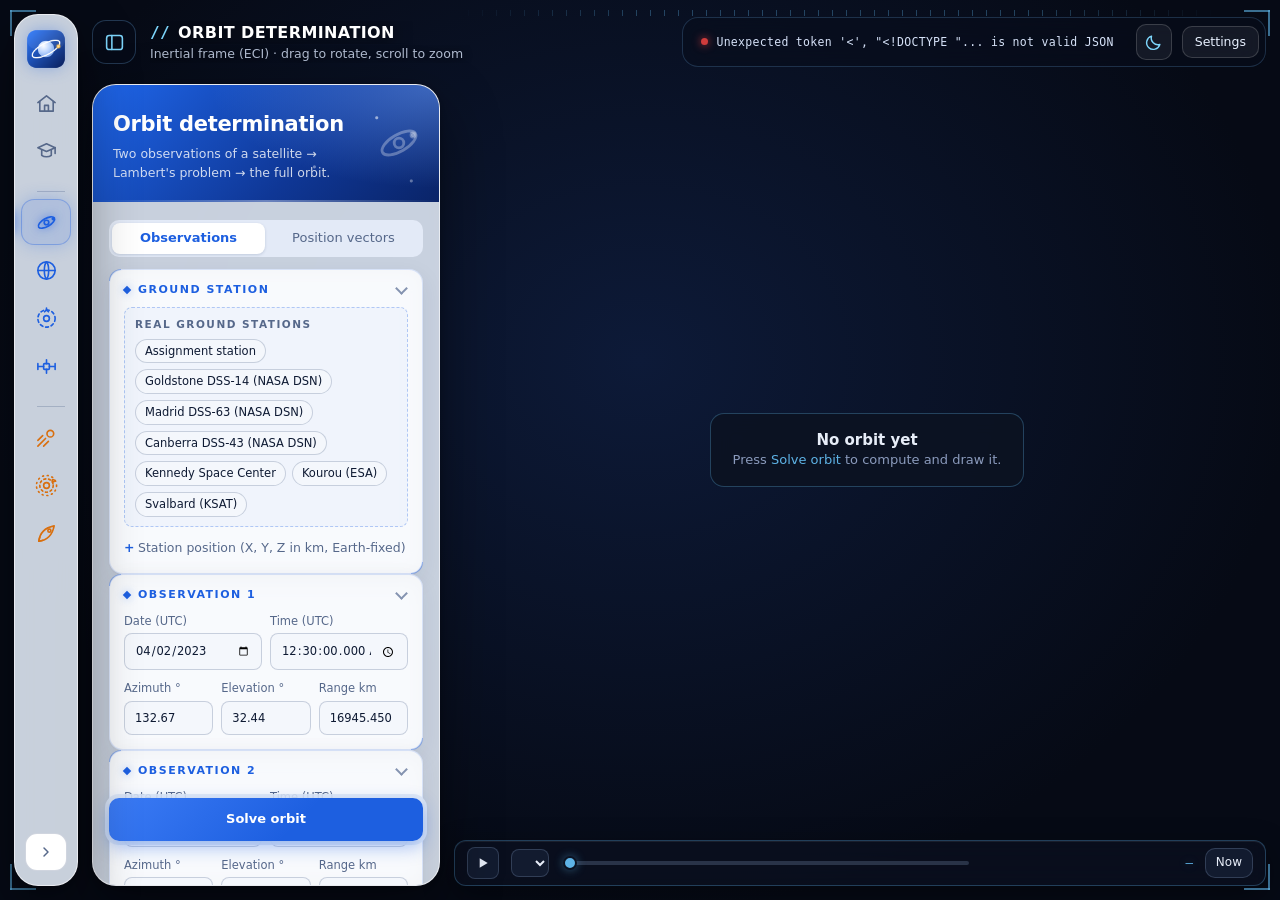
==== commit b3f6049e: "Cinematic redesign v2: scrolling story home page, full-screen 3D with floating glass panels, curtain" ====
--- a/web/index.html
+++ b/web/index.html
@@ -17,6 +17,7 @@
 </script>
 <link rel="stylesheet" href="css/studio.css">
 <link rel="stylesheet" href="css/futuristic.css">
+<link rel="stylesheet" href="css/cinema.css">
 </head>
 <body>
 <div id="app">
@@ -302,7 +303,10 @@
   <!-- ============ stage ============ -->
   <main class="stage">
     <header class="topbar">
-      <div>
+      <button class="panel-toggle" id="btn-panel" aria-label="Show or hide the controls panel" title="Show or hide the controls ( [ )" aria-pressed="true">
+        <svg viewBox="0 0 24 24"><rect x="3" y="4" width="18" height="16" rx="3"/><path d="M9 4v16"/></svg>
+      </button>
+      <div class="tb-title">
         <div class="title" id="view-title">Orbit determination</div>
         <div class="subtitle" id="view-sub">Inertial frame (ECI) · drag to rotate, scroll to zoom</div>
       </div>
@@ -453,29 +457,98 @@
 </div>
 
 <!-- report dialog -->
-<!-- ============ landing page ============ -->
+<!-- ============ landing page: a story you scroll through ============ -->
 <div id="landing" hidden>
-  <div class="ld-wrap">
-    <div class="ld-text">
-      <div class="ld-grid" aria-hidden="true"></div>
-      <div class="ld-bar">
-        <img class="ld-logo" src="icon.png" alt="">
-        <span class="ld-ok"><i></i>SYSTEM READY</span>
-        <span class="ld-ver">LAMBERT STUDIO // v1.0</span>
-        <span class="ld-clock" id="ld-clock">UTC --</span>
-        <button class="theme-toggle" data-theme-toggle aria-label="Switch between the bright and the dark theme" aria-pressed="false">
-          <svg class="i-sun" viewBox="0 0 24 24"><circle cx="12" cy="12" r="4"/><path d="M12 2v2.5M12 19.5V22M2 12h2.5M19.5 12H22M4.9 4.9l1.8 1.8M17.3 17.3l1.8 1.8M4.9 19.1l1.8-1.8M17.3 6.7l1.8-1.8"/></svg>
-          <svg class="i-moon" viewBox="0 0 24 24"><path d="M20 14.5A8.5 8.5 0 019.5 4a8.5 8.5 0 1010.5 10.5z"/></svg>
-        </button>
-      </div>
-      <div class="ld-kicker"><b>&gt;</b> <span id="ld-kicker" data-text="ORBIT DETERMINATION · MISSION DESIGN"></span><em></em></div>
-      <h1>Lambert <span>Studio</span></h1>
-      <p class="ld-lede">Two sightings of a satellite give you its whole orbit. Two planets and a date give you the trip, using real positions from NASA/JPL.</p>
-      <div class="ld-cta">
+  <div id="cv-landing" class="st-canvas"></div>
+  <div class="st-shade" aria-hidden="true"></div>
+  <div class="st-glow" id="st-glow" aria-hidden="true"></div>
+  <header class="st-nav">
+    <div class="st-brand"><img class="ld-logo" src="icon.png" alt=""><span>LAMBERT<b>STUDIO</b></span></div>
+    <nav class="st-dots" id="st-dots" aria-label="Sections"></nav>
+    <div class="st-right">
+      <span class="ld-ok"><i></i>SYSTEM READY</span>
+      <span class="ld-clock" id="ld-clock">UTC --</span>
+      <button class="theme-toggle" data-theme-toggle aria-label="Switch between the bright and the dark theme" aria-pressed="false">
+        <svg class="i-sun" viewBox="0 0 24 24"><circle cx="12" cy="12" r="4"/><path d="M12 2v2.5M12 19.5V22M2 12h2.5M19.5 12H22M4.9 4.9l1.8 1.8M17.3 17.3l1.8 1.8M4.9 19.1l1.8-1.8M17.3 6.7l1.8-1.8"/></svg>
+        <svg class="i-moon" viewBox="0 0 24 24"><path d="M20 14.5A8.5 8.5 0 019.5 4a8.5 8.5 0 1010.5 10.5z"/></svg>
+      </button>
+      <button class="st-enter" data-go="orbit">Enter the app<svg viewBox="0 0 24 24"><path d="M5 12h14M13 6l6 6-6 6"/></svg></button>
+    </div>
+  </header>
+  <div class="st-progress"><i id="st-bar"></i></div>
+
+  <section class="st-sec st-hero st-l" data-pose="0" style="--i:0">
+    <div class="st-col">
+      <div class="ld-kicker st-rv"><b>&gt;</b> <span id="ld-kicker" data-text="ORBIT DETERMINATION · MISSION DESIGN"></span><em></em></div>
+      <h1 class="st-giant"><span class="ln"><span>Lambert</span></span><span class="ln"><span>Studio</span></span></h1>
+      <p class="st-p st-lead st-rv">Two sightings of a satellite give you its whole orbit. Two planets and a date give you the trip, using real positions from NASA/JPL.</p>
+      <div class="st-cta st-rv">
         <button class="primary ld-start" id="ld-start">Start exploring<svg viewBox="0 0 24 24"><path d="M5 12h14M13 6l6 6-6 6"/></svg></button>
         <span class="ld-keys">or press <kbd>1</kbd>&ndash;<kbd>6</kbd></span>
       </div>
-      <div class="ld-modules">
+    </div>
+    <div class="ld-tele" id="ld-tele" aria-label="Live orbit readout">
+      <div class="ld-tt"><span>ORBITS ON SCREEN</span><span class="ld-live"><i></i>LIVE</span></div>
+      <div id="ld-tele-rows"></div>
+    </div>
+    <div class="st-scrollcue"><span>SCROLL</span><i></i></div>
+  </section>
+
+  <section class="st-sec st-r" data-pose="1" style="--i:1">
+    <div class="st-num" aria-hidden="true">01</div>
+    <div class="st-col">
+      <div class="st-tag st-rv"><i></i>01 / ORBIT DETERMINATION</div>
+      <h2 class="st-h"><span class="ln"><span>Two sightings.</span></span><span class="ln"><span>One orbit.</span></span></h2>
+      <p class="st-p st-rv">Give the app two observations of a satellite from a ground station. It solves Lambert's problem and recovers the whole orbit: size, shape, orientation and period.</p>
+      <ul class="st-facts"><li class="st-rv">Observations to position vectors</li><li class="st-rv">Classical orbital elements</li><li class="st-rv">How certain is the answer? (Monte Carlo)</li></ul>
+      <button class="st-link st-rv" data-go="orbit">Open orbit determination<svg viewBox="0 0 24 24"><path d="M5 12h14M13 6l6 6-6 6"/></svg></button>
+    </div>
+  </section>
+  <section class="st-sec st-l" data-pose="2" style="--i:2">
+    <div class="st-num" aria-hidden="true">02</div>
+    <div class="st-col">
+      <div class="st-tag st-rv"><i></i>02 / SATELLITES</div>
+      <h2 class="st-h"><span class="ln"><span>Real satellites,</span></span><span class="ln"><span>right now.</span></span></h2>
+      <p class="st-p st-rv">Live tracks of real satellites from CelesTrak, grouped by constellation and drawn where they are at the moment you choose. An offline copy keeps it working without internet.</p>
+      <ul class="st-facts"><li class="st-rv">Live CelesTrak data</li><li class="st-rv">Saved copy when offline</li><li class="st-rv">Ground track and sky view</li></ul>
+      <button class="st-link st-rv" data-go="near">Open satellites<svg viewBox="0 0 24 24"><path d="M5 12h14M13 6l6 6-6 6"/></svg></button>
+    </div>
+  </section>
+  <section class="st-sec st-l" data-pose="3" style="--i:3">
+    <div class="st-num" aria-hidden="true">03</div>
+    <div class="st-col">
+      <div class="st-tag st-rv"><i></i>03 / MISSION DESIGN</div>
+      <h2 class="st-h"><span class="ln"><span>Planet to planet,</span></span><span class="ln"><span>with flybys.</span></span></h2>
+      <p class="st-p st-rv">Pick two planets and a date. The app solves the transfer with real NASA/JPL positions, suggests gravity-assist routes, and plays the entire mission back in 3D.</p>
+      <ul class="st-facts"><li class="st-rv">Up to 4 gravity assists per route</li><li class="st-rv">Launch-window search</li><li class="st-rv">Full-screen mission playback</li></ul>
+      <button class="st-link st-rv" data-go="mission">Open mission design<svg viewBox="0 0 24 24"><path d="M5 12h14M13 6l6 6-6 6"/></svg></button>
+    </div>
+  </section>
+  <section class="st-sec st-r" data-pose="4" style="--i:4">
+    <div class="st-num" aria-hidden="true">04</div>
+    <div class="st-col">
+      <div class="st-tag st-rv"><i></i>04 / ASTEROIDS</div>
+      <h2 class="st-h"><span class="ln"><span>Close approaches,</span></span><span class="ln"><span>up close.</span></span></h2>
+      <p class="st-p st-rv">Upcoming near-Earth asteroid flybys from NASA/JPL, each with an animated close-up of the pass and the numbers that matter.</p>
+      <ul class="st-facts"><li class="st-rv">NASA/JPL SBDB and CNEOS</li><li class="st-rv">Miss distance and speed</li><li class="st-rv">Animated flyby close-up</li></ul>
+      <button class="st-link st-rv" data-go="flybys">Open asteroids<svg viewBox="0 0 24 24"><path d="M5 12h14M13 6l6 6-6 6"/></svg></button>
+    </div>
+  </section>
+  <section class="st-sec st-l" data-pose="5" style="--i:5">
+    <div class="st-num" aria-hidden="true">05</div>
+    <div class="st-col">
+      <div class="st-tag st-rv"><i></i>05 / SOLAR SYSTEM</div>
+      <h2 class="st-h"><span class="ln"><span>Every planet,</span></span><span class="ln"><span>where it really is.</span></span></h2>
+      <p class="st-p st-rv">Planets and the Moon at their true positions on any date, from the JPL DE440s ephemeris, with time controls to watch them move.</p>
+      <ul class="st-facts"><li class="st-rv">JPL DE440s ephemeris</li><li class="st-rv">8 planets and the Moon</li><li class="st-rv">Time controls up to years per second</li></ul>
+      <button class="st-link st-rv" data-go="solar">Open solar system<svg viewBox="0 0 24 24"><path d="M5 12h14M13 6l6 6-6 6"/></svg></button>
+    </div>
+  </section>
+  <section class="st-sec st-final" data-pose="6" style="--i:6">
+    <div class="st-col wide">
+      <div class="st-tag st-rv"><i></i>06 / BEGIN</div>
+      <h2 class="st-h"><span class="ln"><span>Where do you</span></span><span class="ln"><span>want to begin?</span></span></h2>
+      <div class="ld-modules st-rv">
         <button data-go="orbit"><i>01</i><b>Orbit determination</b><span>Two sightings &rarr; orbit</span></button>
         <button data-go="mission"><i>02</i><b>Mission design</b><span>Transfers and flybys</span></button>
         <button data-go="near"><i>03</i><b>Satellites</b><span>Live tracks, CelesTrak</span></button>
@@ -483,7 +556,7 @@
         <button data-go="solar"><i>05</i><b>Solar system</b><span>Real planet positions</span></button>
         <button data-go="learn"><i>06</i><b>Learn</b><span>Lessons and challenges</span></button>
       </div>
-      <div class="ld-readout">
+      <div class="ld-readout st-rv">
         <div class="ld-rh"><span>SYSTEM READOUT</span><span class="ld-live"><i></i>LIVE</span></div>
         <div class="ld-rcols">
           <div>
@@ -501,19 +574,12 @@
         </div>
         <i class="ld-scan"></i>
       </div>
-    </div>
-    <div class="ld-hero">
-      <div id="cv-landing"></div>
-      <div class="ld-reticle" aria-hidden="true"><i class="r1"></i><i class="r2"></i><i class="r3"></i><i class="hx"></i><i class="vx"></i></div>
-      <div class="ld-tele" id="ld-tele" aria-label="Live orbit readout">
-        <div class="ld-tt"><span>ORBITS ON SCREEN</span><span class="ld-live"><i></i>LIVE</span></div>
-        <div id="ld-tele-rows"></div>
-      </div>
-      <div class="ld-chip">Live 3D &middot; NASA Blue Marble</div>
-      <div class="ld-credit">Earth imagery: NASA Blue Marble &amp; Black Marble</div>
-    </div>
-  </div>
+      <p class="st-credit st-rv">Earth imagery: NASA Blue Marble &amp; Black Marble &middot; Moon: NASA LRO &middot; Positions: NASA/JPL DE440s</p>
+    </div>
+  </section>
 </div>
+
+<div id="curtain" aria-hidden="true"><i></i></div>
 
 <div class="modal" id="modal" hidden>
   <div class="dialog">
@@ -556,6 +622,7 @@
 <script src="js/suggest.js"></script>
 <script src="js/shell.js"></script>
 <script src="js/theme.js"></script>
+<script src="js/cinema.js"></script>
 <script src="js/app.js"></script>
 </body>
 </html>
--- a/web/css/cinema.css
+++ b/web/css/cinema.css
@@ -0,0 +1,266 @@
+/* =====================================================================
+   Cinematic layer (redesign v2). Loaded last.
+   - Inside the app the 3D window fills the whole screen; the sidebar, the
+     top bar and the controls panel float over it as glass.
+   - The start page is a story you scroll through, over one full-screen 3D scene.
+   `:root:not(#_)` is only there to out-rank the older rules of studio.css
+   and futuristic.css without editing them.
+   ===================================================================== */
+
+:root {
+  --st-accent: #7dd6fc;
+  --dock-bg: rgba(228, 236, 248, .88);
+  --dock-edge: rgba(255, 255, 255, .6);
+  --dock-shadow: 0 24px 60px rgba(0, 0, 0, .45), 0 2px 8px rgba(0, 0, 0, .25);
+}
+html[data-theme="dark"] {
+  --dock-bg: rgba(8, 14, 28, .72);
+  --dock-edge: rgba(120, 190, 255, .24);
+}
+
+/* ---------------- layout variables ---------------- */
+body {
+  --gap: 14px;
+  --rail-w: 64px;
+  --panel-w: 348px;
+  --panel-l: calc(var(--gap) * 2 + var(--rail-w));
+  --free-l: calc(var(--panel-l) + var(--panel-w) + var(--gap));    /* where the free 3D area starts */
+  transition: none;
+}
+body.rail-open { --rail-w: 224px; }
+body.panel-closed { --free-l: var(--panel-l); }
+
+/* ---------------- the stage is the whole screen ---------------- */
+:root:not(#_) #app { display: block; height: 100vh; }
+:root:not(#_) .stage { position: fixed; inset: 0; display: block; background: #03050b; background-image: none; }
+:root:not(#_) .viewport { position: absolute; inset: 0; margin: 0; border: 0; border-radius: 0; box-shadow: none; }
+.viewport::before { inset: 10px; }
+.viewport::after { left: var(--free-l); right: 60px; top: 10px; }
+
+/* ---------------- floating sidebar ---------------- */
+:root:not(#_) .rail { position: fixed; left: var(--gap); top: var(--gap); bottom: var(--gap); width: var(--rail-w);
+  z-index: 20; border: 1px solid var(--dock-edge); border-radius: 24px; background: var(--dock-bg);
+  backdrop-filter: blur(22px) saturate(1.5); -webkit-backdrop-filter: blur(22px) saturate(1.5);
+  box-shadow: var(--dock-shadow); transition: width .3s cubic-bezier(.2, .8, .2, 1); }
+.rail .nav::after { display: none; }
+
+/* ---------------- floating controls panel ---------------- */
+:root:not(#_) .panel { position: fixed; left: var(--panel-l); top: 84px; bottom: var(--gap); width: var(--panel-w); z-index: 15;
+  border: 1px solid var(--dock-edge); border-radius: 24px; background: var(--dock-bg); background-image: none;
+  backdrop-filter: blur(24px) saturate(1.5); -webkit-backdrop-filter: blur(24px) saturate(1.5); box-shadow: var(--dock-shadow);
+  transition: left .3s cubic-bezier(.2, .8, .2, 1), transform .5s cubic-bezier(.2, .8, .2, 1), opacity .35s; }
+body.panel-closed .panel { transform: translateX(calc(-100% - 60px)); opacity: 0; pointer-events: none; }
+.ctl-head { border-radius: 0; }
+.panel .ctl { padding-bottom: 8px; }
+
+/* ---------------- floating top bar ---------------- */
+:root:not(#_) .topbar { position: fixed; top: var(--gap); left: var(--panel-l); right: var(--gap); height: 56px; z-index: 12;
+  padding: 0; display: flex; align-items: center; justify-content: flex-start; gap: 14px; background: none; border: 0;
+  pointer-events: none; transition: left .3s cubic-bezier(.2, .8, .2, 1); }
+.topbar > * { pointer-events: auto; }
+.tb-title { flex: 1; min-width: 0; padding: 4px 0; }
+.topbar .title { color: #fff; text-shadow: 0 2px 18px rgba(0, 0, 0, .8); white-space: nowrap; overflow: hidden; text-overflow: ellipsis; }
+.topbar .subtitle { color: rgba(214, 226, 248, .82); text-shadow: 0 1px 10px rgba(0, 0, 0, .9); white-space: nowrap; overflow: hidden; text-overflow: ellipsis; }
+.topbar .title::before { color: var(--st-accent); }
+.top-right { flex: none; padding: 6px; border-radius: 16px; background: rgba(8, 14, 28, .55); border: 1px solid rgba(120, 190, 255, .2);
+  backdrop-filter: blur(16px); -webkit-backdrop-filter: blur(16px); }
+.top-right .status { background: transparent; border-color: transparent; box-shadow: none; color: #d6e2f8; }
+.top-right .theme-toggle, .top-right #btn-settings { background: rgba(255, 255, 255, .06); border-color: rgba(255, 255, 255, .16); color: #e8f1ff; }
+.top-right .theme-toggle { color: var(--st-accent); }
+.top-right .fps { color: #d6e2f8; }
+.panel-toggle { flex: none; width: 44px; height: 44px; border-radius: 14px; cursor: pointer; display: grid; place-items: center;
+  background: rgba(8, 14, 28, .55); border: 1px solid rgba(120, 190, 255, .25); color: var(--st-accent);
+  backdrop-filter: blur(16px); -webkit-backdrop-filter: blur(16px); transition: box-shadow .2s, border-color .2s, transform .2s; }
+.panel-toggle:hover { border-color: var(--st-accent); box-shadow: 0 0 18px -2px rgba(56, 214, 255, .5); }
+.panel-toggle svg { width: 21px; height: 21px; fill: none; stroke: currentColor; stroke-width: 1.8; stroke-linecap: round; stroke-linejoin: round; }
+.panel-toggle[aria-pressed="false"] svg path { opacity: .25; }
+
+/* ---------------- things inside the 3D window avoid the docks ---------------- */
+:root:not(#_) .hud { top: 84px; }
+:root:not(#_) .hud.right { right: var(--gap); }
+:root:not(#_) .hud.wide { max-height: calc(100% - 110px); }
+:root:not(#_) .camtools { top: 84px; left: var(--free-l); max-width: calc(100% - var(--free-l) - 340px); transition: left .3s; }
+:root:not(#_) .legend { left: var(--free-l); bottom: 84px; }
+:root:not(#_) .timebar { left: var(--free-l); right: var(--gap); bottom: var(--gap); transition: left .3s; }
+:root:not(#_) .phase { left: var(--free-l); top: 84px; max-width: calc(100% - var(--free-l) - 340px); }
+:root:not(#_) .mc-panel { left: var(--free-l); bottom: 84px; width: min(820px, calc(100% - var(--free-l) - 340px)); }
+:root:not(#_) .charts { inset: 84px 14px 82px var(--free-l); padding: 0; }
+:root:not(#_) .split { inset: 84px 14px 82px var(--free-l); padding: 0; }
+:root:not(#_) .learn-page { inset: 76px 0 0 var(--free-l); }
+:root:not(#_) .empty { left: var(--free-l); }
+.player .camtools { left: 20px; }
+.charts, .split, .learn-page, .empty, .camtools, .legend, .timebar { transition: left .3s cubic-bezier(.2, .8, .2, 1); }
+
+/* dark theme: panel parts that studio.css paints for the bright one */
+html[data-theme="dark"] .panel .ctl > button.primary { box-shadow: 0 6px 22px rgba(56, 214, 255, .35), 0 0 0 4px rgba(8, 14, 28, .9); }
+
+/* ---------------- curtain between views ---------------- */
+#curtain { position: fixed; inset: 0; z-index: 100; pointer-events: none; visibility: hidden; }
+#curtain.on { visibility: visible; }
+#curtain::before { content: ""; position: absolute; inset: 0; background: #03050b; transform: translateY(101%);
+  transition: transform .38s cubic-bezier(.7, 0, .2, 1); }
+#curtain.on::before { transform: none; }
+#curtain.on.off::before { transform: translateY(-101%); transition-duration: .42s; }
+#curtain i { position: absolute; left: 0; right: 0; top: 50%; height: 2px; background: var(--st-accent); box-shadow: 0 0 24px var(--st-accent);
+  transform: scaleX(0); opacity: 0; transition: transform .45s cubic-bezier(.2, .8, .2, 1) .1s, opacity .2s; }
+#curtain.on.big i { transform: scaleX(1); opacity: 1; }
+#curtain.on.off i { opacity: 0; transition: opacity .15s; }
+/* moving between two tabs: a quick dark fade instead of a full wipe */
+#curtain.on:not(.big)::before { transform: none; opacity: 0; background: rgba(3, 5, 11, .92); transition: opacity .17s; }
+#curtain.on:not(.big)::before { opacity: 1; }
+#curtain.on.off:not(.big)::before { opacity: 0; transform: none; transition-duration: .3s; }
+
+/* =====================================================================
+   Start page: the scrolling story
+   ===================================================================== */
+:root:not(#_) #landing { position: fixed; inset: 0; z-index: 40; overflow-x: hidden; overflow-y: auto; color: #eef4ff;
+  background: #03050b; scroll-snap-type: y proximity; scrollbar-width: none; }
+#landing::-webkit-scrollbar { display: none; }
+:root:not(#_) #cv-landing, .st-canvas { position: fixed; inset: 0; z-index: 0; }
+.st-canvas canvas { display: block; outline: none; pointer-events: none; }
+.st-canvas .camtools { display: none; }
+.st-shade { position: fixed; inset: 0; z-index: 1; pointer-events: none;
+  background: radial-gradient(120% 100% at 50% 50%, transparent 45%, rgba(2, 4, 10, .7) 100%); }
+.st-glow { position: fixed; left: 0; top: 0; width: 460px; height: 460px; margin: -230px 0 0 -230px; z-index: 1; pointer-events: none;
+  background: radial-gradient(circle, rgba(56, 214, 255, .13), transparent 62%); transition: transform .14s ease-out; will-change: transform; }
+
+/* top navigation */
+.st-nav { position: fixed; top: 0; left: 0; right: 0; z-index: 10; display: flex; align-items: center; justify-content: space-between;
+  padding: 20px 3vw 34px; pointer-events: none; background: linear-gradient(180deg, rgba(3, 6, 14, .75), transparent); }
+.st-nav > * { pointer-events: auto; }
+.st-brand { display: flex; align-items: center; gap: 12px; font: 600 12.5px var(--display); letter-spacing: .34em; color: #fff; }
+.st-brand b { font-weight: 300; margin-left: .5em; color: var(--st-accent); }
+.st-brand .ld-logo { width: 28px; height: 28px; margin: 0; filter: drop-shadow(0 0 10px rgba(56, 214, 255, .5)); }
+.st-right { display: flex; align-items: center; gap: 18px; }
+.st-right .ld-ok { color: #6ee7b0; font: 600 10.5px/1 var(--mono); letter-spacing: .16em; }
+.st-right .ld-clock { color: rgba(225, 235, 252, .85); font: 600 11px/1 var(--mono); letter-spacing: .08em; }
+.st-right .theme-toggle { width: 34px; height: 34px; background: rgba(255, 255, 255, .06); border-color: rgba(255, 255, 255, .2); color: var(--st-accent); }
+.st-enter { display: inline-flex; align-items: center; gap: 10px; cursor: pointer; color: #fff; padding: 10px 20px; border-radius: 999px;
+  border: 1px solid rgba(255, 255, 255, .35); background: rgba(255, 255, 255, .06); backdrop-filter: blur(10px);
+  font: 600 11.5px var(--display); letter-spacing: .16em; text-transform: uppercase; transition: background .25s, color .25s, box-shadow .25s; }
+.st-enter svg, .st-link svg { width: 15px; height: 15px; fill: none; stroke: currentColor; stroke-width: 2.2; stroke-linecap: round; stroke-linejoin: round;
+  transition: transform .25s; }
+.st-enter:hover { background: #fff; color: #05080f; box-shadow: 0 0 30px rgba(125, 214, 252, .45); }
+.st-enter:hover svg, .st-link:hover svg { transform: translateX(4px); }
+.st-dots { position: fixed; right: 22px; top: 50%; transform: translateY(-50%); display: flex; flex-direction: column; gap: 4px; }
+.st-dots button { width: 22px; height: 22px; display: grid; place-items: center; background: none; border: 0; cursor: pointer; padding: 0; }
+.st-dots i { width: 6px; height: 6px; border-radius: 50%; background: rgba(255, 255, 255, .35); transition: all .3s; }
+.st-dots button:hover i { background: #fff; }
+.st-dots button.on i { width: 10px; height: 10px; background: var(--st-accent); box-shadow: 0 0 14px var(--st-accent); }
+.st-progress { position: fixed; top: 0; left: 0; right: 0; height: 2px; z-index: 11; pointer-events: none; }
+.st-progress i { display: block; height: 100%; transform-origin: left; transform: scaleX(0);
+  background: linear-gradient(90deg, #38d6ff, #8b7bff); box-shadow: 0 0 12px #38d6ff; }
+
+/* sections */
+.st-sec { position: relative; z-index: 2; min-height: 100vh; display: flex; align-items: center; padding: 90px 9vw 70px; overflow: hidden;
+  scroll-snap-align: start; }
+.st-sec::before { content: ""; position: absolute; inset: 0; z-index: 0; pointer-events: none; }
+.st-l::before { background: linear-gradient(90deg, rgba(3, 6, 14, .82) 0%, rgba(3, 6, 14, .45) 42%, transparent 68%); }
+.st-r::before { background: linear-gradient(270deg, rgba(3, 6, 14, .82) 0%, rgba(3, 6, 14, .45) 42%, transparent 68%); }
+.st-final::before { background: radial-gradient(90% 90% at 50% 50%, rgba(3, 6, 14, .78), rgba(3, 6, 14, .5)); }
+.st-r { justify-content: flex-end; }
+.st-final { justify-content: center; }
+.st-col { position: relative; z-index: 2; display: grid; gap: 22px; max-width: 560px; width: 100%; justify-items: start; }
+.st-col.wide { max-width: 1040px; }
+.st-num { position: absolute; z-index: 1; top: 50%; font: 700 min(40vw, 62vh)/1 var(--display); color: transparent; pointer-events: none;
+  -webkit-text-stroke: 1px rgba(125, 214, 252, .13); letter-spacing: -.05em;
+  transform: translateY(calc(-50% + (var(--sf, 0) - var(--i)) * -140px)); }
+.st-l .st-num { left: 3vw; }
+.st-r .st-num { right: 3vw; }
+
+.st-giant { margin: 0; font: 300 clamp(60px, 11.5vw, 200px)/.88 var(--display); letter-spacing: -.045em; text-transform: uppercase; color: #fff; }
+.st-giant .ln:nth-child(2) > span { font-weight: 700; background: linear-gradient(100deg, #7dd6fc 0%, #b8a8ff 55%, #7dd6fc 100%);
+  -webkit-background-clip: text; background-clip: text; color: transparent; background-size: 200% 100%; animation: ls-shine 9s linear infinite; }
+.st-h { margin: 0; font: 300 clamp(38px, 5.4vw, 88px)/1 var(--display); letter-spacing: -.035em; color: #fff; }
+.st-h .ln:nth-child(2) > span { font-weight: 650; color: var(--st-accent); }
+.ln { display: block; overflow: hidden; padding: .04em 0 .12em; margin-bottom: -.1em; }
+.ln > span { display: block; transform: translateY(112%); transition: transform 1.15s cubic-bezier(.16, 1, .3, 1) var(--d, 0s); }
+.in .ln > span { transform: none; }
+
+.st-tag { display: flex; align-items: center; gap: 14px; font: 600 11px var(--mono); letter-spacing: .3em; color: var(--st-accent); }
+.st-tag i { width: 44px; height: 1px; background: currentColor; transform-origin: left; transform: scaleX(0); transition: transform 1s cubic-bezier(.16, 1, .3, 1) .2s; }
+.in .st-tag i { transform: scaleX(1); }
+.st-p { margin: 0; max-width: 46ch; font-size: clamp(15px, 1.2vw, 18.5px); line-height: 1.7; color: rgba(225, 235, 252, .8); }
+.st-lead { font-size: clamp(16px, 1.3vw, 20px); }
+.st-facts { list-style: none; margin: 4px 0 0; padding: 0; display: grid; gap: 11px; }
+.st-facts li { position: relative; padding-left: 26px; font: 500 12.5px var(--mono); letter-spacing: .05em; color: rgba(235, 242, 255, .92); }
+.st-facts li::before { content: ""; position: absolute; left: 0; top: .62em; width: 14px; height: 1px; background: var(--st-accent); }
+.st-link { display: inline-flex; align-items: center; gap: 14px; margin-top: 10px; padding: 14px 0; background: none; border: 0; cursor: pointer;
+  color: #fff; font: 600 13px var(--display); letter-spacing: .18em; text-transform: uppercase; position: relative; }
+.st-link::after { content: ""; position: absolute; left: 0; right: 0; bottom: 0; height: 1px; background: rgba(255, 255, 255, .3); }
+.st-link::before { content: ""; position: absolute; left: 0; right: 0; bottom: 0; height: 1px; background: var(--st-accent); box-shadow: 0 0 10px var(--st-accent);
+  transform: scaleX(0); transform-origin: left; transition: transform .45s cubic-bezier(.2, .8, .2, 1); z-index: 1; }
+.st-link:hover::before { transform: scaleX(1); }
+.st-cta { display: flex; align-items: center; gap: 20px; flex-wrap: wrap; }
+.st-cta .ld-start { display: inline-flex; align-items: center; gap: 10px; padding: 16px 30px; border-radius: 999px; font: 600 13px var(--display); letter-spacing: .16em; text-transform: uppercase;
+  color: #04121c; background: linear-gradient(135deg, #b5ecff, #38d6ff); box-shadow: 0 10px 40px rgba(56, 214, 255, .4); }
+.st-cta .ld-start svg { width: 16px; height: 16px; margin: 0; fill: none; stroke: currentColor; stroke-width: 2.4; stroke-linecap: round; stroke-linejoin: round; transition: transform .25s; }
+.st-cta .ld-start:hover svg { transform: translateX(4px); }
+
+/* scroll-triggered reveal of everything marked .st-rv */
+.st-rv { opacity: 0; transform: translateY(36px); filter: blur(6px);
+  transition: opacity .9s ease var(--d, 0s), transform 1.1s cubic-bezier(.16, 1, .3, 1) var(--d, 0s), filter .9s ease var(--d, 0s); }
+.in .st-rv { opacity: 1; transform: none; filter: none; }
+
+/* hero extras */
+.st-hero .ld-kicker { color: var(--st-accent); margin: 0; }
+.st-hero .ld-kicker b { color: rgba(225, 235, 252, .5); }
+.st-hero .ld-kicker em { background: var(--st-accent); }
+.st-hero .ld-keys { color: rgba(225, 235, 252, .55); }
+.st-hero .ld-keys kbd { background: rgba(255, 255, 255, .08); border-color: rgba(255, 255, 255, .25); color: #fff; }
+.st-hero .ld-tele { left: auto; right: 4vw; bottom: 36px; }
+.st-scrollcue { position: absolute; left: 9vw; bottom: 34px; z-index: 2; display: flex; align-items: center; gap: 14px;
+  font: 600 10px var(--mono); letter-spacing: .32em; color: rgba(225, 235, 252, .6); }
+.st-scrollcue i { width: 56px; height: 1px; background: linear-gradient(90deg, var(--st-accent), transparent); transform-origin: left; animation: st-cue 2.4s ease-in-out infinite; }
+@keyframes st-cue { 0%, 100% { transform: scaleX(.25); } 50% { transform: scaleX(1); } }
+
+/* last section: choose where to begin */
+.st-final .st-h { font-size: clamp(36px, 5vw, 80px); }
+#landing .ld-modules { width: 100%; gap: 14px; margin-top: 6px; }
+#landing .ld-modules button { padding: 18px 18px 17px; border-radius: 16px; color: #fff; background-color: rgba(10, 16, 32, .55);
+  border: 1px solid rgba(255, 255, 255, .14); backdrop-filter: blur(16px); -webkit-backdrop-filter: blur(16px); }
+#landing .ld-modules i { color: var(--st-accent); }
+#landing .ld-modules b { font: 600 16px var(--display); letter-spacing: .02em; }
+#landing .ld-modules span { color: rgba(225, 235, 252, .65); font-size: 12.5px; }
+#landing .ld-modules button:hover, #landing .ld-modules button:focus-visible { border-color: var(--st-accent); background-color: rgba(14, 26, 50, .75);
+  box-shadow: 0 0 0 1px var(--st-accent), 0 18px 44px rgba(56, 214, 255, .22); }
+#landing .ld-modules button::before, #landing .ld-modules button::after { border-color: var(--st-accent); }
+#landing .ld-readout { width: 100%; background: rgba(10, 16, 32, .55); border-color: rgba(255, 255, 255, .14); box-shadow: none; color: #e6eefb;
+  backdrop-filter: blur(16px); -webkit-backdrop-filter: blur(16px); }
+#landing .ld-rh { color: rgba(225, 235, 252, .5); border-color: rgba(255, 255, 255, .18); }
+#landing .ld-live, #landing .ld-rt { color: var(--st-accent); }
+#landing .ld-row { color: rgba(225, 235, 252, .8); border-color: rgba(255, 255, 255, .1); }
+#landing .ld-row b { color: #fff; }
+#landing .ld-row b.ok { color: #6ee7b0; }
+#landing .ld-row b.warn { color: #ffb86b; }
+#landing .ld-scan { background: linear-gradient(180deg, transparent, rgba(56, 214, 255, .12), transparent); }
+.st-credit { margin: 6px 0 0; font: 500 11px var(--mono); letter-spacing: .06em; color: rgba(225, 235, 252, .45); }
+
+/* effects off / reduced motion: everything is simply there */
+body.no-fx .st-rv, body.no-fx .ln > span, body.no-fx .st-tag i { opacity: 1; transform: none; filter: none; transition: none; }
+body.no-fx .st-glow, body.no-fx .st-scrollcue i { display: none; }
+body.no-fx #curtain { display: none; }
+:root:not(#_) body.no-fx #landing { scroll-snap-type: none; }
+@media (prefers-reduced-motion: reduce) {
+  .st-rv, .ln > span, .st-tag i { opacity: 1; transform: none; filter: none; transition: none; }
+}
+
+/* narrow windows */
+@media (max-width: 980px) {
+  .st-sec { padding: 90px 7vw 60px; }
+  .st-r, .st-l { justify-content: flex-start; }
+  .st-l::before, .st-r::before { background: rgba(3, 6, 14, .6); }
+  .st-right .ld-ok, .st-right .ld-clock, .st-dots { display: none; }
+  .st-hero .ld-tele { display: none; }
+  #landing .ld-modules { grid-template-columns: repeat(2, minmax(0, 1fr)); }
+}
+@media (max-width: 1100px) {
+  body { --panel-w: 320px; }
+}
+
+/* if WebGL is unavailable the start page is still a readable page */
+#landing.no3d .st-rv, #landing.no3d .ln > span, #landing.no3d .st-tag i { opacity: 1; transform: none; filter: none; transition: none; }
+#landing.no3d { background: radial-gradient(90% 70% at 70% 30%, #0b1a3a 0%, #03050b 70%); }
+
+/* single-chart views keep room for the info boxes on the right */
+:root:not(#_) .charts.single { padding-right: 350px; }
